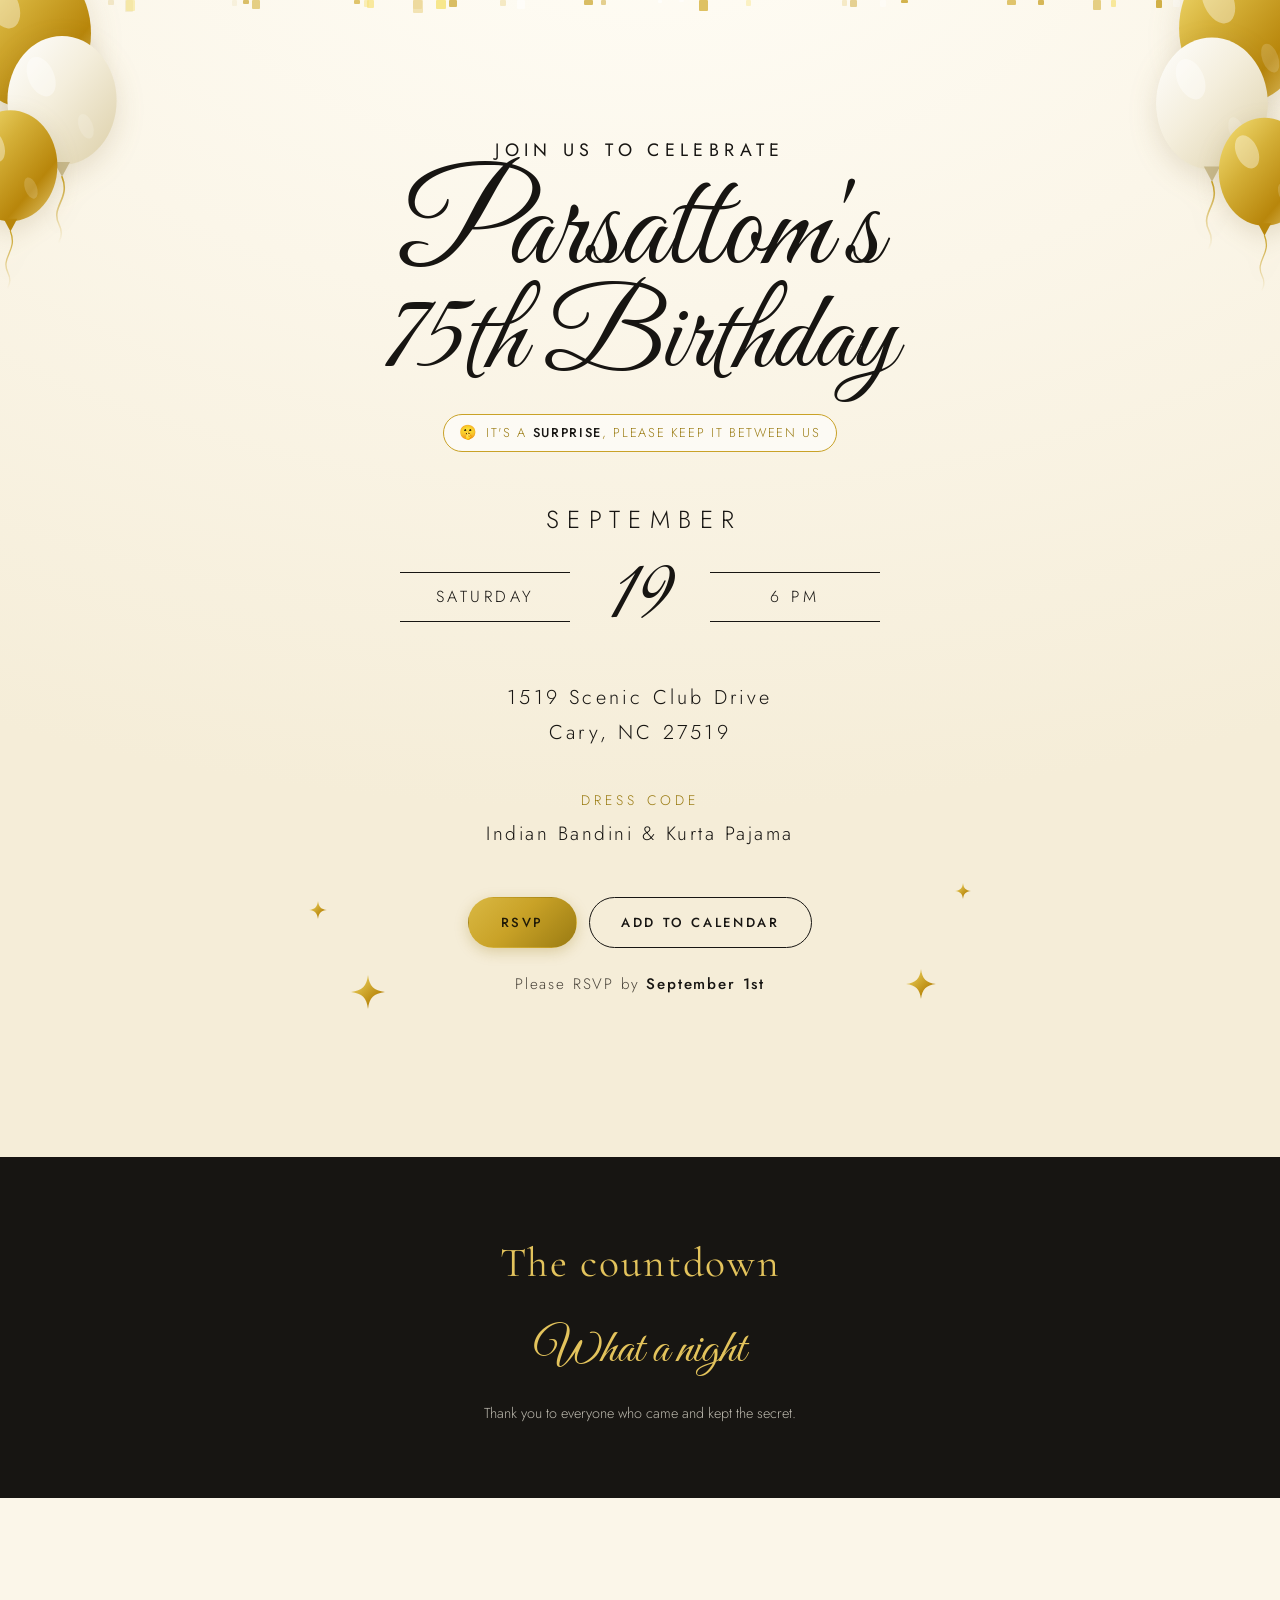
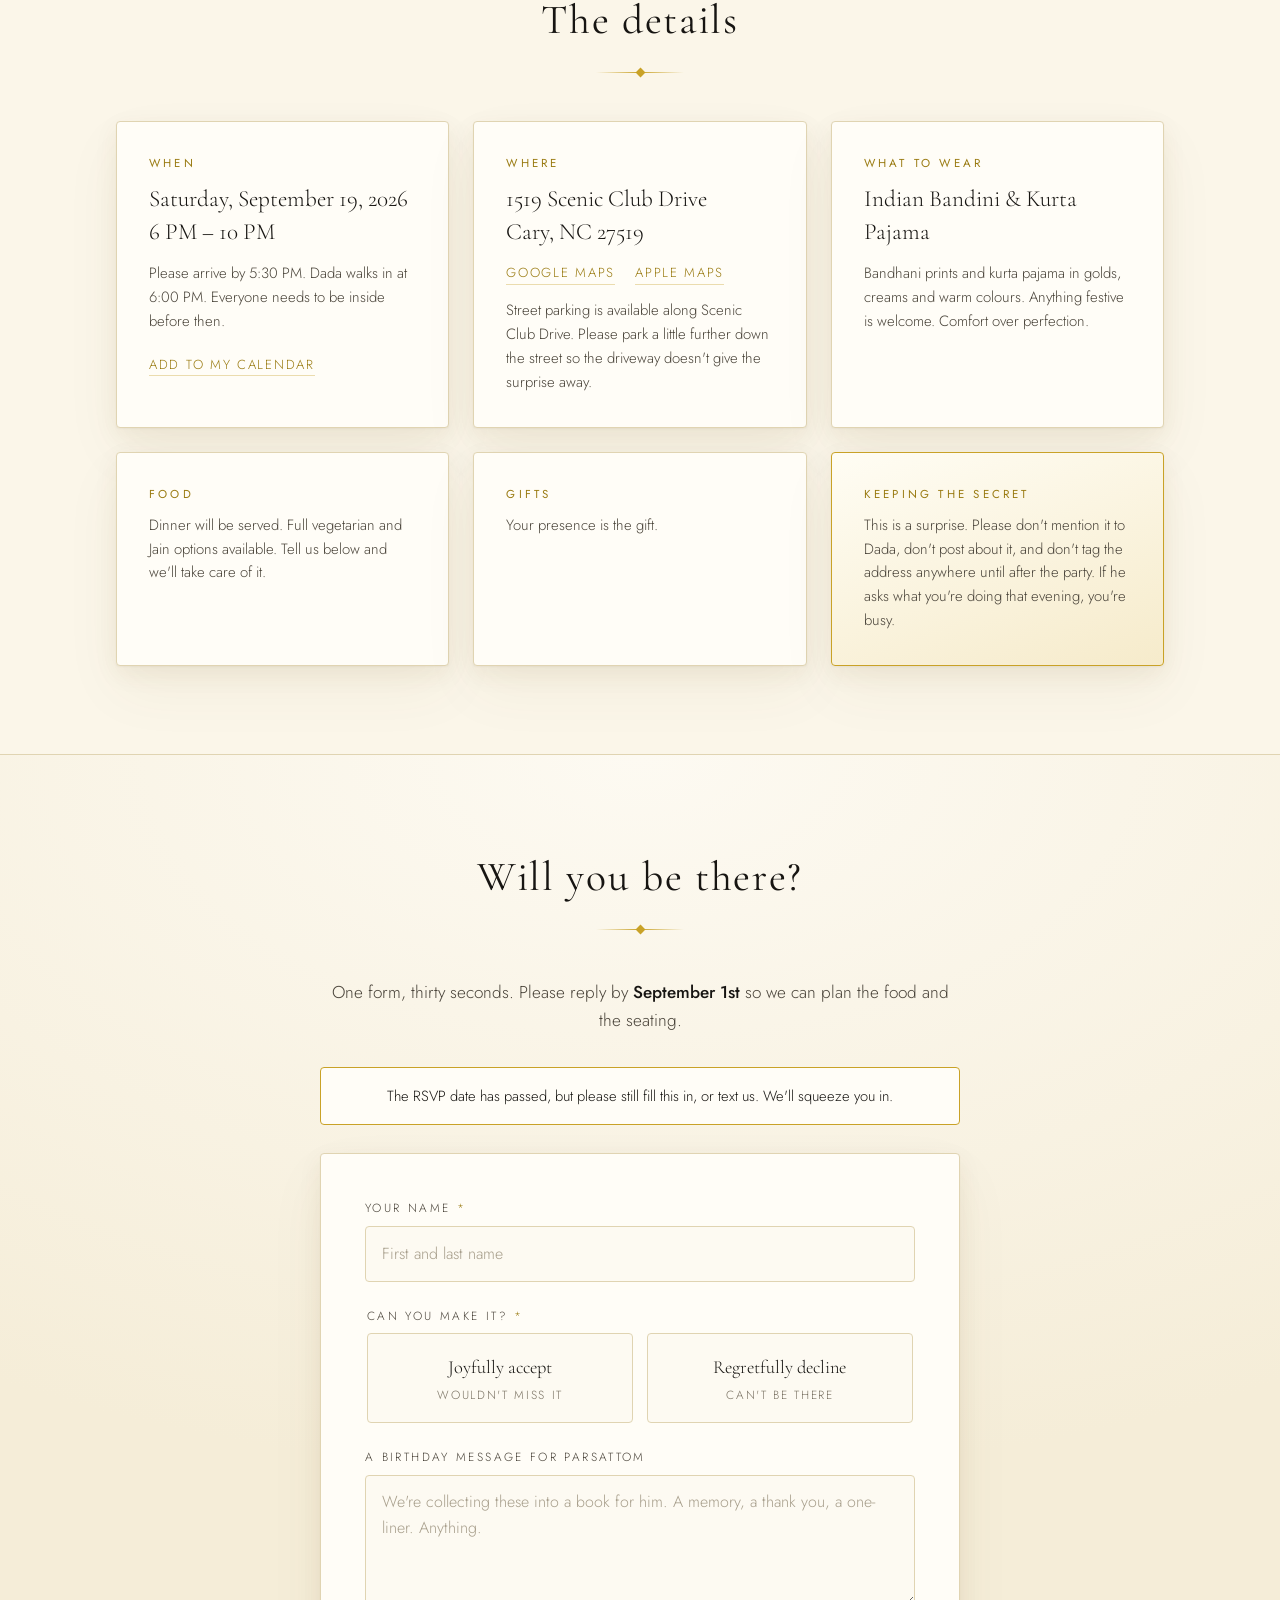
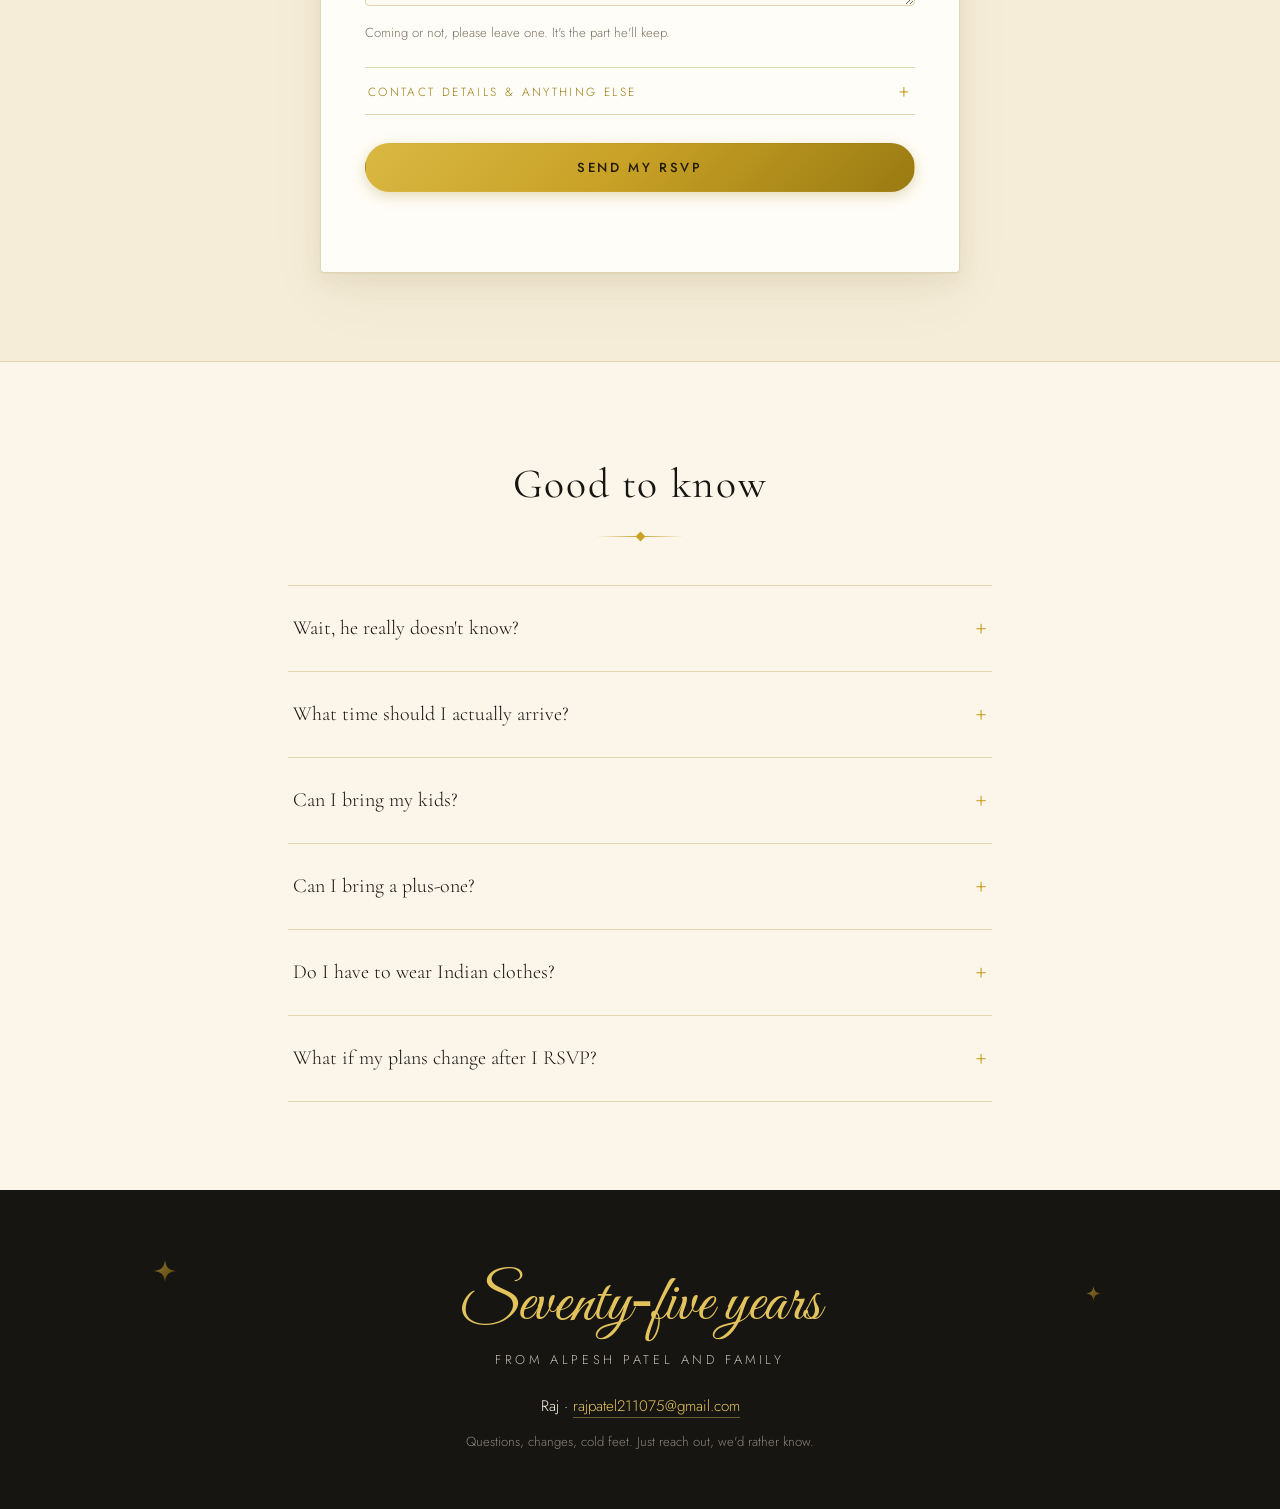
==== index.html @ 20b0d8f2 "Wire up RSVP backend, simplify headcount, tighten copy - Point rsvp mode at the deployed Apps Script" ====
<!DOCTYPE html>
<html lang="en">
<head>
<meta charset="utf-8">
<meta name="viewport" content="width=device-width, initial-scale=1, viewport-fit=cover">
<title>You're Invited</title>

<meta name="description" content="An evening in Cary. Please RSVP by September 1st.">
<meta name="robots" content="noindex, nofollow">
<meta name="theme-color" content="#FBF6E9">
<meta property="og:type" content="website">
<meta property="og:url" content="https://rajp-17.github.io/EVITE/">
<meta property="og:title" id="ogTitle" content="You're Invited: Saturday, September 19">
<meta property="og:description" id="ogDesc" content="An evening in Cary. Please RSVP by September 1st.">
<meta name="twitter:card" content="summary">

<link rel="icon" href="data:image/svg+xml,%3Csvg xmlns='http://www.w3.org/2000/svg' viewBox='0 0 100 100'%3E%3Ctext y='.9em' font-size='90'%3E%F0%9F%8E%89%3C/text%3E%3C/svg%3E">

<link rel="stylesheet" href="assets/css/fonts.css">

<link rel="stylesheet" href="assets/css/styles.css">
</head>

<body>

<!-- ===== shared SVG defs: balloons, stars, confetti ===================== -->
<svg class="svg-defs" aria-hidden="true" focusable="false">
  <defs>
    <linearGradient id="gGold" x1="0" y1="0" x2="1" y2="1">
      <stop offset="0%"  stop-color="#F6E27A"/>
      <stop offset="38%" stop-color="#D4AF37"/>
      <stop offset="72%" stop-color="#B8860B"/>
      <stop offset="100%" stop-color="#E8CE7B"/>
    </linearGradient>
    <linearGradient id="gPearl" x1="0" y1="0" x2="1" y2="1">
      <stop offset="0%"  stop-color="#FFFFFF"/>
      <stop offset="45%" stop-color="#F4EEDC"/>
      <stop offset="100%" stop-color="#DCCFA8"/>
    </linearGradient>
    <linearGradient id="gString" x1="0" y1="0" x2="0" y2="1">
      <stop offset="0%" stop-color="#C9A227"/>
      <stop offset="100%" stop-color="#C9A227" stop-opacity="0"/>
    </linearGradient>

    <symbol id="balloon" viewBox="0 0 130 210">
      <ellipse cx="62" cy="66" rx="55" ry="65" fill="var(--balloon-fill, url(#gGold))"/>
      <ellipse cx="41" cy="42" rx="13" ry="21" fill="#fff" opacity=".38"
               transform="rotate(-24 41 42)"/>
      <ellipse cx="86" cy="92" rx="7" ry="13" fill="#fff" opacity=".16"
               transform="rotate(-20 86 92)"/>
      <path d="M54 128 h16 l-8 15 z" fill="var(--balloon-knot, #B8860B)"/>
      <path d="M62 143 c9 22 -12 30 -3 48 c7 14 -4 19 1 19"
            fill="none" stroke="url(#gString)" stroke-width="1.6" stroke-linecap="round"/>
    </symbol>

    <symbol id="star4" viewBox="0 0 100 100">
      <path d="M50 0 C54 33 67 46 100 50 C67 54 54 67 50 100 C46 67 33 54 0 50 C33 46 46 33 50 0 Z"
            fill="url(#gGold)"/>
    </symbol>
  </defs>
</svg>

<a class="skip-link" href="#rsvp">Skip to the RSVP form</a>

<!-- ===== setup warning (only while rsvp.mode is "demo") ================= -->
<div class="setup-banner" id="setupBanner" hidden role="status">
  <strong>Not live yet.</strong>
  <span>RSVPs are only being saved to this browser. Open
  <code>assets/js/config.js</code> and set up a backend before you send this
  link out. See <code>README.md</code>.</span>
</div>


<!-- ================================================================== -->
<!-- HERO / THE INVITATION                                              -->
<!-- ================================================================== -->
<header class="hero">
  <div class="confetti" aria-hidden="true"></div>

  <div class="balloons balloons--left" aria-hidden="true">
    <svg class="b b1"><use href="#balloon"/></svg>
    <svg class="b b2 pearl"><use href="#balloon"/></svg>
    <svg class="b b3"><use href="#balloon"/></svg>
  </div>
  <div class="balloons balloons--right" aria-hidden="true">
    <svg class="b b4"><use href="#balloon"/></svg>
    <svg class="b b5 pearl"><use href="#balloon"/></svg>
    <svg class="b b6"><use href="#balloon"/></svg>
  </div>

  <div class="invite">

    <p class="eyebrow" id="heroEyebrow">Join us to celebrate</p>

    <h1 class="honoree">
      <span class="script" id="heroName">Parsattom's</span>
      <span class="script" id="heroOccasion">75th Birthday</span>
    </h1>

    <p class="surprise-tag" id="surpriseTag" hidden>
      <span class="shh" aria-hidden="true">🤫</span>
      <span>It's a <strong>surprise</strong>, please keep it between us</span>
    </p>

    <div class="datebar">
      <div class="datebar__month" id="heroMonth">September</div>
      <div class="datebar__row">
        <div class="datebar__side"><span id="heroWeekday">Saturday</span></div>
        <div class="datebar__day script" id="heroDay">19</div>
        <div class="datebar__side"><span id="heroTime">6 PM</span></div>
      </div>
    </div>

    <address class="venue">
      <span id="heroVenue" hidden></span>
      <span id="heroAddr1">1519 Scenic Club Drive</span>
      <span id="heroAddr2">Cary, NC 27519</span>
    </address>

    <p class="dresscode">
      <span class="dresscode__label">Dress Code</span>
      <span id="heroDress">Indian Bandini &amp; Kurta Pajama</span>
    </p>

    <div class="hero-cta">
      <a class="btn btn--primary" href="#rsvp">RSVP</a>
      <button class="btn btn--ghost" type="button" id="btnCalendarTop">Add to calendar</button>
    </div>

    <p class="rsvp-by">Please RSVP by <strong id="heroDeadline">September 1st</strong></p>

    <div class="stars" aria-hidden="true">
      <svg class="s s1"><use href="#star4"/></svg>
      <svg class="s s2"><use href="#star4"/></svg>
      <svg class="s s3"><use href="#star4"/></svg>
      <svg class="s s4"><use href="#star4"/></svg>
    </div>
  </div>

  <noscript>
    <div class="noscript">
      <p><strong>Please turn on JavaScript</strong> to RSVP here, or just reply
      to the message you got this link in and we'll add you to the list.</p>
    </div>
  </noscript>
</header>


<!-- ================================================================== -->
<!-- COUNTDOWN                                                          -->
<!-- ================================================================== -->
<section class="countdown-wrap" aria-labelledby="cdTitle">
  <h2 class="section-title" id="cdTitle">The countdown</h2>
  <div class="countdown" id="countdown" role="timer" aria-live="off">
    <div class="cd"><span class="cd__n" id="cdD">—</span><span class="cd__l">days</span></div>
    <div class="cd"><span class="cd__n" id="cdH">—</span><span class="cd__l">hours</span></div>
    <div class="cd"><span class="cd__n" id="cdM">—</span><span class="cd__l">minutes</span></div>
    <div class="cd"><span class="cd__n" id="cdS">—</span><span class="cd__l">seconds</span></div>
  </div>
  <p class="countdown__note" id="countdownNote"></p>
</section>


<!-- ================================================================== -->
<!-- DETAILS                                                            -->
<!-- ================================================================== -->
<section class="details" aria-labelledby="detailsTitle">
  <h2 class="section-title" id="detailsTitle">The details</h2>
  <div class="rule" aria-hidden="true"></div>

  <div class="cards">

    <article class="card">
      <h3 class="card__h">When</h3>
      <p class="card__lead" id="detWhen">—</p>
      <p class="card__sub" id="detArrival" hidden></p>
      <button class="linkbtn" type="button" id="btnCalendar">Add to my calendar</button>
    </article>

    <article class="card">
      <h3 class="card__h">Where</h3>
      <p class="card__lead" id="detWhere">—</p>
      <div class="card__actions">
        <a class="linkbtn" id="linkGoogleMaps" href="#" target="_blank" rel="noopener">Google&nbsp;Maps</a>
        <a class="linkbtn" id="linkAppleMaps" href="#" target="_blank" rel="noopener">Apple&nbsp;Maps</a>
      </div>
      <p class="card__sub" id="detParking" hidden></p>
    </article>

    <article class="card">
      <h3 class="card__h">What to wear</h3>
      <p class="card__lead" id="detDress">—</p>
      <p class="card__sub" id="detDressNote" hidden></p>
    </article>

    <article class="card" id="cardFood" hidden>
      <h3 class="card__h">Food</h3>
      <p class="card__sub" id="detFood"></p>
    </article>

    <article class="card" id="cardGifts" hidden>
      <h3 class="card__h">Gifts</h3>
      <p class="card__sub" id="detGifts"></p>
    </article>

    <article class="card card--accent" id="cardSecret" hidden>
      <h3 class="card__h">Keeping the secret</h3>
      <p class="card__sub" id="detSecret"></p>
    </article>

  </div>
</section>


<!-- ================================================================== -->
<!-- RSVP                                                               -->
<!-- ================================================================== -->
<section class="rsvp" id="rsvp" aria-labelledby="rsvpTitle">
  <div class="rsvp__inner">
    <h2 class="section-title" id="rsvpTitle">Will you be there?</h2>
    <div class="rule" aria-hidden="true"></div>
    <p class="rsvp__blurb" id="rsvpBlurb">
      One form, thirty seconds. Please reply by
      <strong id="rsvpDeadlineInline">September 1st</strong> so we can plan the
      food and the seating.
    </p>

    <div class="deadline-passed" id="deadlinePassed" hidden>
      The RSVP date has passed, but please still fill this in, or text us. We'll
      squeeze you in.
    </div>

    <form class="form" id="rsvpForm" novalidate>

      <!-- honeypot: hidden from people, catnip for bots -->
      <div class="hp" aria-hidden="true">
        <label for="website">Leave this empty</label>
        <input type="text" id="website" name="website" tabindex="-1" autocomplete="off">
      </div>

      <div class="field">
        <label for="name">Your name <span class="req">*</span></label>
        <input type="text" id="name" name="name" autocomplete="name" required
               placeholder="First and last name">
        <p class="err" id="err-name" hidden></p>
      </div>

      <fieldset class="field field--choice">
        <legend>Can you make it? <span class="req">*</span></legend>
        <div class="choices">
          <label class="choice choice--yes">
            <input type="radio" name="attending" value="yes" required>
            <span class="choice__box">
              <span class="choice__t">Joyfully accept</span>
              <span class="choice__s">Wouldn't miss it</span>
            </span>
          </label>
          <label class="choice choice--no">
            <input type="radio" name="attending" value="no" required>
            <span class="choice__box">
              <span class="choice__t">Regretfully decline</span>
              <span class="choice__s">Can't be there</span>
            </span>
          </label>
        </div>
        <p class="err" id="err-attending" hidden></p>
      </fieldset>

      <!-- ---- only shown when attending = yes ---- -->
      <div class="ifyes" id="ifYes" hidden>

        <div class="field field--count">
          <label for="guests">How many people are coming from your household?</label>
          <input type="number" id="guests" name="guests" min="1" max="30" step="1" value="1" inputmode="numeric">
          <p class="err" id="err-guests" hidden></p>
        </div>

        <div class="field">
          <label for="guestNames">Who's coming with you?</label>
          <input type="text" id="guestNames" name="guestNames"
                 placeholder="Names of your guests, helps us with place cards">
        </div>

        <fieldset class="field">
          <legend>Anything we should know about food?</legend>
          <div class="checks">
            <label class="check"><input type="checkbox" name="dietary" value="Vegetarian"><span>Vegetarian</span></label>
            <label class="check"><input type="checkbox" name="dietary" value="Jain"><span>Jain</span></label>
            <label class="check"><input type="checkbox" name="dietary" value="Vegan"><span>Vegan</span></label>
            <label class="check"><input type="checkbox" name="dietary" value="No onion / garlic"><span>No onion&nbsp;/&nbsp;garlic</span></label>
            <label class="check"><input type="checkbox" name="dietary" value="Gluten-free"><span>Gluten-free</span></label>
            <label class="check"><input type="checkbox" name="dietary" value="Nut allergy"><span>Nut allergy</span></label>
          </div>
          <input type="text" id="dietaryNotes" name="dietaryNotes"
                 placeholder="Allergies or anything else. We'll take care of it">
        </fieldset>
      </div>

      <div class="field">
        <label for="message" id="messageLabel">A birthday message for Parsattom</label>
        <textarea id="message" name="message" rows="4"
                  placeholder="We're collecting these into a book for him. A memory, a thank you, a one-liner. Anything."></textarea>
        <p class="hint">Coming or not, please leave one. It's the part he'll keep.</p>
      </div>

      <details class="more">
        <summary>Contact details &amp; anything else</summary>
        <div class="more__inner">
          <div class="field-row">
            <div class="field">
              <label for="email">Email</label>
              <input type="email" id="email" name="email" autocomplete="email"
                     placeholder="So we can send reminders">
              <p class="err" id="err-email" hidden></p>
            </div>
            <div class="field">
              <label for="phone">Mobile</label>
              <input type="tel" id="phone" name="phone" autocomplete="tel"
                     placeholder="For day-of updates">
            </div>
          </div>
          <div class="field">
            <label for="notes">Notes for the hosts</label>
            <textarea id="notes" name="notes" rows="3"
                      placeholder="Arriving late, need a ride, bringing something, step-free access…"></textarea>
          </div>
        </div>
      </details>

      <button class="btn btn--primary btn--wide" type="submit" id="submitBtn">
        Send my RSVP
      </button>

      <p class="form__status" id="formStatus" role="status" aria-live="polite"></p>
    </form>

    <!-- ---- thank-you, swapped in after a successful submit ---- -->
    <div class="thanks" id="thanks" hidden tabindex="-1">
      <div class="thanks__mark" aria-hidden="true">
        <svg viewBox="0 0 52 52"><circle cx="26" cy="26" r="24"/><path d="M15 27l8 8 15-16"/></svg>
      </div>
      <h3 class="thanks__h" id="thanksH">Thank you!</h3>
      <p class="thanks__p" id="thanksP"></p>
      <div class="thanks__actions" id="thanksActions">
        <button class="btn btn--primary" type="button" id="btnCalendarThanks">Add to calendar</button>
        <button class="btn btn--ghost" type="button" id="btnShare">Share invite</button>
        <button class="linkbtn" type="button" id="btnEdit">Change my answer</button>
      </div>
      <p class="thanks__secret" id="thanksSecret" hidden></p>
    </div>
  </div>
</section>


<!-- ================================================================== -->
<!-- FAQ                                                                -->
<!-- ================================================================== -->
<section class="faq" aria-labelledby="faqTitle">
  <h2 class="section-title" id="faqTitle">Good to know</h2>
  <div class="rule" aria-hidden="true"></div>
  <div class="faq__list" id="faqList"></div>
</section>


<!-- ================================================================== -->
<!-- FOOTER                                                             -->
<!-- ================================================================== -->
<footer class="footer">
  <div class="stars stars--footer" aria-hidden="true">
    <svg class="s s5"><use href="#star4"/></svg>
    <svg class="s s6"><use href="#star4"/></svg>
  </div>
  <p class="footer__script script">Seventy&#8209;five years</p>
  <p class="footer__host" id="footHost"></p>
  <p class="footer__contact" id="footContact"></p>
  <p class="footer__fine">
    Questions, changes, cold feet. Just reach out, we'd rather know.
  </p>
</footer>

<script src="assets/js/config.js"></script>
<script src="assets/js/app.js"></script>
</body>
</html>
---- assets/css/fonts.css ----
/* Self-hosted fonts: no external requests, no CDN dependency.
   Latin + Latin-Extended subsets only.
   Jost and Cormorant Garamond are variable fonts: one file each covers
   the whole 300–600 weight range, hence the range in font-weight.

   Great Vibes, Jost and Cormorant Garamond are licensed under the SIL
   Open Font License 1.1. See assets/fonts/OFL.txt.

   Generated by tools/build-fonts.js. Regenerate rather than hand-edit. */

@font-face{font-family:'Great Vibes';font-style:normal;font-weight:400;font-display:swap;src:url('../fonts/great-vibes-latin.woff2') format('woff2');unicode-range:U+0000-00FF, U+0131, U+0152-0153, U+02BB-02BC, U+02C6, U+02DA, U+02DC, U+0304, U+0308, U+0329, U+2000-206F, U+20AC, U+2122, U+2191, U+2193, U+2212, U+2215, U+FEFF, U+FFFD;}
@font-face{font-family:'Great Vibes';font-style:normal;font-weight:400;font-display:swap;src:url('../fonts/great-vibes-latin-ext.woff2') format('woff2');unicode-range:U+0100-02BA, U+02BD-02C5, U+02C7-02CC, U+02CE-02D7, U+02DD-02FF, U+0304, U+0308, U+0329, U+1D00-1DBF, U+1E00-1E9F, U+1EF2-1EFF, U+2020, U+20A0-20AB, U+20AD-20C0, U+2113, U+2C60-2C7F, U+A720-A7FF;}

@font-face{font-family:'Jost';font-style:normal;font-weight:300 600;font-display:swap;src:url('../fonts/jost-latin.woff2') format('woff2');unicode-range:U+0000-00FF, U+0131, U+0152-0153, U+02BB-02BC, U+02C6, U+02DA, U+02DC, U+0304, U+0308, U+0329, U+2000-206F, U+20AC, U+2122, U+2191, U+2193, U+2212, U+2215, U+FEFF, U+FFFD;}
@font-face{font-family:'Jost';font-style:normal;font-weight:300 600;font-display:swap;src:url('../fonts/jost-latin-ext.woff2') format('woff2');unicode-range:U+0100-02BA, U+02BD-02C5, U+02C7-02CC, U+02CE-02D7, U+02DD-02FF, U+0304, U+0308, U+0329, U+1D00-1DBF, U+1E00-1E9F, U+1EF2-1EFF, U+2020, U+20A0-20AB, U+20AD-20C0, U+2113, U+2C60-2C7F, U+A720-A7FF;}

@font-face{font-family:'Cormorant Garamond';font-style:normal;font-weight:300 600;font-display:swap;src:url('../fonts/cormorant-garamond-latin.woff2') format('woff2');unicode-range:U+0000-00FF, U+0131, U+0152-0153, U+02BB-02BC, U+02C6, U+02DA, U+02DC, U+0304, U+0308, U+0329, U+2000-206F, U+20AC, U+2122, U+2191, U+2193, U+2212, U+2215, U+FEFF, U+FFFD;}
@font-face{font-family:'Cormorant Garamond';font-style:normal;font-weight:300 600;font-display:swap;src:url('../fonts/cormorant-garamond-latin-ext.woff2') format('woff2');unicode-range:U+0100-02BA, U+02BD-02C5, U+02C7-02CC, U+02CE-02D7, U+02DD-02FF, U+0304, U+0308, U+0329, U+1D00-1DBF, U+1E00-1E9F, U+1EF2-1EFF, U+2020, U+20A0-20AB, U+20AD-20C0, U+2113, U+2C60-2C7F, U+A720-A7FF;}
---- assets/css/styles.css ----
/* =============================================================================
   Parsattom's 75th: invitation + RSVP
   Palette and type deliberately mirror the printed invitation:
   cream ground, gold foil, black ink, script display face.
   ========================================================================== */

/* ----------------------------------------------------------- tokens ----- */
:root {
  color-scheme: light;

  --cream:        #FBF6E9;
  --cream-deep:   #F5EDD8;
  --cream-soft:   #FDFAF2;
  --paper:        #FFFDF7;

  --gold:         #C9A227;
  --gold-bright:  #E3C35C;
  --gold-deep:    #9A7B12;
  --gold-pale:    #EBDCAE;

  --ink:          #171512;
  --ink-soft:     #4A443A;
  --ink-faint:    #7A7263;

  --line:         #E0D4B2;
  --shadow:       0 1px 2px rgba(94,74,20,.05),
                  0 8px 24px rgba(94,74,20,.07),
                  0 24px 60px rgba(94,74,20,.05);
  --shadow-lift:  0 2px 4px rgba(94,74,20,.07),
                  0 14px 34px rgba(94,74,20,.11),
                  0 34px 80px rgba(94,74,20,.07);

  --font-script:  'Great Vibes', 'Snell Roundhand', 'Apple Chancery', cursive;
  --font-sans:    'Jost', -apple-system, BlinkMacSystemFont, 'Segoe UI', Roboto, sans-serif;
  --font-serif:   'Cormorant Garamond', Georgia, 'Times New Roman', serif;

  --measure: 68rem;
  --radius: 4px;
}

/* ------------------------------------------------------------ reset ----- */
*, *::before, *::after { box-sizing: border-box; }

html { -webkit-text-size-adjust: 100%; scroll-behavior: smooth; }

body {
  margin: 0;
  background: var(--cream);
  color: var(--ink);
  font-family: var(--font-sans);
  font-weight: 300;
  font-size: clamp(1rem, .96rem + .2vw, 1.075rem);
  line-height: 1.65;
  -webkit-font-smoothing: antialiased;
  overflow-x: hidden;
}

img, svg { max-width: 100%; }
h1, h2, h3 { margin: 0; font-weight: 400; }
p { margin: 0 0 1em; }
p:last-child { margin-bottom: 0; }

.svg-defs { position: absolute; width: 0; height: 0; overflow: hidden; }

.skip-link {
  position: absolute; left: -9999px; top: 0; z-index: 100;
  background: var(--ink); color: var(--cream);
  padding: .75rem 1.25rem; font-size: .9rem; letter-spacing: .08em;
}
.skip-link:focus { left: 0; }

:where(a, button, input, textarea, summary, [tabindex]):focus-visible {
  outline: 2px solid var(--gold-deep);
  outline-offset: 3px;
  border-radius: 2px;
}

.script { font-family: var(--font-script); font-weight: 400; }

.sr-only {
  position: absolute; width: 1px; height: 1px;
  padding: 0; margin: -1px; overflow: hidden;
  clip: rect(0 0 0 0); clip-path: inset(50%); white-space: nowrap;
}

/* --------------------------------------------------- setup banner ------ */
.setup-banner {
  background: #2C2419;
  color: #F6E9C6;
  padding: .85rem 1.25rem;
  font-size: .875rem;
  line-height: 1.5;
  text-align: center;
  border-bottom: 2px solid var(--gold);
}
.setup-banner strong { color: var(--gold-bright); }
.setup-banner code {
  font-size: .85em;
  background: rgba(255,255,255,.09);
  padding: .1em .4em;
  border-radius: 3px;
}

/* ============================================================== HERO ==== */
.hero {
  position: relative;
  overflow: hidden;
  padding: clamp(2rem, 5vw, 4rem) 1.25rem clamp(3rem, 7vw, 5.5rem);
  background:
    radial-gradient(120% 80% at 50% -10%, #FFFDF6 0%, var(--cream) 46%, var(--cream-deep) 100%);
  isolation: isolate;
}

/* --- balloons ----------------------------------------------------------- */
/* The wrapper needs real dimensions: the balloons inside are absolutely
   positioned, so an auto-sized wrapper would collapse to 0×0, and the
   `svg { max-width: 100% }` in the reset would then squash them to nothing. */
.balloons {
  position: absolute;
  top: -3%;
  width: clamp(160px, 27vw, 360px);
  height: clamp(240px, 34vw, 460px);
  z-index: 0;
  pointer-events: none;
}
.balloons--left  { left: -4%; }
.balloons--right { right: -4%; }

.b {
  position: absolute;
  width: clamp(70px, 12vw, 150px);
  max-width: none;
  aspect-ratio: 130 / 210;
  animation: float 7s ease-in-out infinite;
  filter: drop-shadow(0 10px 16px rgba(120, 96, 30, .16));
}
.b.pearl { --balloon-fill: url(#gPearl); --balloon-knot: #C8B98C; }

.b1 { top: -2%;  left: 2%;   animation-delay: -.4s; }
.b2 { top: 12%;  left: 12%;  animation-delay: -2.1s; transform: scale(.86); }
.b3 { top: 26%;  left: -3%;  animation-delay: -3.6s; transform: scale(.74); }
.b4 { top: -3%;  right: 3%;  animation-delay: -1.2s; }
.b5 { top: 13%;  right: 12%; animation-delay: -2.9s; transform: scale(.88); }
.b6 { top: 27%;  right: -3%; animation-delay: -4.4s; transform: scale(.72); }

@keyframes float {
  0%, 100% { translate: 0 0;      rotate: -1.5deg; }
  50%      { translate: 0 -16px;  rotate: 1.5deg; }
}

/* --- confetti ----------------------------------------------------------- */
.confetti { position: absolute; inset: 0; z-index: 0; pointer-events: none; }
.confetti span {
  position: absolute;
  display: block;
  border-radius: 1px;
  opacity: .85;
  animation: fall linear infinite;
}
@keyframes fall {
  0%   { transform: translateY(-14vh) rotate(0deg);    opacity: 0; }
  12%  { opacity: .9; }
  85%  { opacity: .7; }
  100% { transform: translateY(112vh) rotate(680deg);  opacity: 0; }
}

/* --- stars -------------------------------------------------------------- */
.stars { position: absolute; inset: 0; pointer-events: none; }
.s { position: absolute; width: 26px; height: 26px; animation: twinkle 3.4s ease-in-out infinite; }
.s1 { bottom: 6%;  left: 9%;  width: 34px; height: 34px; animation-delay: -.2s; }
.s2 { bottom: 15%; left: 3%;  width: 18px; height: 18px; animation-delay: -1.4s; }
.s3 { bottom: 7%;  right: 8%; width: 30px; height: 30px; animation-delay: -2.2s; }
.s4 { bottom: 17%; right: 3%; width: 16px; height: 16px; animation-delay: -.9s; }

@keyframes twinkle {
  0%, 100% { opacity: .35; transform: scale(.86); }
  50%      { opacity: 1;   transform: scale(1.06); }
}

/* --- the invitation card ------------------------------------------------ */
.invite {
  position: relative;
  z-index: 2;
  max-width: 44rem;
  margin: 0 auto;
  text-align: center;
  padding: clamp(2.5rem, 6vw, 4.5rem) clamp(1.25rem, 4vw, 3.5rem);
}

.eyebrow {
  font-size: clamp(.8rem, .72rem + .5vw, 1.15rem);
  letter-spacing: .3em;
  text-transform: uppercase;
  font-weight: 400;
  color: var(--ink);
  margin-bottom: .35em;
}

.honoree { display: grid; gap: 0; margin: 0 0 .35em; }
.honoree .script {
  display: block;
  line-height: .96;
  color: var(--ink);
}
#heroName     { font-size: clamp(3.4rem, 1.4rem + 12vw, 8rem); }
#heroOccasion { font-size: clamp(2.9rem, 1.1rem + 10.5vw, 7rem); margin-top: -.06em; }

.surprise-tag {
  display: inline-flex;
  align-items: baseline;
  justify-content: center;
  gap: .55em;
  max-width: 100%;
  text-wrap: balance;
  margin: .5em 0 0;
  padding: .5em 1.15em;
  border: 1px solid var(--gold);
  border-radius: 999px;
  background: rgba(255,255,255,.6);
  font-size: .8rem;
  letter-spacing: .13em;
  text-transform: uppercase;
  color: var(--gold-deep);
}
.surprise-tag strong { color: var(--ink); font-weight: 500; }
.shh { font-size: 1.1em; }

/* --- date bar (mirrors the printed rules) ------------------------------- */
.datebar { margin: clamp(2rem, 4vw, 3rem) auto 0; max-width: 30rem; }
.datebar__month {
  font-size: clamp(1.05rem, .9rem + .8vw, 1.6rem);
  letter-spacing: .34em;
  text-transform: uppercase;
  margin-bottom: .5em;
  padding-left: .34em;
}
.datebar__row {
  display: grid;
  grid-template-columns: 1fr auto 1fr;
  align-items: center;
  gap: clamp(.75rem, 3vw, 1.75rem);
}
.datebar__side {
  border-top: 1px solid var(--ink);
  border-bottom: 1px solid var(--ink);
  padding: .7em .2em;
  font-size: clamp(.72rem, .6rem + .5vw, 1rem);
  letter-spacing: .22em;
  text-transform: uppercase;
  white-space: nowrap;
}
.datebar__day {
  font-size: clamp(3.2rem, 1.5rem + 8vw, 5.5rem);
  line-height: 1;
  padding: 0 .12em;
}

.venue {
  font-style: normal;
  margin: clamp(1.75rem, 4vw, 2.5rem) 0 0;
  display: grid;
  gap: .1em;
  font-size: clamp(.95rem, .85rem + .5vw, 1.3rem);
  letter-spacing: .16em;
}

.dresscode {
  margin: clamp(1.75rem, 4vw, 2.5rem) 0 0;
  font-size: clamp(.95rem, .85rem + .45vw, 1.2rem);
  letter-spacing: .13em;
  line-height: 1.7;
}
.dresscode__label {
  display: block;
  font-size: .72em;
  letter-spacing: .3em;
  text-transform: uppercase;
  color: var(--gold-deep);
  margin-bottom: .3em;
}

.hero-cta {
  margin: clamp(2.25rem, 5vw, 3rem) 0 0;
  display: flex;
  flex-wrap: wrap;
  gap: .75rem;
  justify-content: center;
}

.rsvp-by {
  margin: 1.5rem 0 0;
  font-size: .95rem;
  letter-spacing: .12em;
  color: var(--ink-soft);
}
.rsvp-by strong { font-weight: 500; color: var(--ink); }

.noscript {
  position: relative; z-index: 2;
  max-width: 34rem; margin: 2rem auto 0;
  border: 1px solid var(--gold);
  background: var(--paper);
  padding: 1.25rem 1.5rem;
  text-align: center;
  font-size: .95rem;
}

/* =========================================================== buttons ==== */
.btn {
  display: inline-block;
  font-family: var(--font-sans);
  font-size: .82rem;
  font-weight: 500;
  letter-spacing: .2em;
  text-transform: uppercase;
  text-decoration: none;
  padding: 1.05em 2.4em;
  border-radius: 999px;
  border: 1px solid transparent;
  cursor: pointer;
  transition: transform .18s ease, box-shadow .18s ease,
              background-color .18s ease, color .18s ease;
}
.btn--primary {
  background: linear-gradient(135deg, #D9B843 0%, var(--gold) 45%, var(--gold-deep) 100%);
  color: #211B08;
  box-shadow: 0 4px 14px rgba(154,123,18,.28);
}
.btn--primary:hover { transform: translateY(-2px); box-shadow: 0 8px 22px rgba(154,123,18,.36); }
.btn--ghost {
  background: transparent;
  color: var(--ink);
  border-color: var(--ink);
}
.btn--ghost:hover { background: var(--ink); color: var(--cream); transform: translateY(-2px); }
.btn--wide { width: 100%; padding-inline: 1rem; }
.btn:disabled { opacity: .55; cursor: not-allowed; transform: none; box-shadow: none; }

.linkbtn {
  display: inline-block;
  background: none;
  border: 0;
  padding: 0;
  font: inherit;
  font-size: .82rem;
  letter-spacing: .13em;
  text-transform: uppercase;
  color: var(--gold-deep);
  text-decoration: none;
  border-bottom: 1px solid var(--gold-pale);
  cursor: pointer;
  transition: border-color .18s ease, color .18s ease;
}
.linkbtn:hover { color: var(--ink); border-color: var(--ink); }

/* ========================================================== sections ==== */
.section-title {
  font-family: var(--font-serif);
  font-weight: 400;
  font-size: clamp(1.6rem, 1.1rem + 2.2vw, 2.6rem);
  letter-spacing: .04em;
  text-align: center;
}
.rule {
  width: 88px; height: 1px;
  margin: 1.1rem auto clamp(2rem, 4vw, 3rem);
  background: linear-gradient(90deg, transparent, var(--gold), transparent);
  position: relative;
}
.rule::after {
  content: "";
  position: absolute; top: -3px; left: 50%;
  width: 7px; height: 7px;
  margin-left: -3.5px;
  background: var(--gold);
  transform: rotate(45deg);
}

/* -------------------------------------------------------- countdown ---- */
.countdown-wrap {
  background: var(--ink);
  color: var(--cream);
  padding: clamp(2.75rem, 6vw, 4.5rem) 1.25rem;
  text-align: center;
}
.countdown-wrap .section-title { color: var(--gold-bright); margin-bottom: 1.75rem; }

.countdown {
  display: flex;
  flex-wrap: wrap;
  justify-content: center;
  gap: clamp(.75rem, 3vw, 2.25rem);
  max-width: 42rem;
  margin: 0 auto;
}
.cd {
  min-width: 4.75rem;
  padding: 1rem .5rem;
  border: 1px solid rgba(227,195,92,.28);
  border-radius: var(--radius);
  background: rgba(255,255,255,.03);
  flex: 1 1 4.75rem;
}
.cd__n {
  display: block;
  font-family: var(--font-serif);
  font-size: clamp(1.9rem, 1.2rem + 3vw, 3rem);
  line-height: 1;
  color: var(--gold-bright);
  font-variant-numeric: lining-nums tabular-nums;
  font-feature-settings: "lnum" 1, "tnum" 1;
}
.cd__l {
  display: block;
  margin-top: .5em;
  font-size: .66rem;
  letter-spacing: .26em;
  text-transform: uppercase;
  color: rgba(251,246,233,.6);
}
.countdown__note {
  margin: 1.75rem auto 0;
  max-width: 34rem;
  font-size: .9rem;
  color: rgba(251,246,233,.72);
}

/* ---------------------------------------------------------- details ---- */
.details, .faq {
  padding: clamp(3rem, 7vw, 5.5rem) 1.25rem;
  max-width: var(--measure);
  margin: 0 auto;
}
.details { background: var(--cream); }

.cards {
  display: grid;
  grid-template-columns: repeat(auto-fit, minmax(min(100%, 17rem), 1fr));
  gap: clamp(1rem, 2.5vw, 1.5rem);
}
.card {
  background: var(--paper);
  border: 1px solid var(--line);
  border-radius: var(--radius);
  padding: clamp(1.5rem, 3vw, 2rem);
  box-shadow: var(--shadow);
  transition: transform .2s ease, box-shadow .2s ease;
}
.card:hover { transform: translateY(-3px); box-shadow: var(--shadow-lift); }
.card--accent {
  background: linear-gradient(160deg, #FFFDF4, #F6EBCB);
  border-color: var(--gold);
}
.card__h {
  font-size: .72rem;
  letter-spacing: .28em;
  text-transform: uppercase;
  color: var(--gold-deep);
  margin-bottom: .9em;
}
.card__lead {
  font-family: var(--font-serif);
  font-size: clamp(1.15rem, 1rem + .6vw, 1.45rem);
  line-height: 1.4;
  margin-bottom: .6em;
  white-space: pre-line;
}
.card__sub { font-size: .93rem; color: var(--ink-soft); line-height: 1.6; }
.card__actions { display: flex; flex-wrap: wrap; gap: 1.25rem; margin-top: .35rem; }
.card__sub + .card__actions, .card__actions + .card__sub { margin-top: .9rem; }

/* ============================================================== RSVP ==== */
.rsvp {
  background:
    radial-gradient(100% 60% at 50% 0%, var(--cream-soft), var(--cream-deep));
  padding: clamp(3rem, 7vw, 5.5rem) 1.25rem;
  border-top: 1px solid var(--line);
  border-bottom: 1px solid var(--line);
}
.rsvp__inner { max-width: 40rem; margin: 0 auto; }
.rsvp__blurb { text-align: center; color: var(--ink-soft); margin-bottom: 2rem; }
.rsvp__blurb strong { color: var(--ink); font-weight: 500; }

.deadline-passed {
  border: 1px solid var(--gold);
  background: var(--paper);
  border-radius: var(--radius);
  padding: 1rem 1.25rem;
  margin-bottom: 1.75rem;
  font-size: .92rem;
  text-align: center;
}

/* ------------------------------------------------------------ form ----- */
.form {
  background: var(--paper);
  border: 1px solid var(--line);
  border-radius: var(--radius);
  padding: clamp(1.5rem, 4vw, 2.75rem);
  box-shadow: var(--shadow);
}

.hp { position: absolute; left: -9999px; width: 1px; height: 1px; overflow: hidden; }

.field { margin-bottom: 1.5rem; border: 0; padding: 0; min-width: 0; }
.field > label, .field > legend {
  display: block;
  font-size: .74rem;
  letter-spacing: .2em;
  text-transform: uppercase;
  color: var(--ink-soft);
  margin-bottom: .7em;
  padding: 0;
}
.req { color: var(--gold-deep); }

/* Headcount: a short box, not a full-width one. */
.field--count input { max-width: 8rem; }

input[type="text"], input[type="email"], input[type="tel"],
input[type="number"], textarea {
  width: 100%;
  font: inherit;
  font-size: 1rem;
  color: var(--ink);
  background: var(--cream-soft);
  border: 1px solid var(--line);
  border-radius: var(--radius);
  padding: .85em 1em;
  transition: border-color .16s ease, box-shadow .16s ease, background-color .16s ease;
}
input::placeholder, textarea::placeholder { color: #A79E8B; }
input:focus, textarea:focus {
  border-color: var(--gold);
  background: #fff;
  box-shadow: 0 0 0 3px rgba(201,162,39,.14);
  outline: none;
}
textarea { resize: vertical; min-height: 5.5em; line-height: 1.6; }

.field-row {
  display: grid;
  grid-template-columns: repeat(auto-fit, minmax(min(100%, 8rem), 1fr));
  gap: 1rem;
}
.field-row .field { margin-bottom: 1.5rem; }


.hint { font-size: .82rem; color: var(--ink-faint); margin: .55em 0 0; }
.err  { font-size: .82rem; color: #A3341F; margin: .5em 0 0; }
input[aria-invalid="true"] { border-color: #C2593F; }

/* --- yes / no choice ---------------------------------------------------- */
.choices { display: grid; grid-template-columns: repeat(auto-fit, minmax(min(100%, 11rem), 1fr)); gap: .85rem; }
.choice { position: relative; display: block; cursor: pointer; }
.choice input { position: absolute; opacity: 0; width: 0; height: 0; }
.choice__box {
  display: block;
  border: 1px solid var(--line);
  border-radius: var(--radius);
  background: var(--cream-soft);
  padding: 1.1rem 1.15rem;
  text-align: center;
  transition: border-color .16s ease, background-color .16s ease,
              box-shadow .16s ease, transform .16s ease;
}
.choice:hover .choice__box { border-color: var(--gold); transform: translateY(-2px); }
.choice__t {
  display: block;
  font-family: var(--font-serif);
  font-size: 1.15rem;
  color: var(--ink);
}
.choice__s {
  display: block; margin-top: .2em;
  font-size: .74rem; letter-spacing: .14em; text-transform: uppercase;
  color: var(--ink-faint);
}
.choice input:checked + .choice__box {
  border-color: var(--gold);
  background: linear-gradient(160deg, #FFFBEC, #F4E6BD);
  box-shadow: 0 0 0 2px rgba(201,162,39,.3), var(--shadow);
}
.choice input:focus-visible + .choice__box { outline: 2px solid var(--gold-deep); outline-offset: 3px; }

/* --- checkboxes --------------------------------------------------------- */
.checks {
  display: flex; flex-wrap: wrap; gap: .55rem;
  margin-bottom: .9rem;
}
.check { position: relative; cursor: pointer; }
.check input { position: absolute; opacity: 0; width: 0; height: 0; }
.check span {
  display: inline-block;
  border: 1px solid var(--line);
  border-radius: 999px;
  background: var(--cream-soft);
  padding: .5em 1.05em;
  font-size: .86rem;
  transition: all .16s ease;
}
.check:hover span { border-color: var(--gold); }
.check input:checked + span {
  background: var(--ink);
  border-color: var(--ink);
  color: var(--cream);
}
.check input:focus-visible + span { outline: 2px solid var(--gold-deep); outline-offset: 2px; }

/* --- collapsible extra section ------------------------------------------ */
.more {
  border-top: 1px solid var(--line);
  border-bottom: 1px solid var(--line);
  margin: 0 0 1.75rem;
}
.more > summary {
  cursor: pointer;
  list-style: none;
  padding: 1.1em .25em;
  font-size: .74rem;
  letter-spacing: .2em;
  text-transform: uppercase;
  color: var(--gold-deep);
  display: flex;
  align-items: center;
  justify-content: space-between;
  gap: 1rem;
}
.more > summary::-webkit-details-marker { display: none; }
.more > summary::after {
  content: "+";
  font-size: 1.25rem;
  line-height: 1;
  color: var(--gold);
}
.more[open] > summary::after { content: "–"; }
.more__inner { padding: .35rem .25rem 1.25rem; }
.more__inner .field:last-child { margin-bottom: 0; }

.form__status { margin: 1rem 0 0; font-size: .9rem; text-align: center; min-height: 1.4em; }
.form__status[data-tone="error"]   { color: #A3341F; }
.form__status[data-tone="working"] { color: var(--ink-faint); }

/* --- thank you ---------------------------------------------------------- */
.thanks {
  background: var(--paper);
  border: 1px solid var(--gold);
  border-radius: var(--radius);
  padding: clamp(2rem, 5vw, 3rem) clamp(1.5rem, 4vw, 2.75rem);
  text-align: center;
  box-shadow: var(--shadow-lift);
}
.thanks__mark { width: 62px; height: 62px; margin: 0 auto 1.25rem; }
.thanks__mark svg { width: 100%; height: 100%; }
.thanks__mark circle {
  fill: none; stroke: var(--gold); stroke-width: 2;
  stroke-dasharray: 152; stroke-dashoffset: 152;
  animation: draw .55s ease forwards;
}
.thanks__mark path {
  fill: none; stroke: var(--gold-deep); stroke-width: 3.2;
  stroke-linecap: round; stroke-linejoin: round;
  stroke-dasharray: 36; stroke-dashoffset: 36;
  animation: draw .35s .45s ease forwards;
}
@keyframes draw { to { stroke-dashoffset: 0; } }

.thanks__h {
  font-family: var(--font-script);
  font-size: clamp(2.5rem, 1.6rem + 4vw, 3.75rem);
  line-height: 1.1;
  margin-bottom: .3em;
}
.thanks__p { color: var(--ink-soft); max-width: 32rem; margin: 0 auto 1.75rem; }
.thanks__actions {
  display: flex; flex-wrap: wrap; gap: .75rem;
  align-items: center; justify-content: center;
}
.thanks__secret {
  margin: 1.75rem 0 0;
  padding-top: 1.5rem;
  border-top: 1px solid var(--line);
  font-size: .9rem;
  color: var(--gold-deep);
}

/* =============================================================== FAQ ==== */
.faq { background: var(--cream); }
.faq__list { max-width: 44rem; margin: 0 auto; }
.faq__item { border-bottom: 1px solid var(--line); }
.faq__item:first-child { border-top: 1px solid var(--line); }
.faq__item > summary {
  cursor: pointer;
  list-style: none;
  padding: 1.3em .25em;
  font-family: var(--font-serif);
  font-size: clamp(1.05rem, .95rem + .4vw, 1.25rem);
  display: flex; align-items: baseline; justify-content: space-between; gap: 1.25rem;
  transition: color .16s ease;
}
.faq__item > summary::-webkit-details-marker { display: none; }
.faq__item > summary:hover { color: var(--gold-deep); }
.faq__item > summary::after {
  content: "+"; flex: none;
  font-family: var(--font-sans); font-size: 1.3rem; line-height: 1; color: var(--gold);
}
.faq__item[open] > summary::after { content: "–"; }
.faq__a { padding: 0 .25em 1.5em; color: var(--ink-soft); font-size: .95rem; max-width: 40rem; }

/* ============================================================ FOOTER ==== */
.footer {
  position: relative;
  overflow: hidden;
  background: var(--ink);
  color: var(--cream);
  text-align: center;
  padding: clamp(3rem, 7vw, 5rem) 1.25rem clamp(2.5rem, 5vw, 3.5rem);
}
.stars--footer { opacity: .5; }
.s5 { top: 22%; left: 12%; width: 22px; height: 22px; }
.s6 { top: 30%; right: 14%; width: 15px; height: 15px; }

.footer__script {
  position: relative; z-index: 1;
  font-size: clamp(2.25rem, 1.4rem + 4.5vw, 4rem);
  line-height: 1.1;
  color: var(--gold-bright);
  margin-bottom: .5rem;
}
.footer__host {
  font-size: .8rem; letter-spacing: .28em; text-transform: uppercase;
  color: rgba(251,246,233,.75); margin-bottom: 1.5rem;
}
.footer__contact { font-size: .95rem; margin-bottom: .75rem; }
.footer__contact a { color: var(--gold-bright); text-decoration: none; border-bottom: 1px solid rgba(227,195,92,.4); }
.footer__contact a:hover { border-color: var(--gold-bright); }
.footer__fine { font-size: .82rem; color: rgba(251,246,233,.5); max-width: 30rem; margin: 0 auto; }

/* ==================================================== HOST DASHBOARD ==== */
.dash { max-width: 72rem; margin: 0 auto; padding: clamp(2rem, 5vw, 3.5rem) 1.25rem 4rem; }
.dash__head { text-align: center; margin-bottom: 2.5rem; }
.dash__title { font-family: var(--font-script); font-size: clamp(2.5rem, 1.6rem + 4vw, 3.75rem); line-height: 1.1; }
.dash__sub { font-size: .8rem; letter-spacing: .24em; text-transform: uppercase; color: var(--ink-faint); }

.gate { max-width: 24rem; margin: 3rem auto; text-align: center; }
.gate .field { text-align: left; }

.stats {
  display: grid;
  grid-template-columns: repeat(auto-fit, minmax(min(100%, 9.5rem), 1fr));
  gap: 1rem;
  margin-bottom: 2rem;
}
.stat {
  background: var(--paper);
  border: 1px solid var(--line);
  border-radius: var(--radius);
  padding: 1.35rem 1rem;
  text-align: center;
  box-shadow: var(--shadow);
}
.stat--hero { border-color: var(--gold); background: linear-gradient(160deg, #FFFDF4, #F6EBCB); }
.stat__n {
  display: block;
  font-family: var(--font-serif);
  font-size: clamp(2rem, 1.4rem + 2.4vw, 2.9rem);
  line-height: 1;
  color: var(--gold-deep);
  font-variant-numeric: lining-nums tabular-nums;
  font-feature-settings: "lnum" 1, "tnum" 1;
}
.stat__l {
  display: block; margin-top: .55em;
  font-size: .66rem; letter-spacing: .22em; text-transform: uppercase;
  color: var(--ink-faint);
}

.dash__bar {
  display: flex; flex-wrap: wrap; gap: .75rem; align-items: center;
  justify-content: space-between; margin-bottom: 1.25rem;
}
.dash__bar .field { margin: 0; flex: 1 1 14rem; }

.tablewrap {
  overflow-x: auto;
  border: 1px solid var(--line);
  border-radius: var(--radius);
  background: var(--paper);
  box-shadow: var(--shadow);
  -webkit-overflow-scrolling: touch;
}
table { border-collapse: collapse; width: 100%; min-width: 46rem; font-size: .9rem; }
th, td { text-align: left; padding: .85rem 1rem; border-bottom: 1px solid var(--line); vertical-align: top; }
th {
  font-size: .66rem; letter-spacing: .18em; text-transform: uppercase;
  color: var(--ink-faint); background: var(--cream-deep);
  position: sticky; top: 0; z-index: 1; white-space: nowrap;
}
tbody tr:last-child td { border-bottom: 0; }
tbody tr:hover { background: var(--cream-soft); }
.pill {
  display: inline-block; padding: .18em .7em; border-radius: 999px;
  font-size: .72rem; letter-spacing: .1em; text-transform: uppercase; white-space: nowrap;
}
.pill--yes { background: #E7F0DF; color: #3D5A22; }
.pill--no  { background: #F3E3DE; color: #7A3220; }
.cell-msg { max-width: 24rem; color: var(--ink-soft); font-size: .86rem; }
.empty { text-align: center; padding: 3rem 1rem; color: var(--ink-faint); }

.messages { margin-top: 3rem; }
.msg {
  background: var(--paper); border: 1px solid var(--line); border-radius: var(--radius);
  padding: 1.35rem 1.5rem; margin-bottom: 1rem; box-shadow: var(--shadow);
}
.msg__q { font-family: var(--font-serif); font-size: 1.1rem; line-height: 1.55; margin-bottom: .6em; }
.msg__a { font-size: .74rem; letter-spacing: .18em; text-transform: uppercase; color: var(--gold-deep); }

/* ========================================================= responsive === */
@media (max-width: 720px) {
  .b3, .b6 { display: none; }
  .balloons--left  { left: -12%; }
  .balloons--right { right: -12%; }
  .invite { padding-inline: .5rem; }
  .datebar__side { letter-spacing: .14em; }
  .hero-cta .btn { width: 100%; }
  .thanks__actions { flex-direction: column; }
  .thanks__actions .btn { width: 100%; }
}

@media (max-width: 420px) {
  .datebar__row { gap: .5rem; }
  .venue, .dresscode { letter-spacing: .1em; }
}

/* ================================================== reduced motion ====== */
@media (prefers-reduced-motion: reduce) {
  html { scroll-behavior: auto; }
  *, *::before, *::after {
    animation-duration: .001ms !important;
    animation-iteration-count: 1 !important;
    transition-duration: .001ms !important;
  }
  .confetti { display: none; }
  .thanks__mark circle, .thanks__mark path { stroke-dashoffset: 0; }
}

/* ============================================================== print === */
@media print {
  body { background: #fff; }
  .setup-banner, .hero-cta, .rsvp, .countdown-wrap, .faq,
  .confetti, .skip-link, .card__actions, .linkbtn { display: none !important; }
  .hero { padding: 0; }
  .footer { background: #fff; color: #000; }
  .footer__script { color: #8A6D12; }
  .card { break-inside: avoid; box-shadow: none; }
}
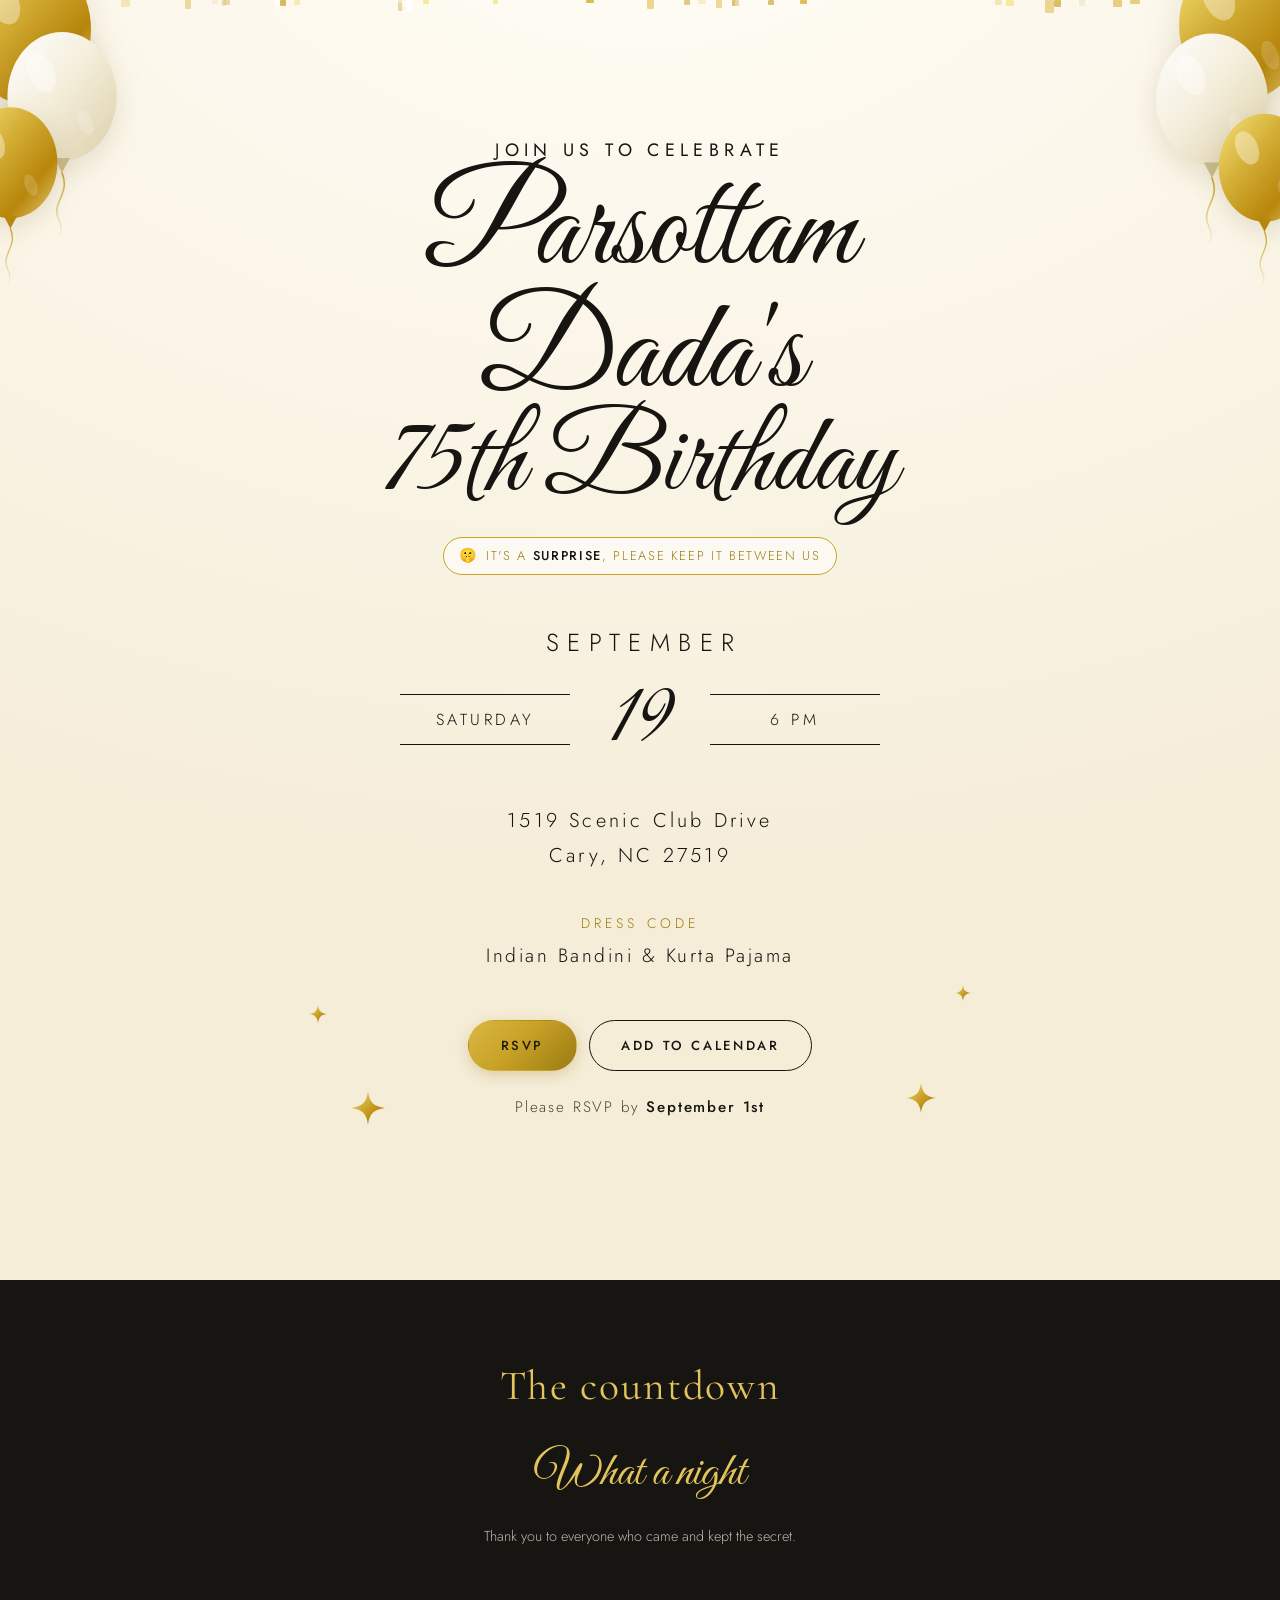
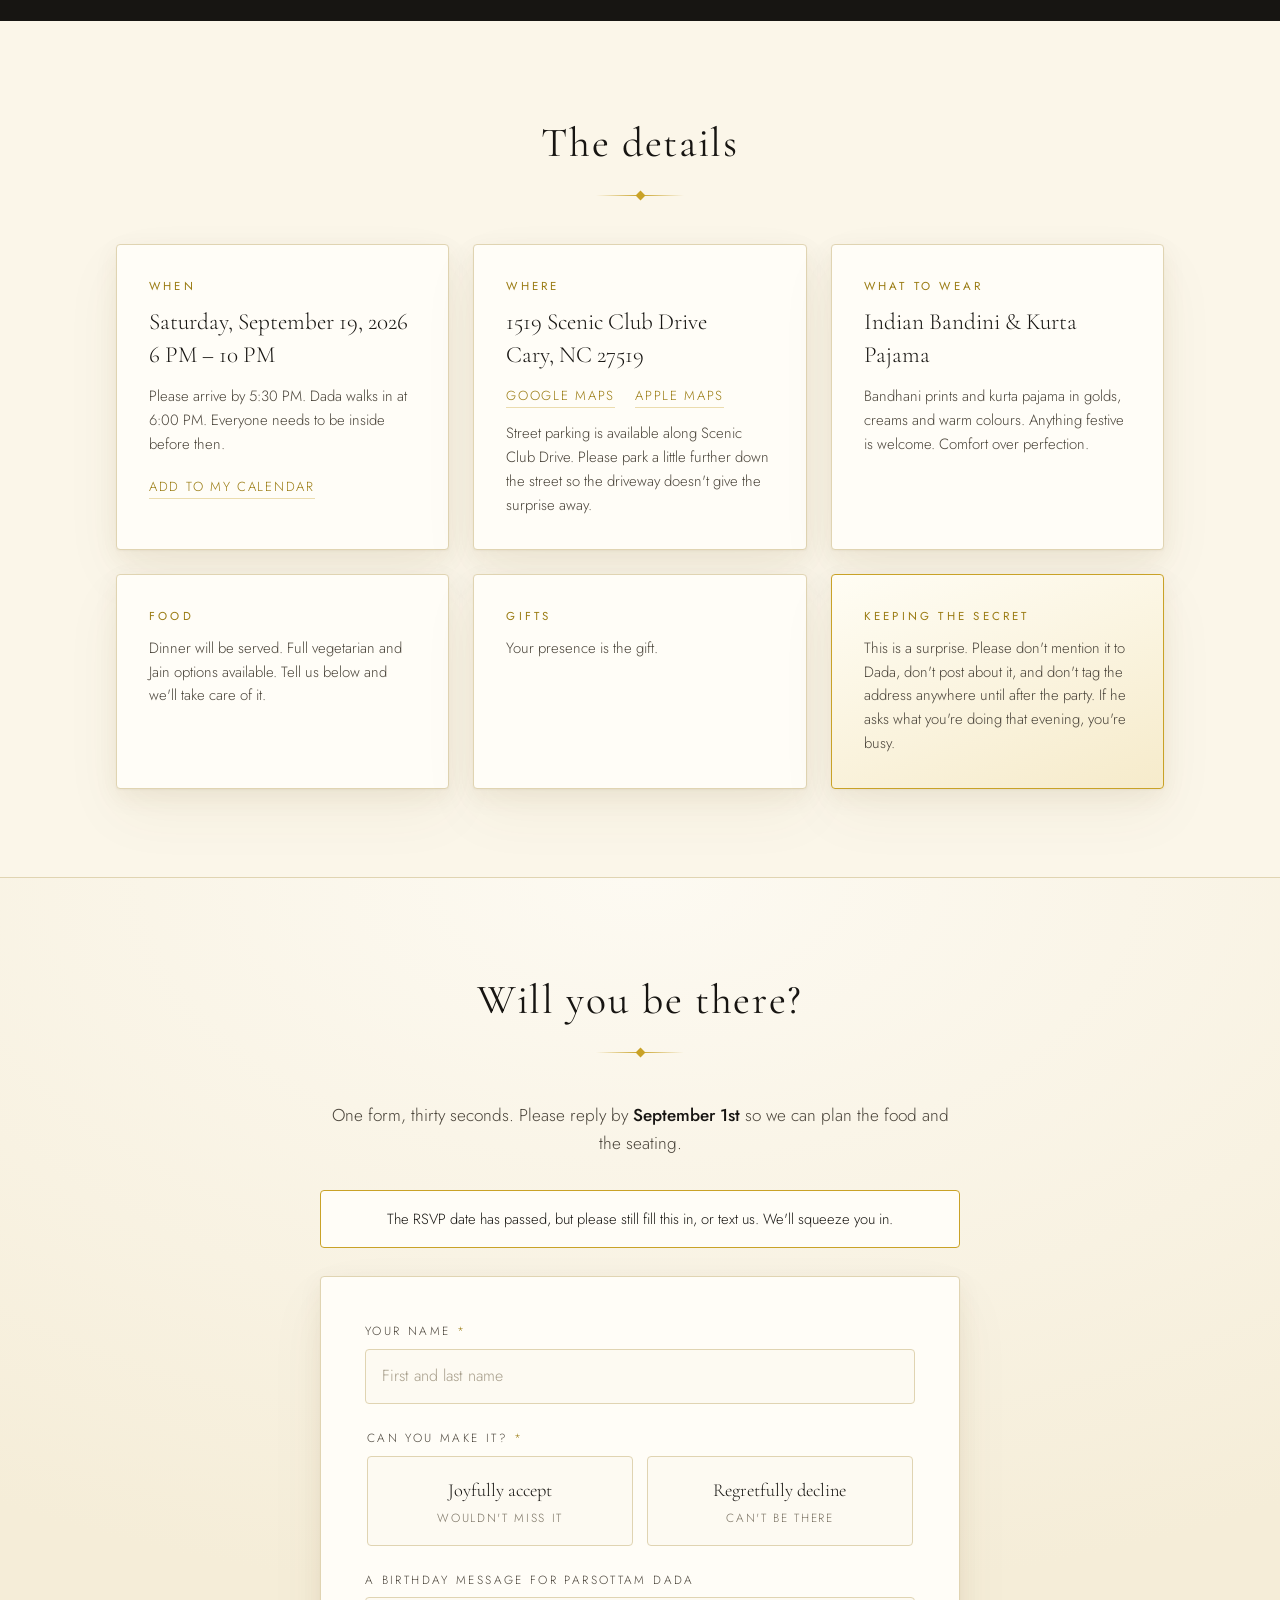
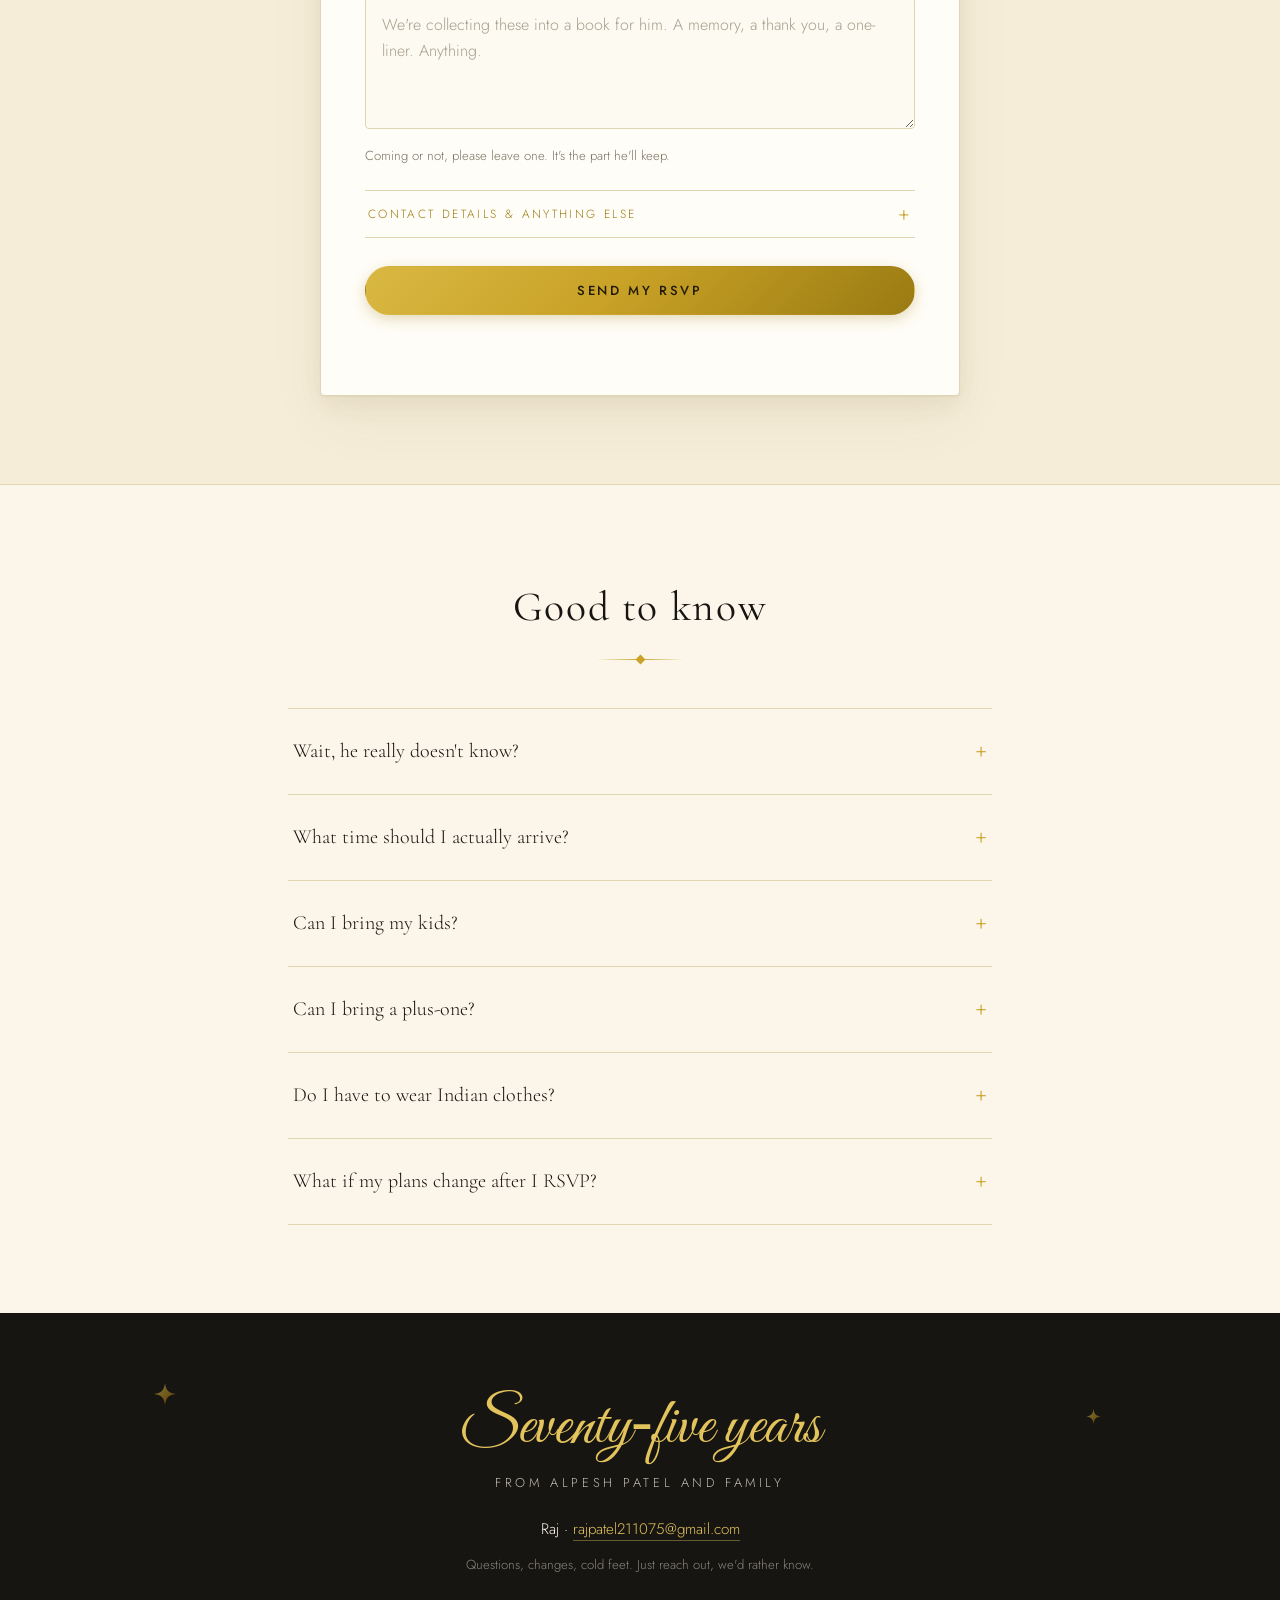
==== commit 0af32c73: "Rename the honoree to Parsottam Dada Corrects the spelling and adds "Dada" to the name as it appears" ====
--- a/index.html
+++ b/index.html
@@ -93,7 +93,7 @@
     <p class="eyebrow" id="heroEyebrow">Join us to celebrate</p>
 
     <h1 class="honoree">
-      <span class="script" id="heroName">Parsattom's</span>
+      <span class="script" id="heroName">Parsottam Dada's</span>
       <span class="script" id="heroOccasion">75th Birthday</span>
     </h1>
 
@@ -297,7 +297,7 @@
       </div>
 
       <div class="field">
-        <label for="message" id="messageLabel">A birthday message for Parsattom</label>
+        <label for="message" id="messageLabel">A birthday message for Parsottam Dada</label>
         <textarea id="message" name="message" rows="4"
                   placeholder="We're collecting these into a book for him. A memory, a thank you, a one-liner. Anything."></textarea>
         <p class="hint">Coming or not, please leave one. It's the part he'll keep.</p>
--- a/assets/css/styles.css
+++ b/assets/css/styles.css
@@ -1,5 +1,5 @@
 /* =============================================================================
-   Parsattom's 75th: invitation + RSVP
+   Parsottam Dada's 75th: invitation + RSVP
    Palette and type deliberately mirror the printed invitation:
    cream ground, gold foil, black ink, script display face.
    ========================================================================== */
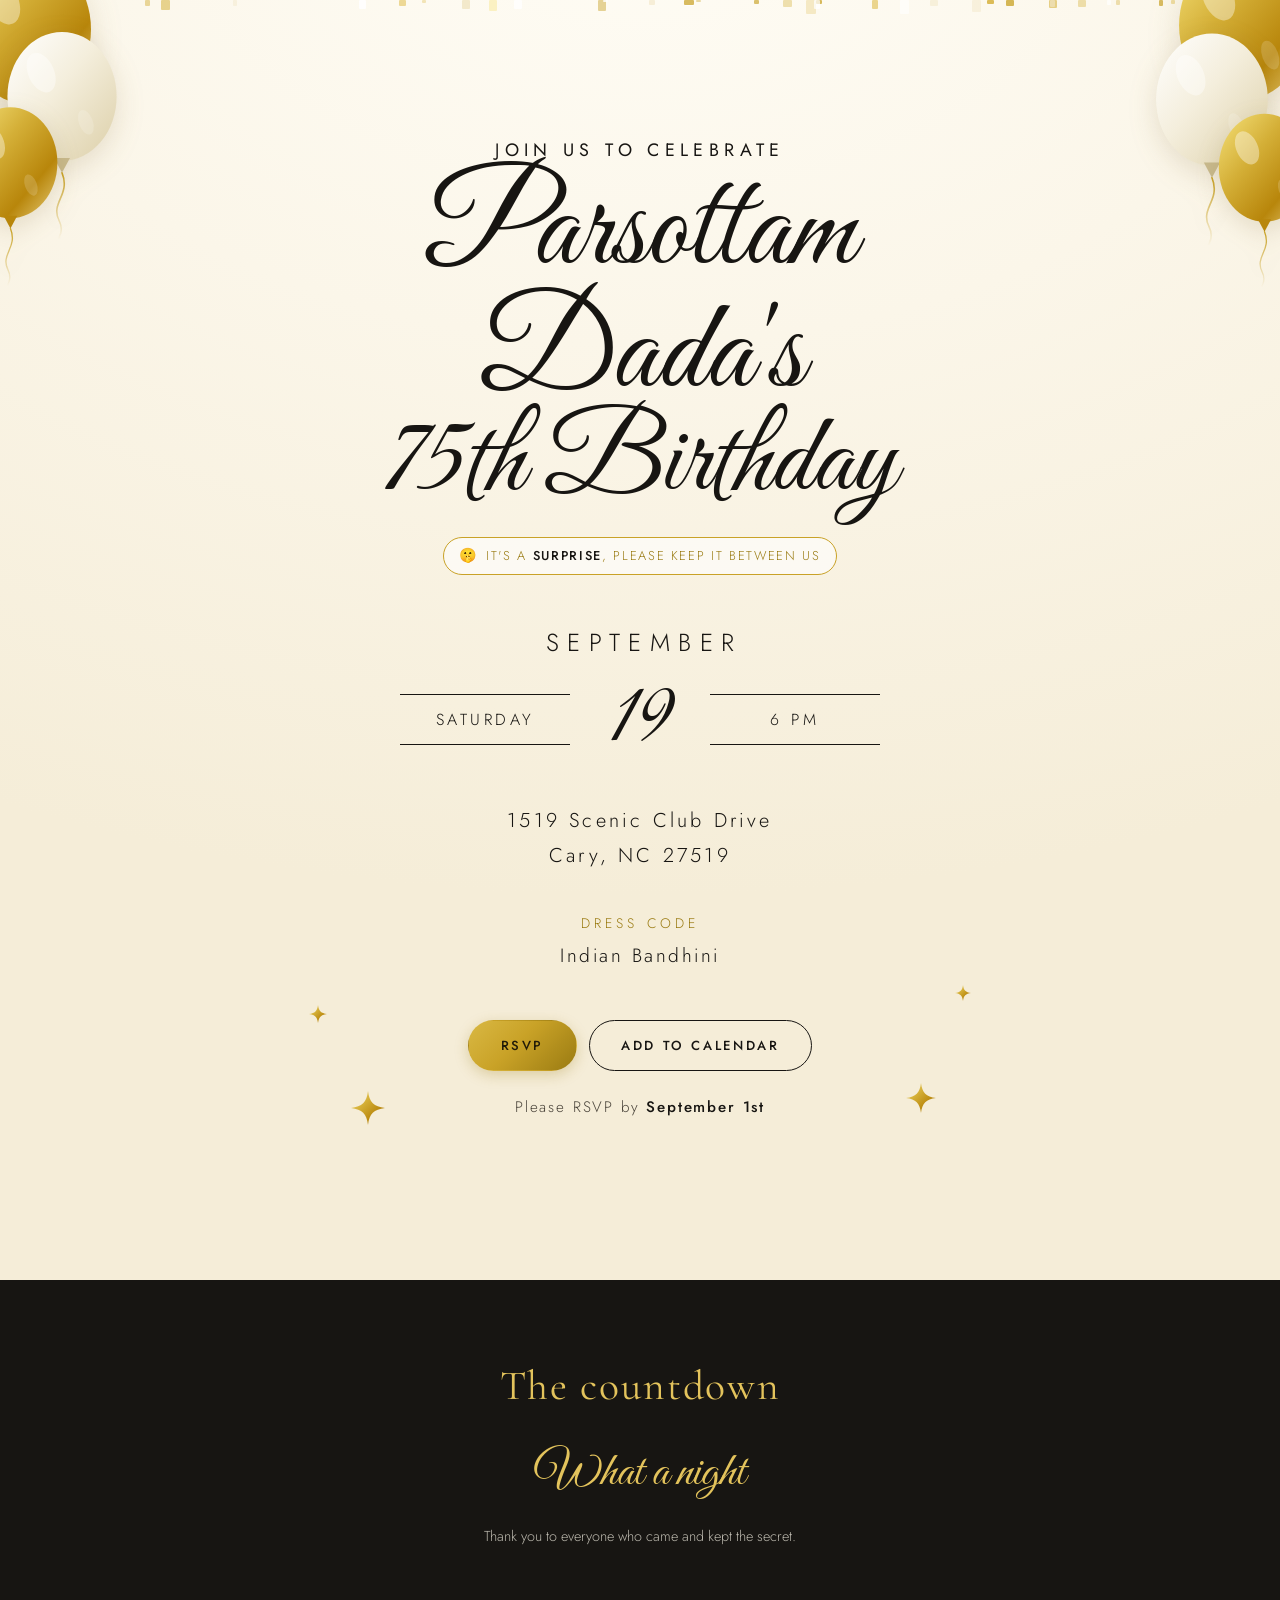
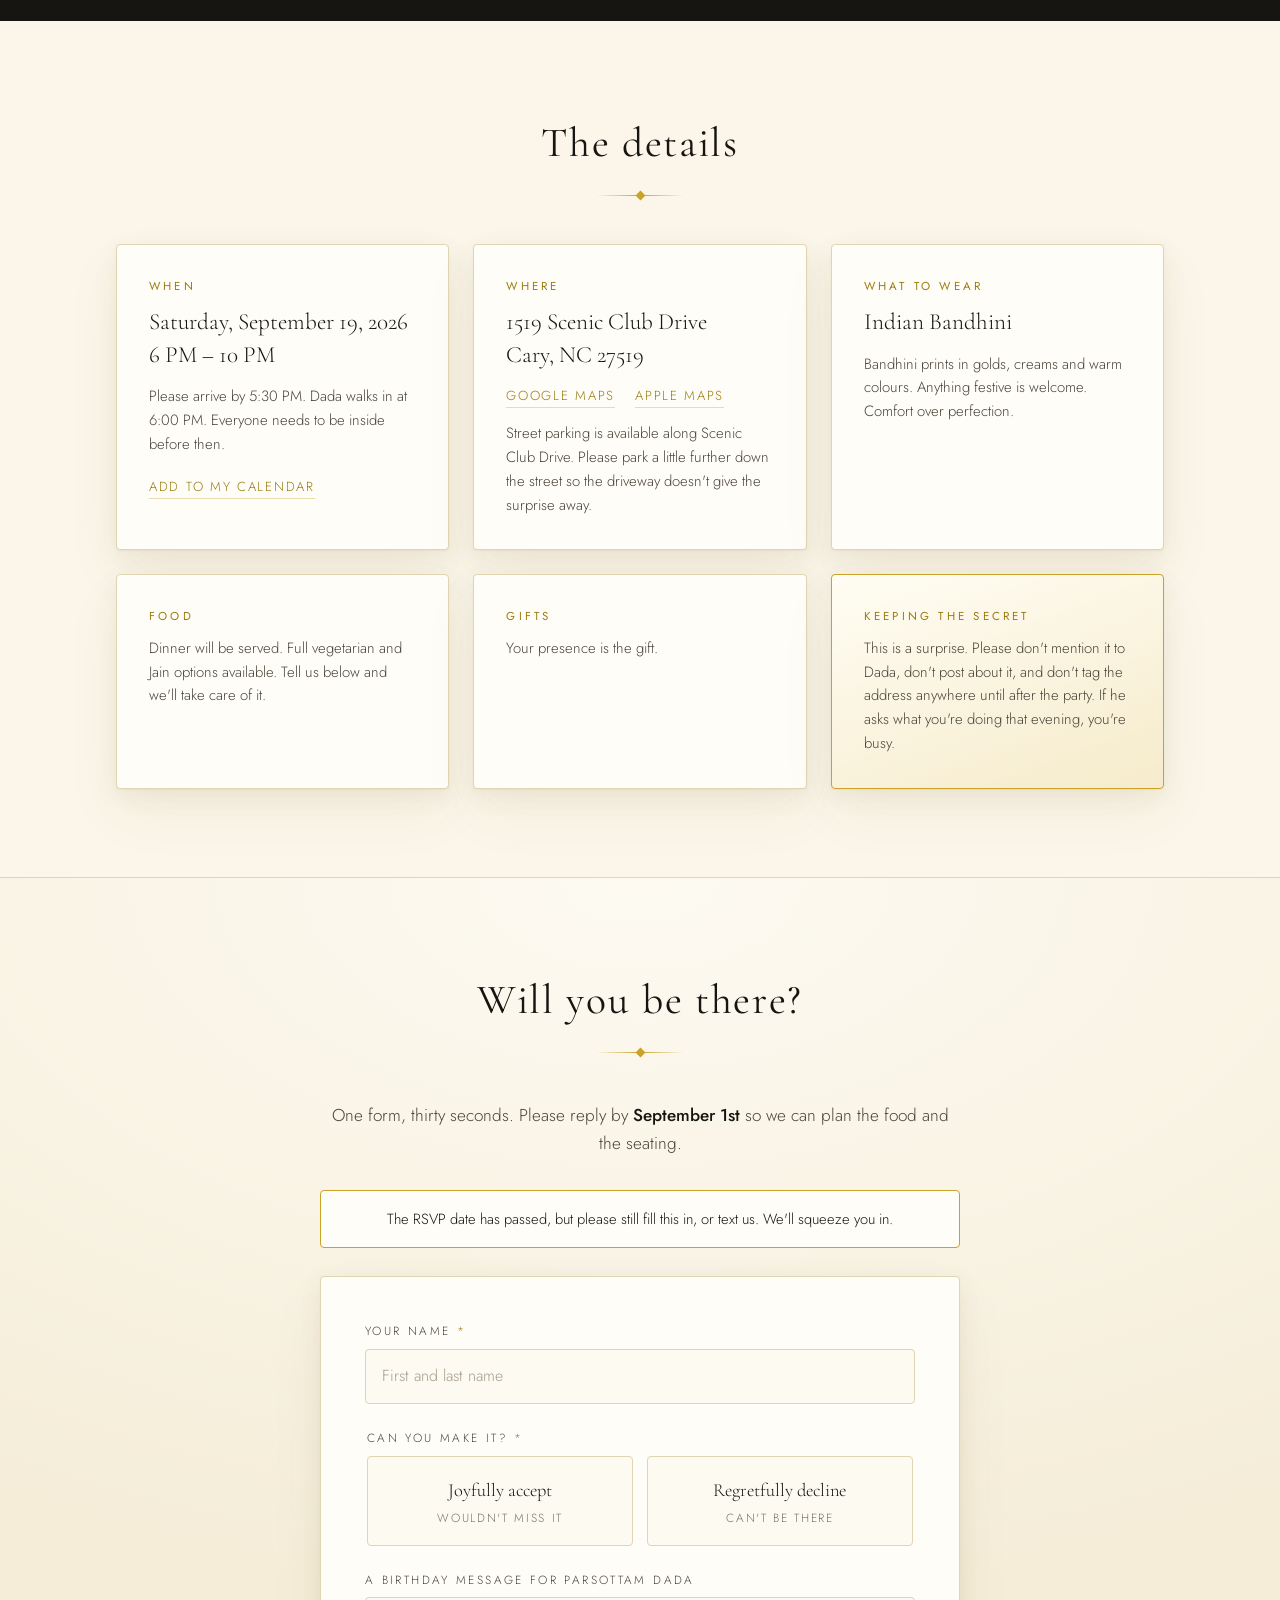
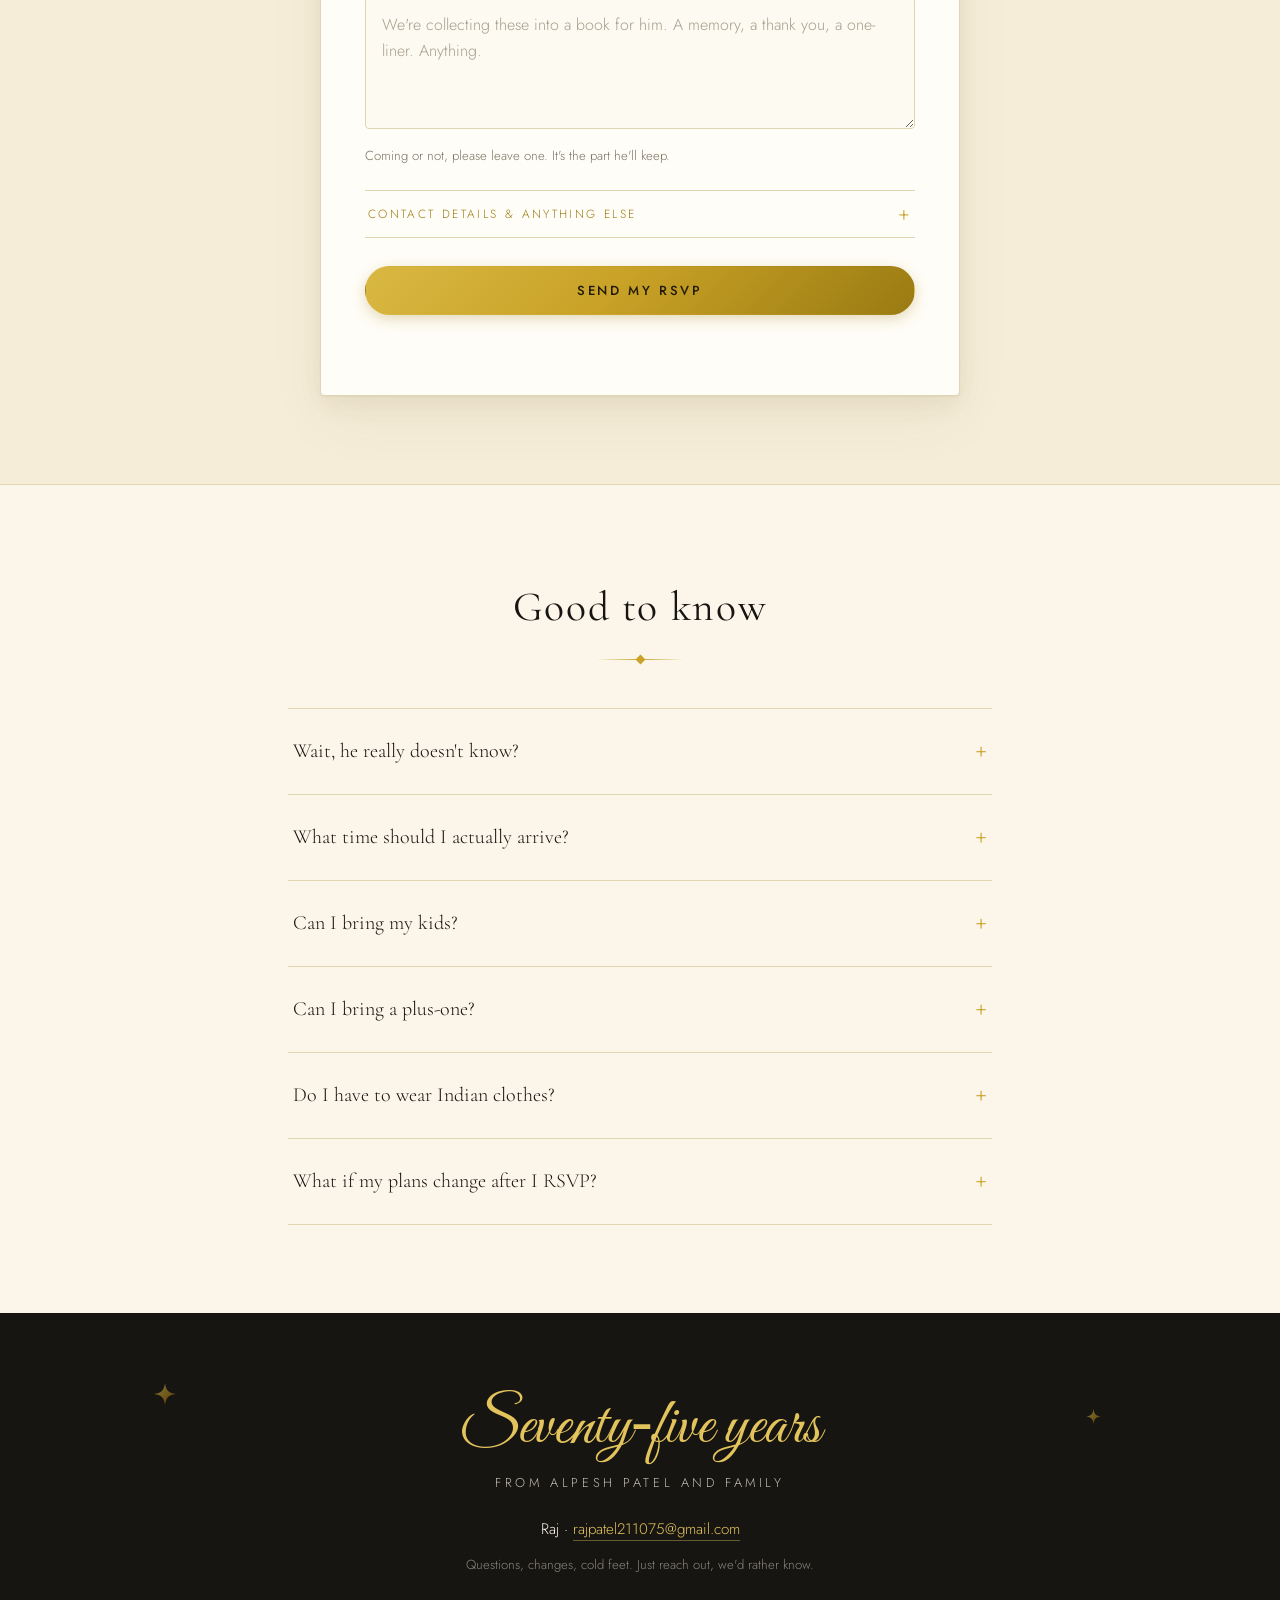
==== commit 40b439a2: "Change the dress code to Indian Bandhini Drops kurta pajama from the dress line and the note, and se" ====
--- a/index.html
+++ b/index.html
@@ -119,7 +119,7 @@
 
     <p class="dresscode">
       <span class="dresscode__label">Dress Code</span>
-      <span id="heroDress">Indian Bandini &amp; Kurta Pajama</span>
+      <span id="heroDress">Indian Bandhini</span>
     </p>
 
     <div class="hero-cta">
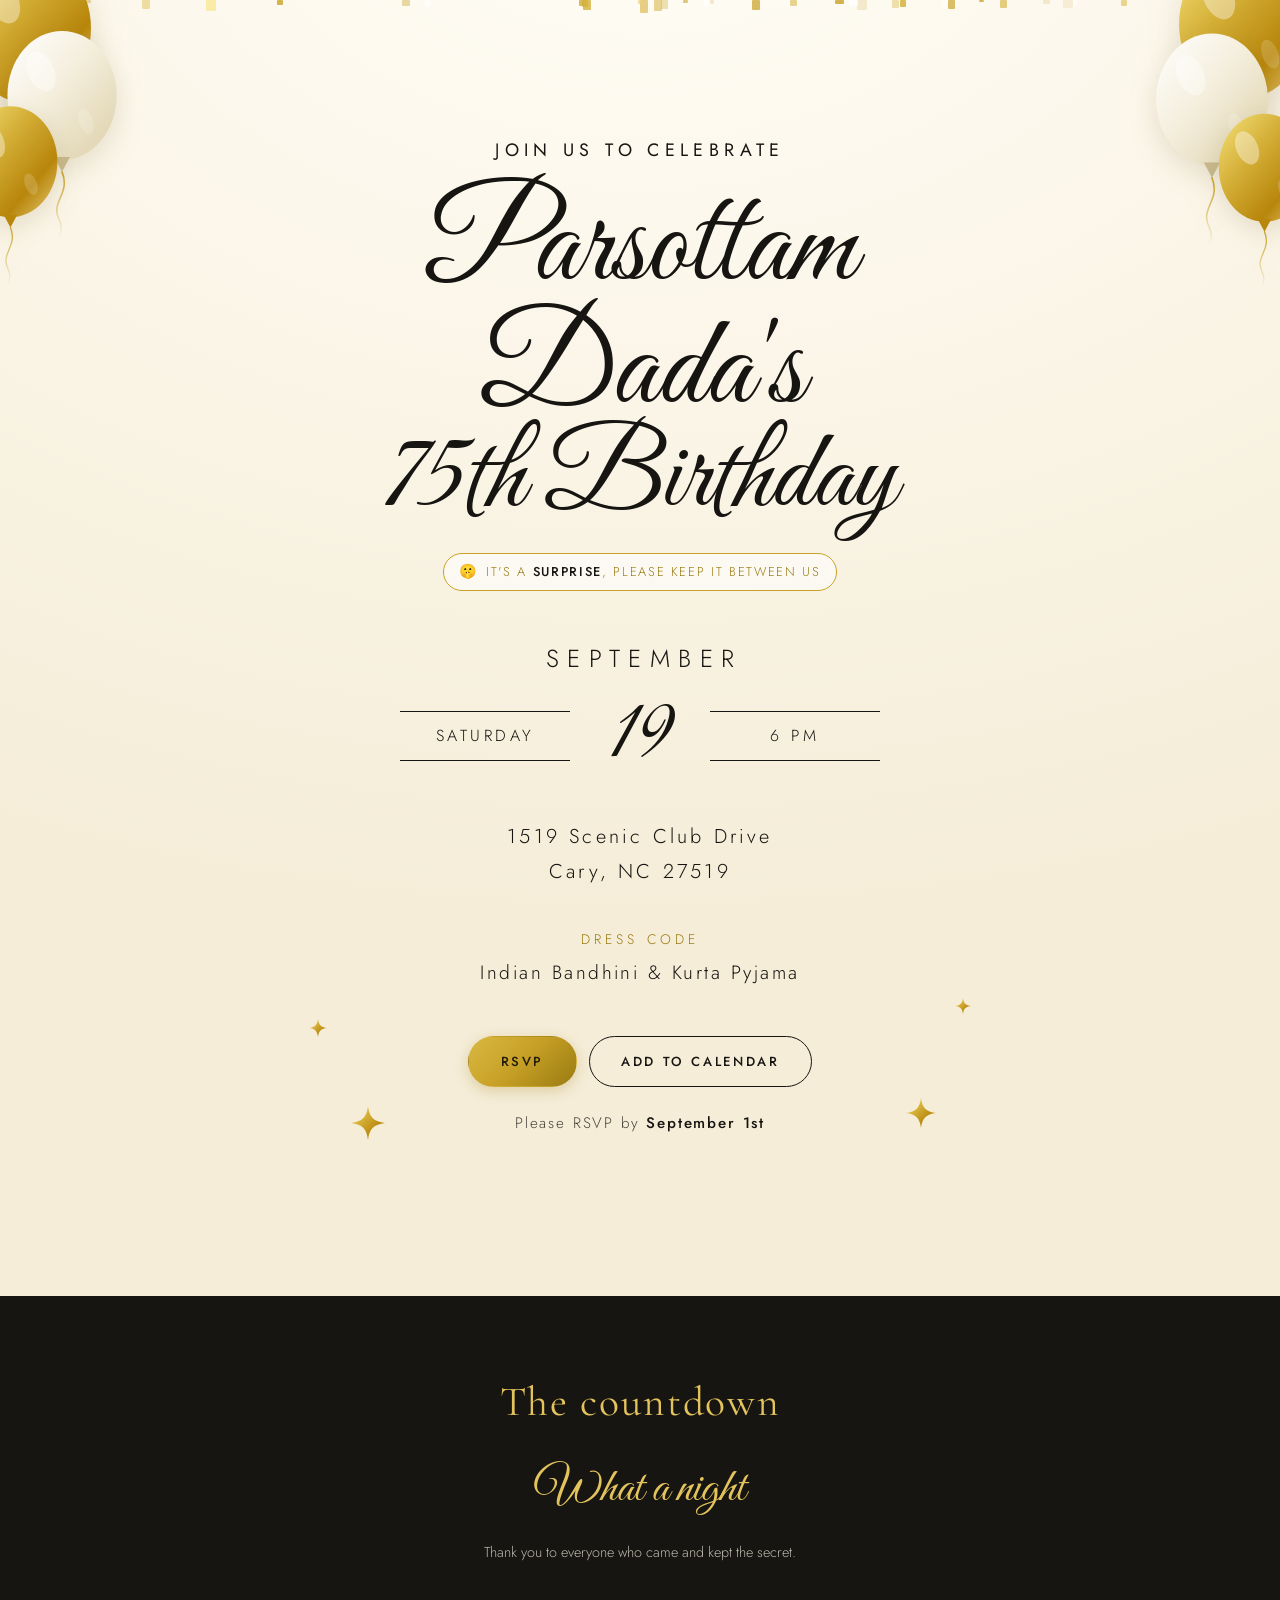
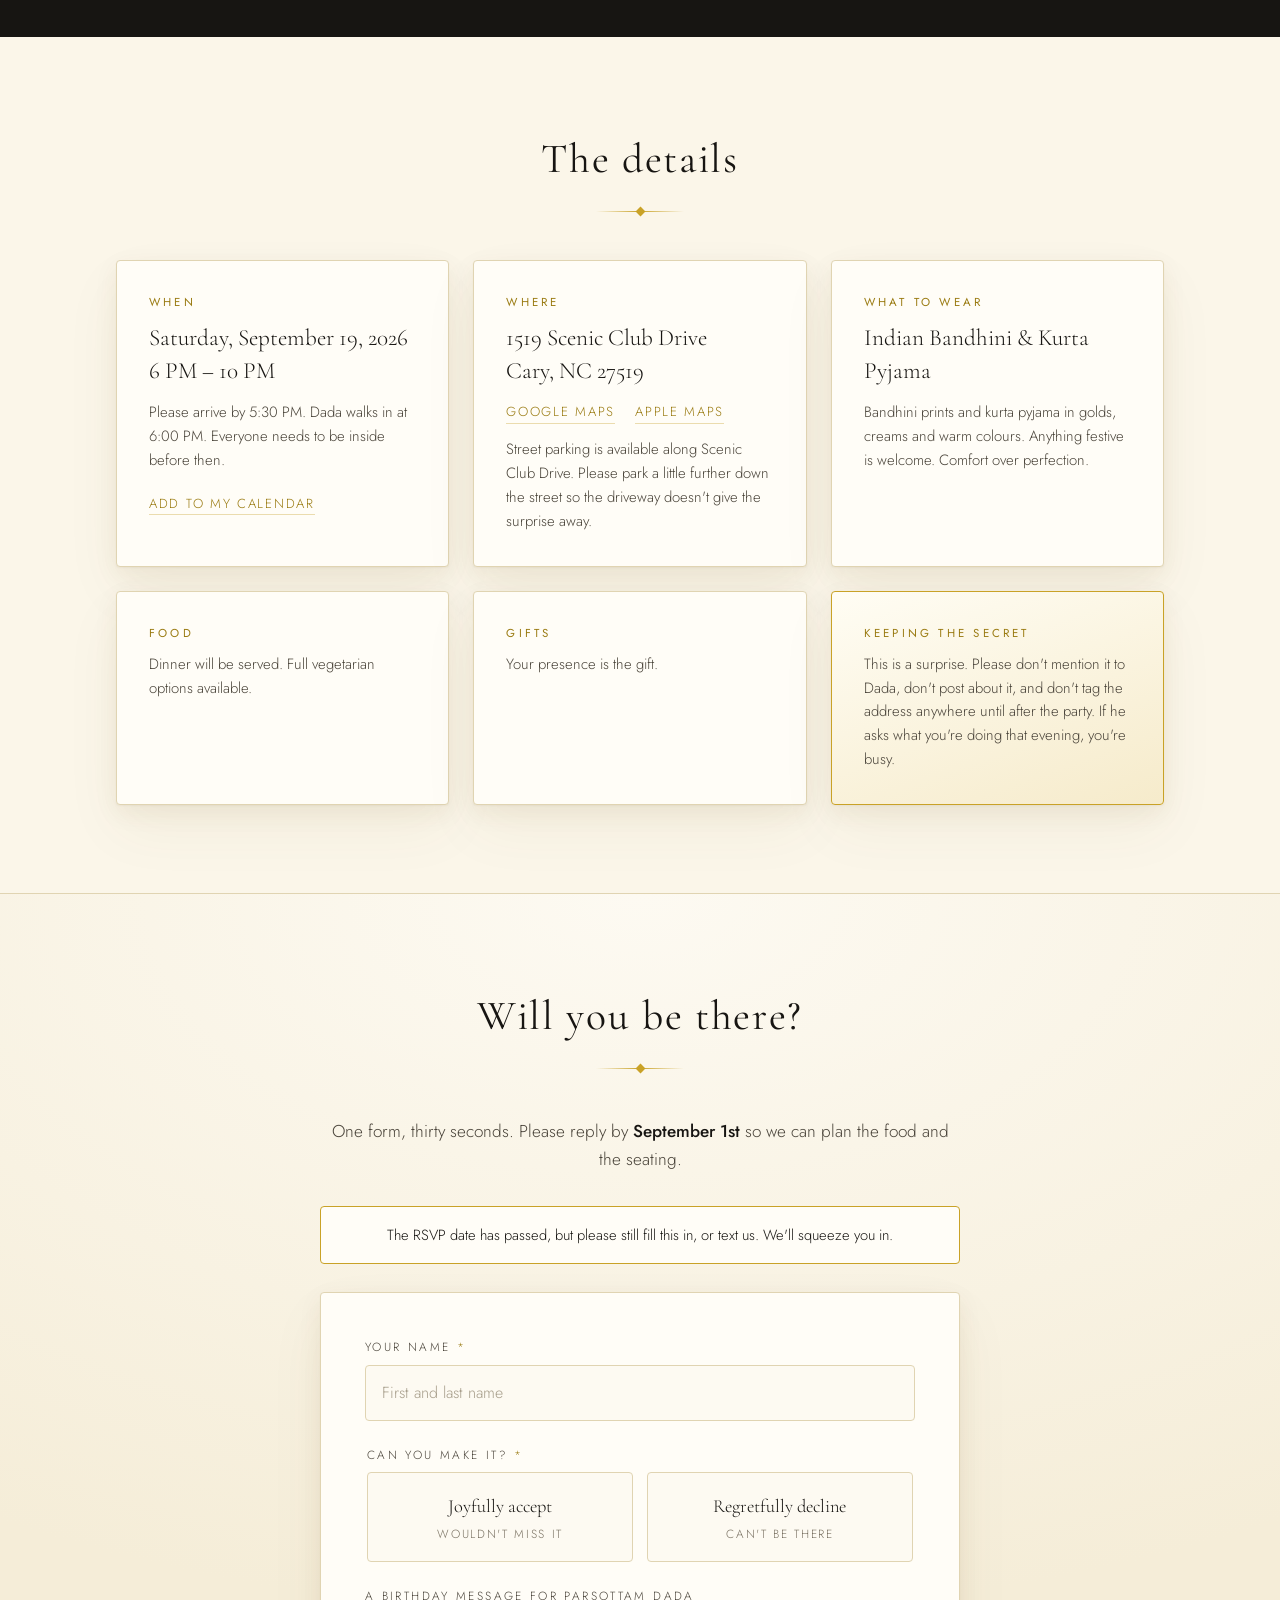
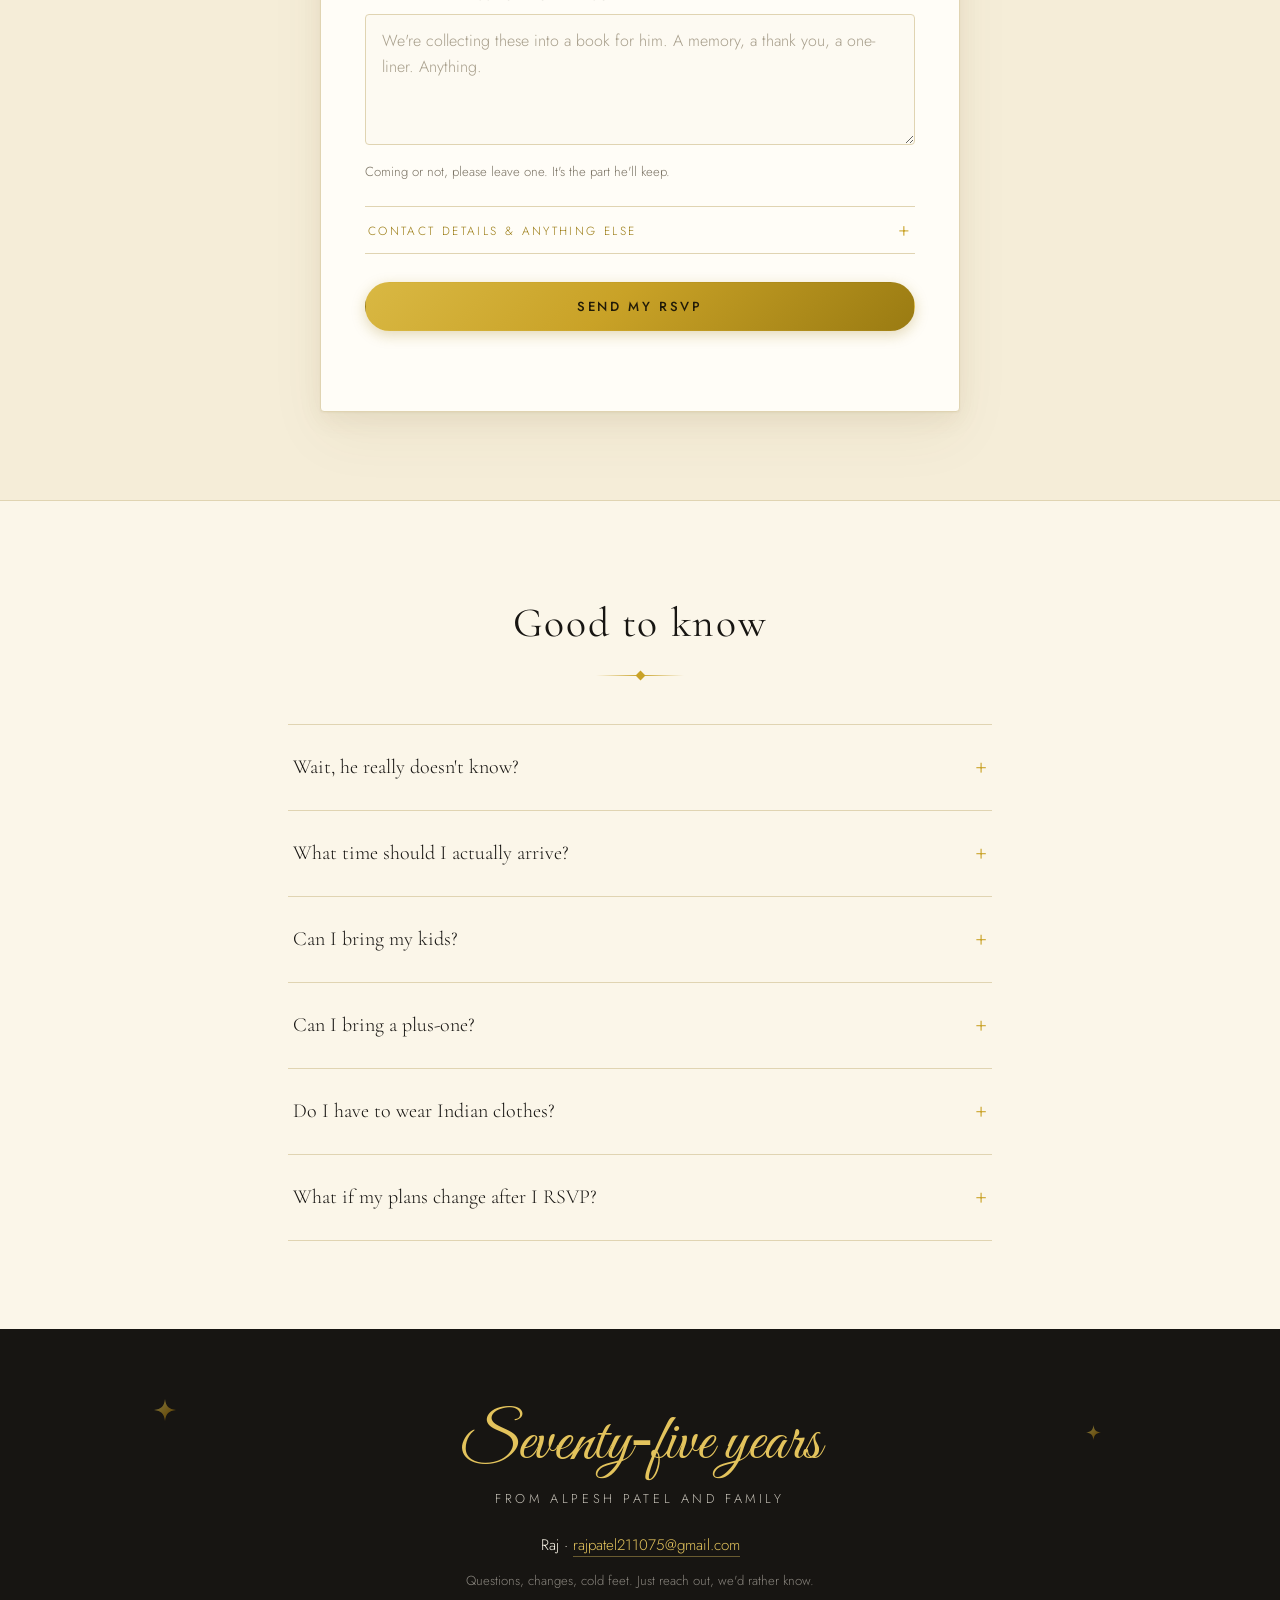
==== commit 9f380f4b: "Drop the dietary section, restore kurta pyjama to the dress code The food question and its checkboxe" ====
--- a/index.html
+++ b/index.html
@@ -119,7 +119,7 @@
 
     <p class="dresscode">
       <span class="dresscode__label">Dress Code</span>
-      <span id="heroDress">Indian Bandhini</span>
+      <span id="heroDress">Indian Bandhini &amp; Kurta Pyjama</span>
     </p>
 
     <div class="hero-cta">
@@ -280,20 +280,6 @@
           <input type="text" id="guestNames" name="guestNames"
                  placeholder="Names of your guests, helps us with place cards">
         </div>
-
-        <fieldset class="field">
-          <legend>Anything we should know about food?</legend>
-          <div class="checks">
-            <label class="check"><input type="checkbox" name="dietary" value="Vegetarian"><span>Vegetarian</span></label>
-            <label class="check"><input type="checkbox" name="dietary" value="Jain"><span>Jain</span></label>
-            <label class="check"><input type="checkbox" name="dietary" value="Vegan"><span>Vegan</span></label>
-            <label class="check"><input type="checkbox" name="dietary" value="No onion / garlic"><span>No onion&nbsp;/&nbsp;garlic</span></label>
-            <label class="check"><input type="checkbox" name="dietary" value="Gluten-free"><span>Gluten-free</span></label>
-            <label class="check"><input type="checkbox" name="dietary" value="Nut allergy"><span>Nut allergy</span></label>
-          </div>
-          <input type="text" id="dietaryNotes" name="dietaryNotes"
-                 placeholder="Allergies or anything else. We'll take care of it">
-        </fieldset>
       </div>
 
       <div class="field">
--- a/assets/css/styles.css
+++ b/assets/css/styles.css
@@ -193,7 +193,9 @@
   text-transform: uppercase;
   font-weight: 400;
   color: var(--ink);
-  margin-bottom: .35em;
+  /* The script face below has tall ascenders that eat into this gap, so it
+     needs more room than it looks like it should. */
+  margin-bottom: 1.25em;
 }
 
 .honoree { display: grid; gap: 0; margin: 0 0 .35em; }
@@ -583,30 +585,6 @@
 }
 .choice input:focus-visible + .choice__box { outline: 2px solid var(--gold-deep); outline-offset: 3px; }
 
-/* --- checkboxes --------------------------------------------------------- */
-.checks {
-  display: flex; flex-wrap: wrap; gap: .55rem;
-  margin-bottom: .9rem;
-}
-.check { position: relative; cursor: pointer; }
-.check input { position: absolute; opacity: 0; width: 0; height: 0; }
-.check span {
-  display: inline-block;
-  border: 1px solid var(--line);
-  border-radius: 999px;
-  background: var(--cream-soft);
-  padding: .5em 1.05em;
-  font-size: .86rem;
-  transition: all .16s ease;
-}
-.check:hover span { border-color: var(--gold); }
-.check input:checked + span {
-  background: var(--ink);
-  border-color: var(--ink);
-  color: var(--cream);
-}
-.check input:focus-visible + span { outline: 2px solid var(--gold-deep); outline-offset: 2px; }
-
 /* --- collapsible extra section ------------------------------------------ */
 .more {
   border-top: 1px solid var(--line);
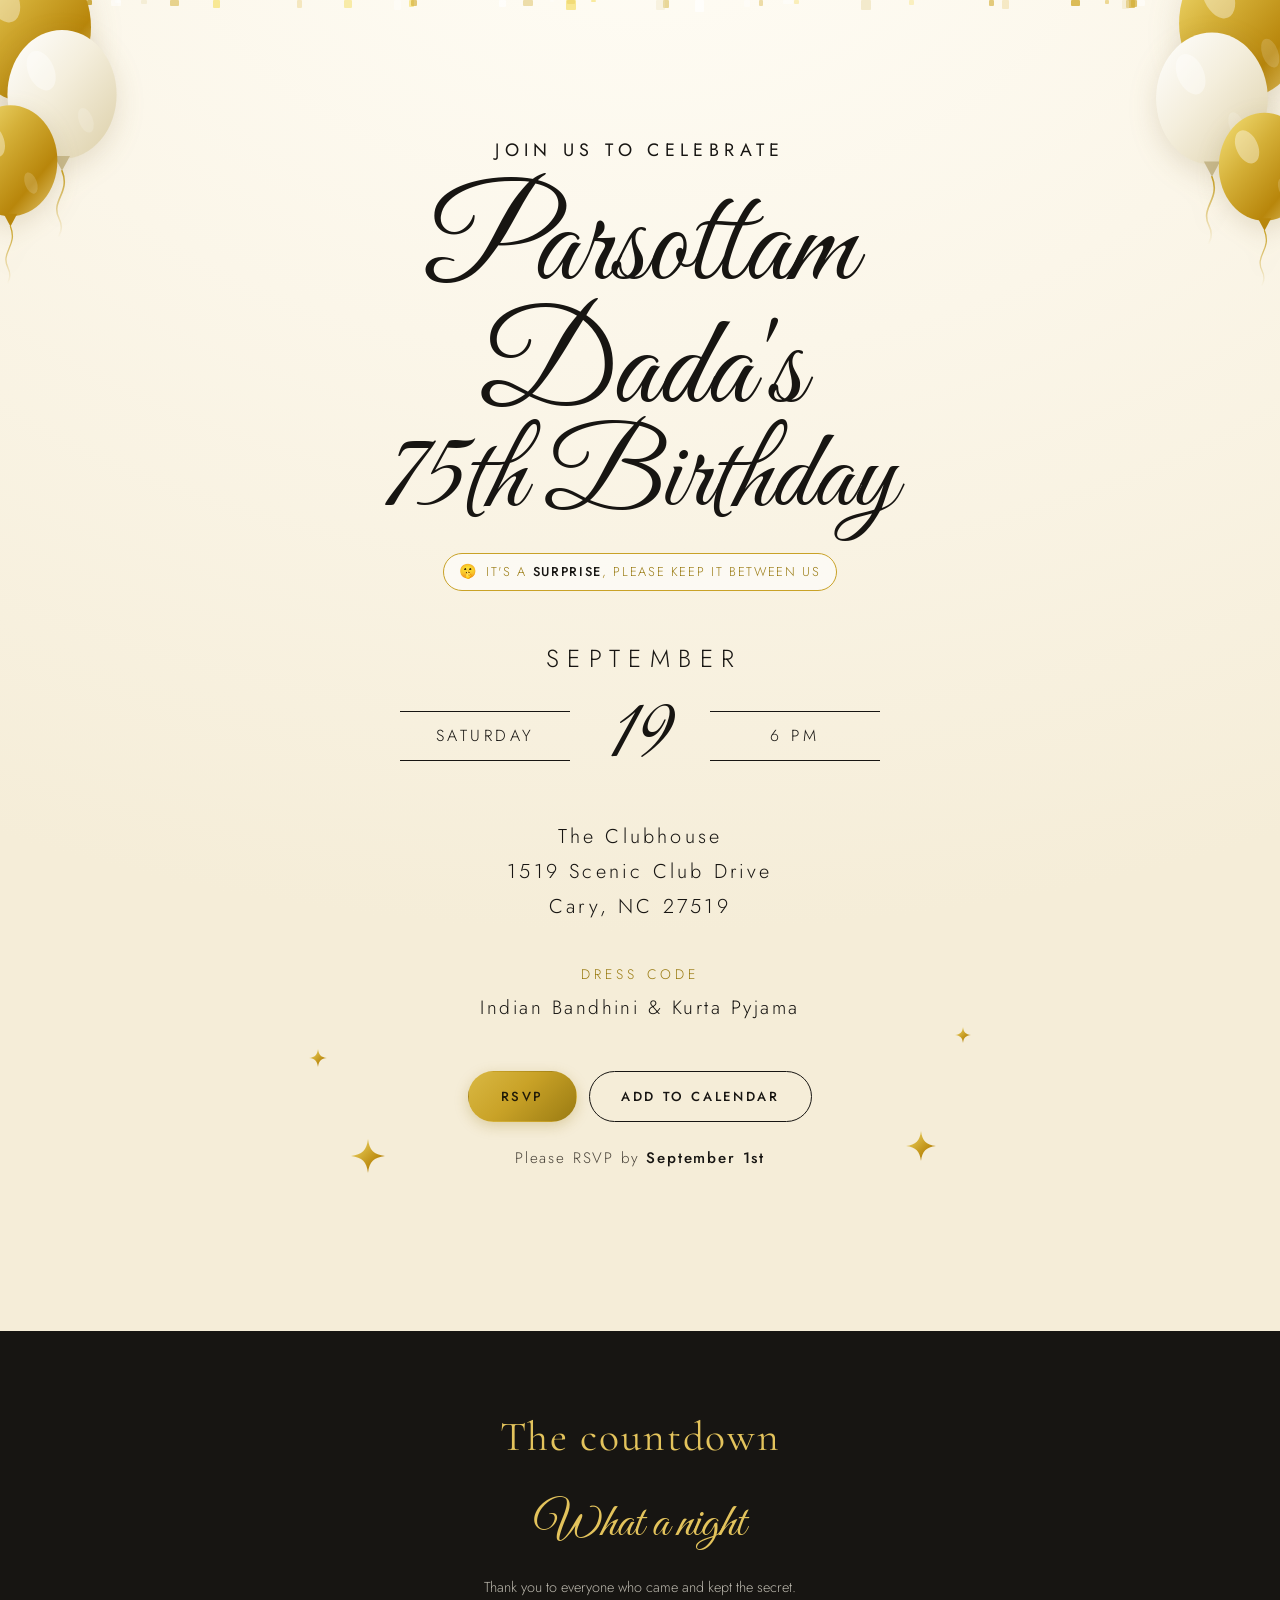
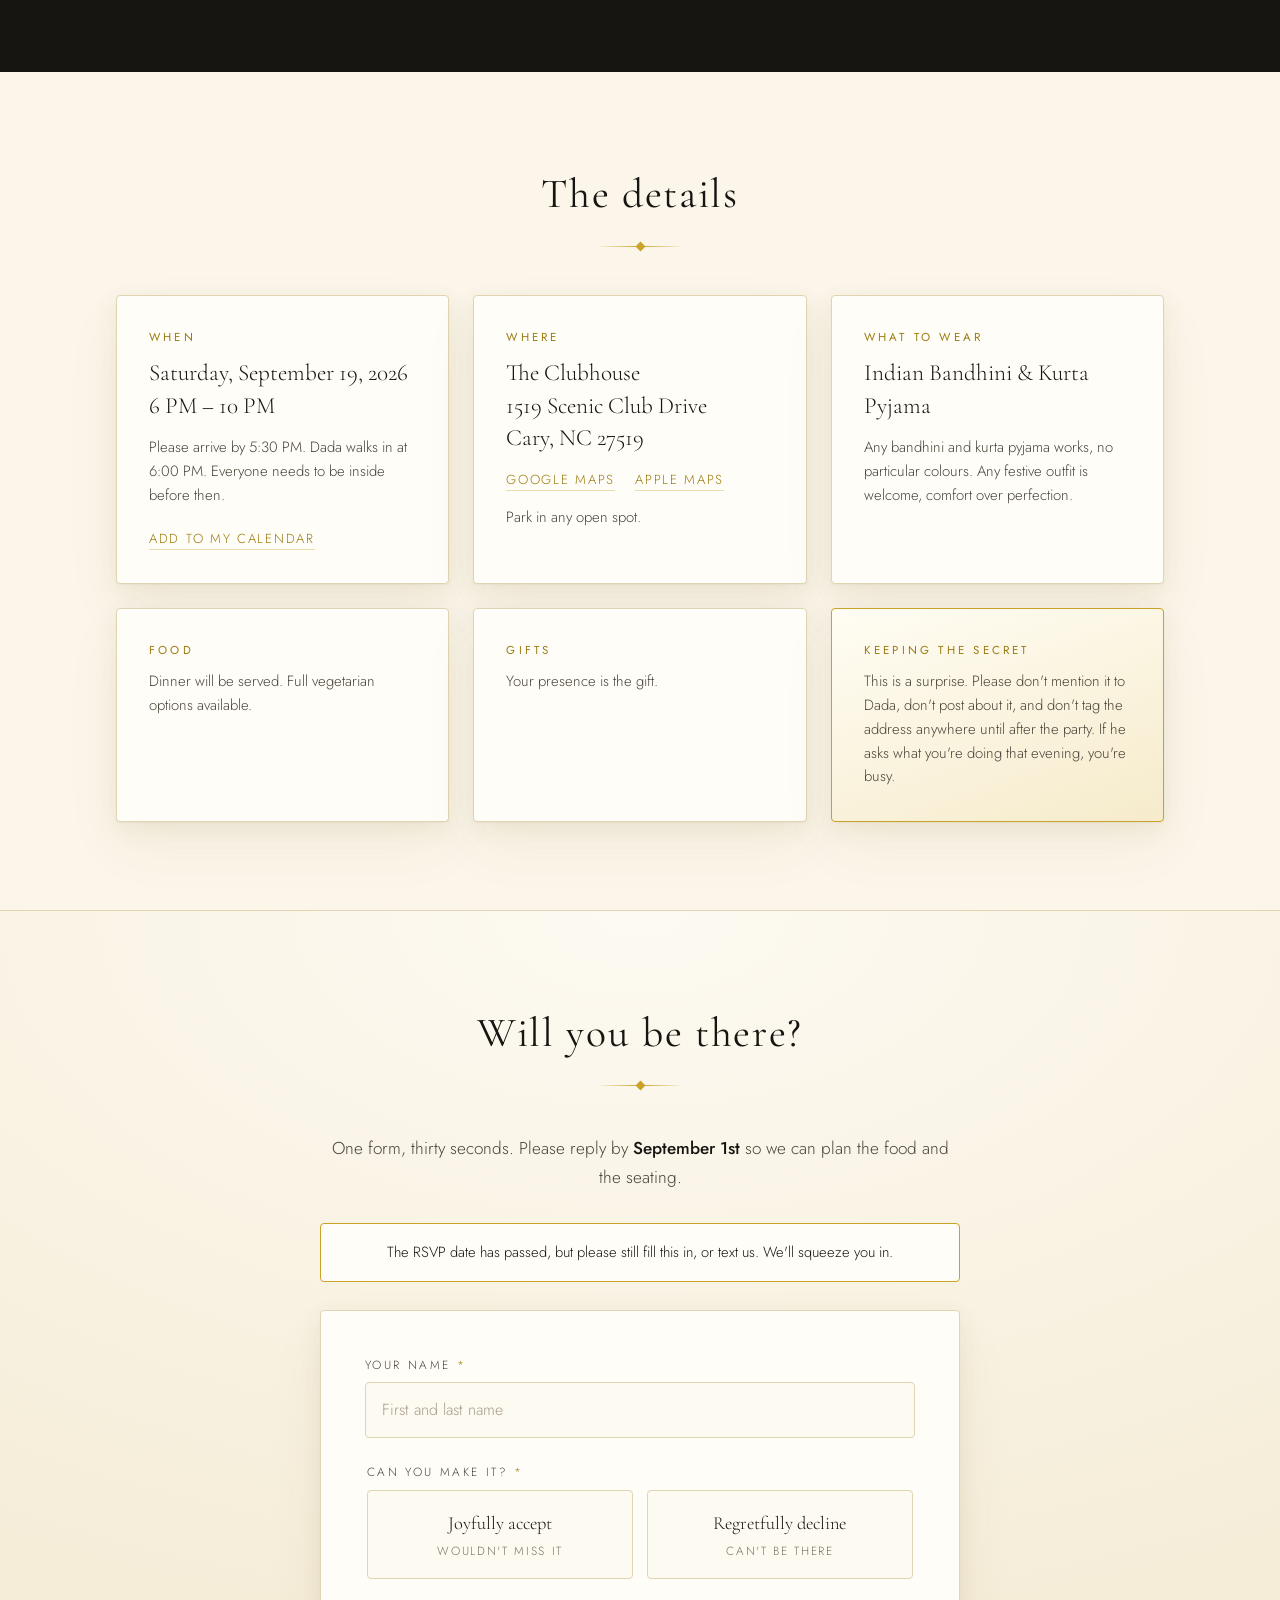
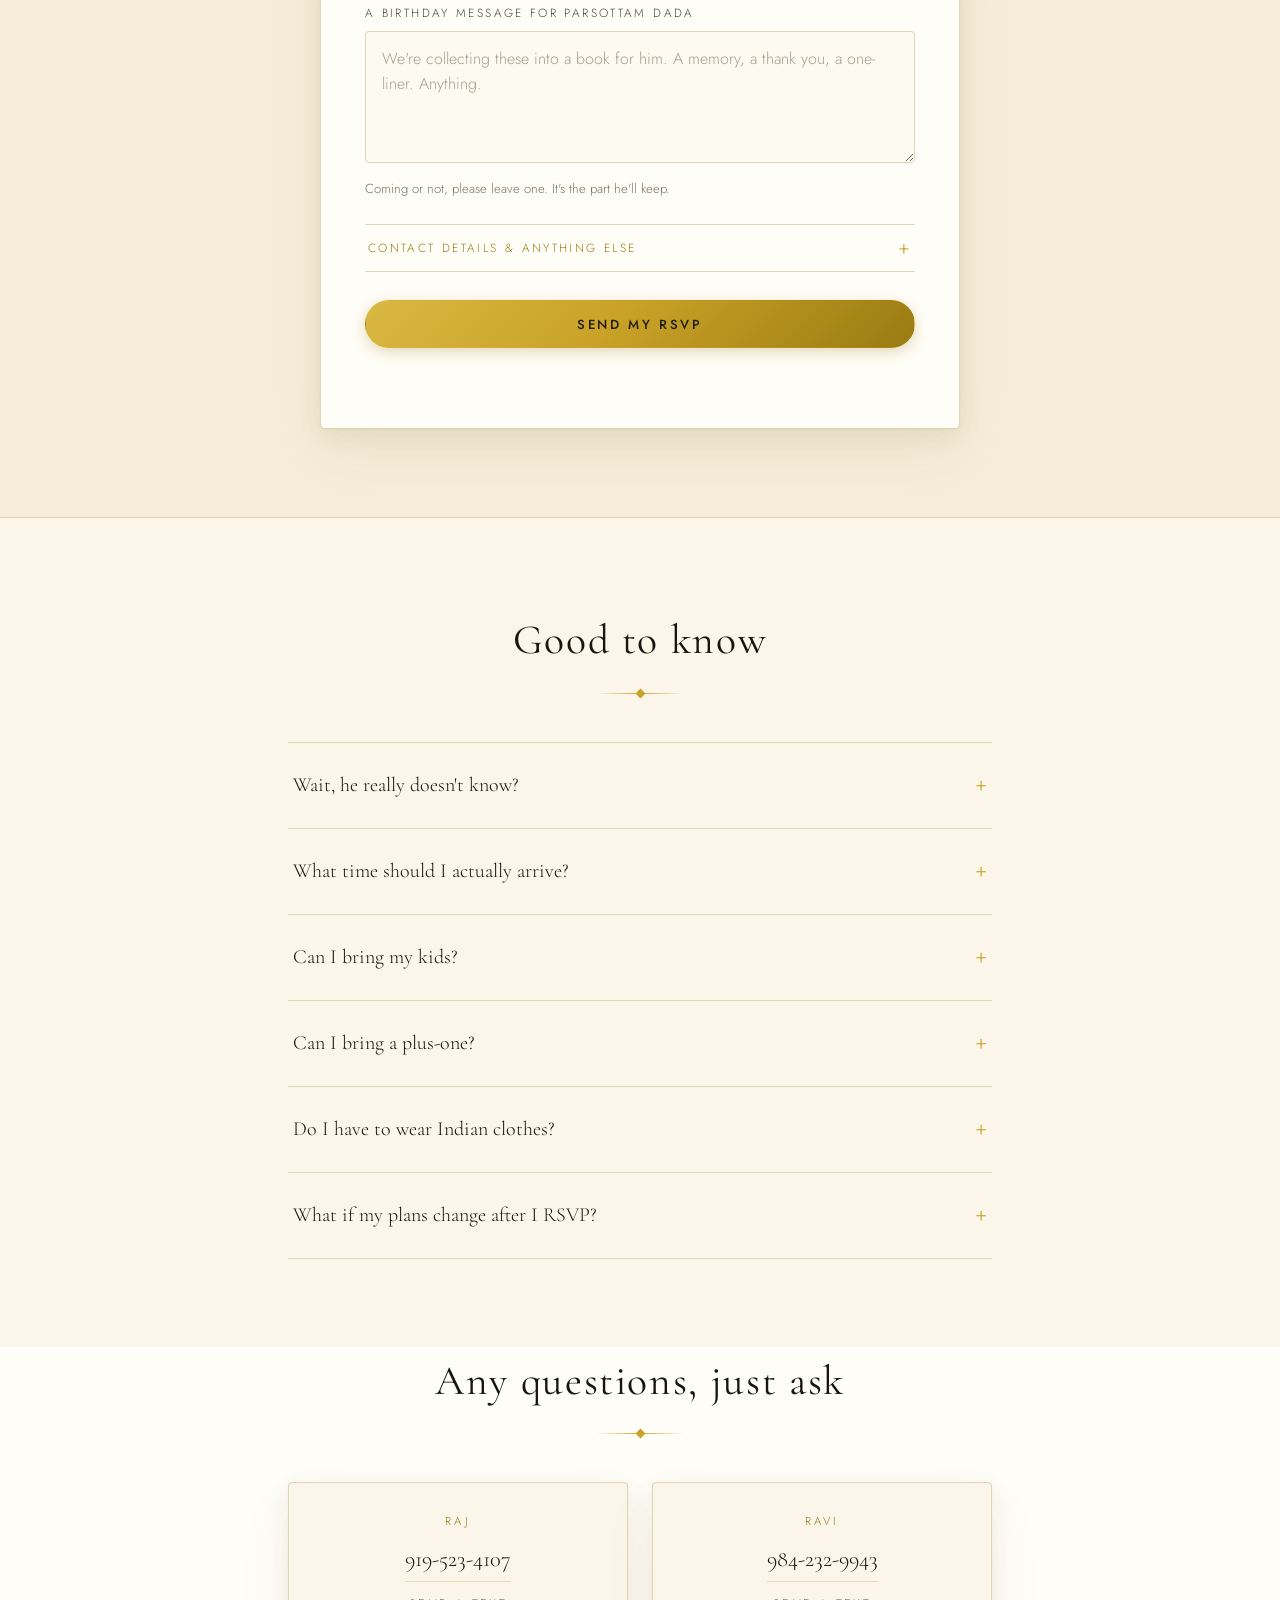
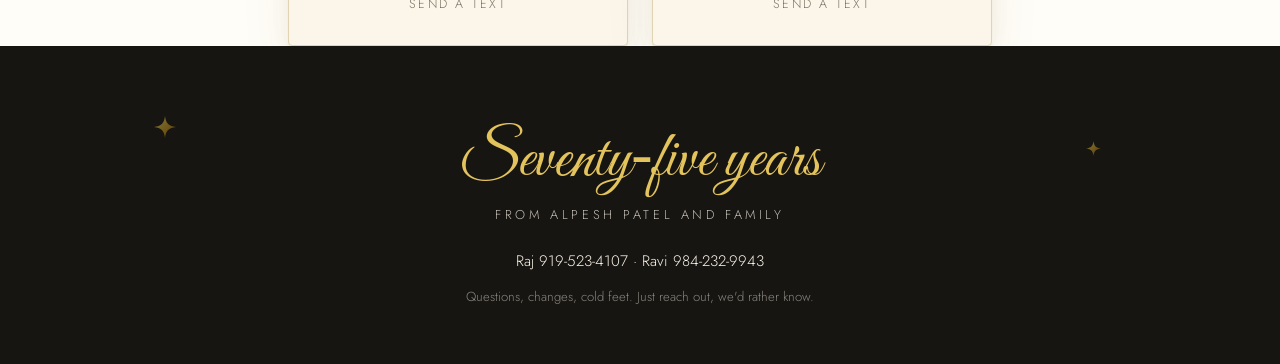
==== commit c206b344: "Add contact cards for Raj and Ravi, drop the email config.event.contacts is now a list of people, ea" ====
--- a/index.html
+++ b/index.html
@@ -349,6 +349,16 @@
 
 
 <!-- ================================================================== -->
+<!-- WHO TO CONTACT                                                     -->
+<!-- ================================================================== -->
+<section class="contacts" aria-labelledby="contactsTitle" id="contactsSection" hidden>
+  <h2 class="section-title" id="contactsTitle">Any questions, just ask</h2>
+  <div class="rule" aria-hidden="true"></div>
+  <div class="contacts__grid" id="contactsGrid"></div>
+</section>
+
+
+<!-- ================================================================== -->
 <!-- FOOTER                                                             -->
 <!-- ================================================================== -->
 <footer class="footer">
--- a/assets/css/styles.css
+++ b/assets/css/styles.css
@@ -685,6 +685,55 @@
 .faq__item[open] > summary::after { content: "–"; }
 .faq__a { padding: 0 .25em 1.5em; color: var(--ink-soft); font-size: .95rem; max-width: 40rem; }
 
+/* ========================================================== CONTACTS ==== */
+.contacts { background: var(--paper); }
+.contacts__grid {
+  display: grid;
+  grid-template-columns: repeat(auto-fit, minmax(min(100%, 15rem), 1fr));
+  gap: clamp(1rem, 2.5vw, 1.5rem);
+  max-width: 44rem;
+  margin: 0 auto;
+}
+.ccard {
+  background: var(--cream);
+  border: 1px solid var(--line);
+  border-radius: var(--radius);
+  padding: clamp(1.4rem, 3vw, 1.8rem);
+  text-align: center;
+  box-shadow: var(--shadow);
+  transition: transform .2s ease, box-shadow .2s ease;
+}
+.ccard:hover { transform: translateY(-3px); box-shadow: var(--shadow-lift); }
+.ccard__name {
+  font-size: .72rem;
+  letter-spacing: .28em;
+  text-transform: uppercase;
+  color: var(--gold-deep);
+  margin-bottom: .9em;
+}
+.ccard__link {
+  display: block;
+  font-family: var(--font-serif);
+  font-size: clamp(1.15rem, 1rem + .6vw, 1.4rem);
+  color: var(--ink);
+  text-decoration: none;
+  border-bottom: 1px solid var(--gold-pale);
+  padding-bottom: .15em;
+  width: fit-content;
+  margin: 0 auto;
+}
+.ccard__link:hover { color: var(--gold-deep); border-bottom-color: var(--gold); }
+.ccard__alt {
+  display: inline-block;
+  margin-top: .9em;
+  font-size: .78rem;
+  letter-spacing: .18em;
+  text-transform: uppercase;
+  color: var(--ink-faint);
+  text-decoration: none;
+}
+.ccard__alt:hover { color: var(--gold-deep); }
+
 /* ============================================================ FOOTER ==== */
 .footer {
   position: relative;
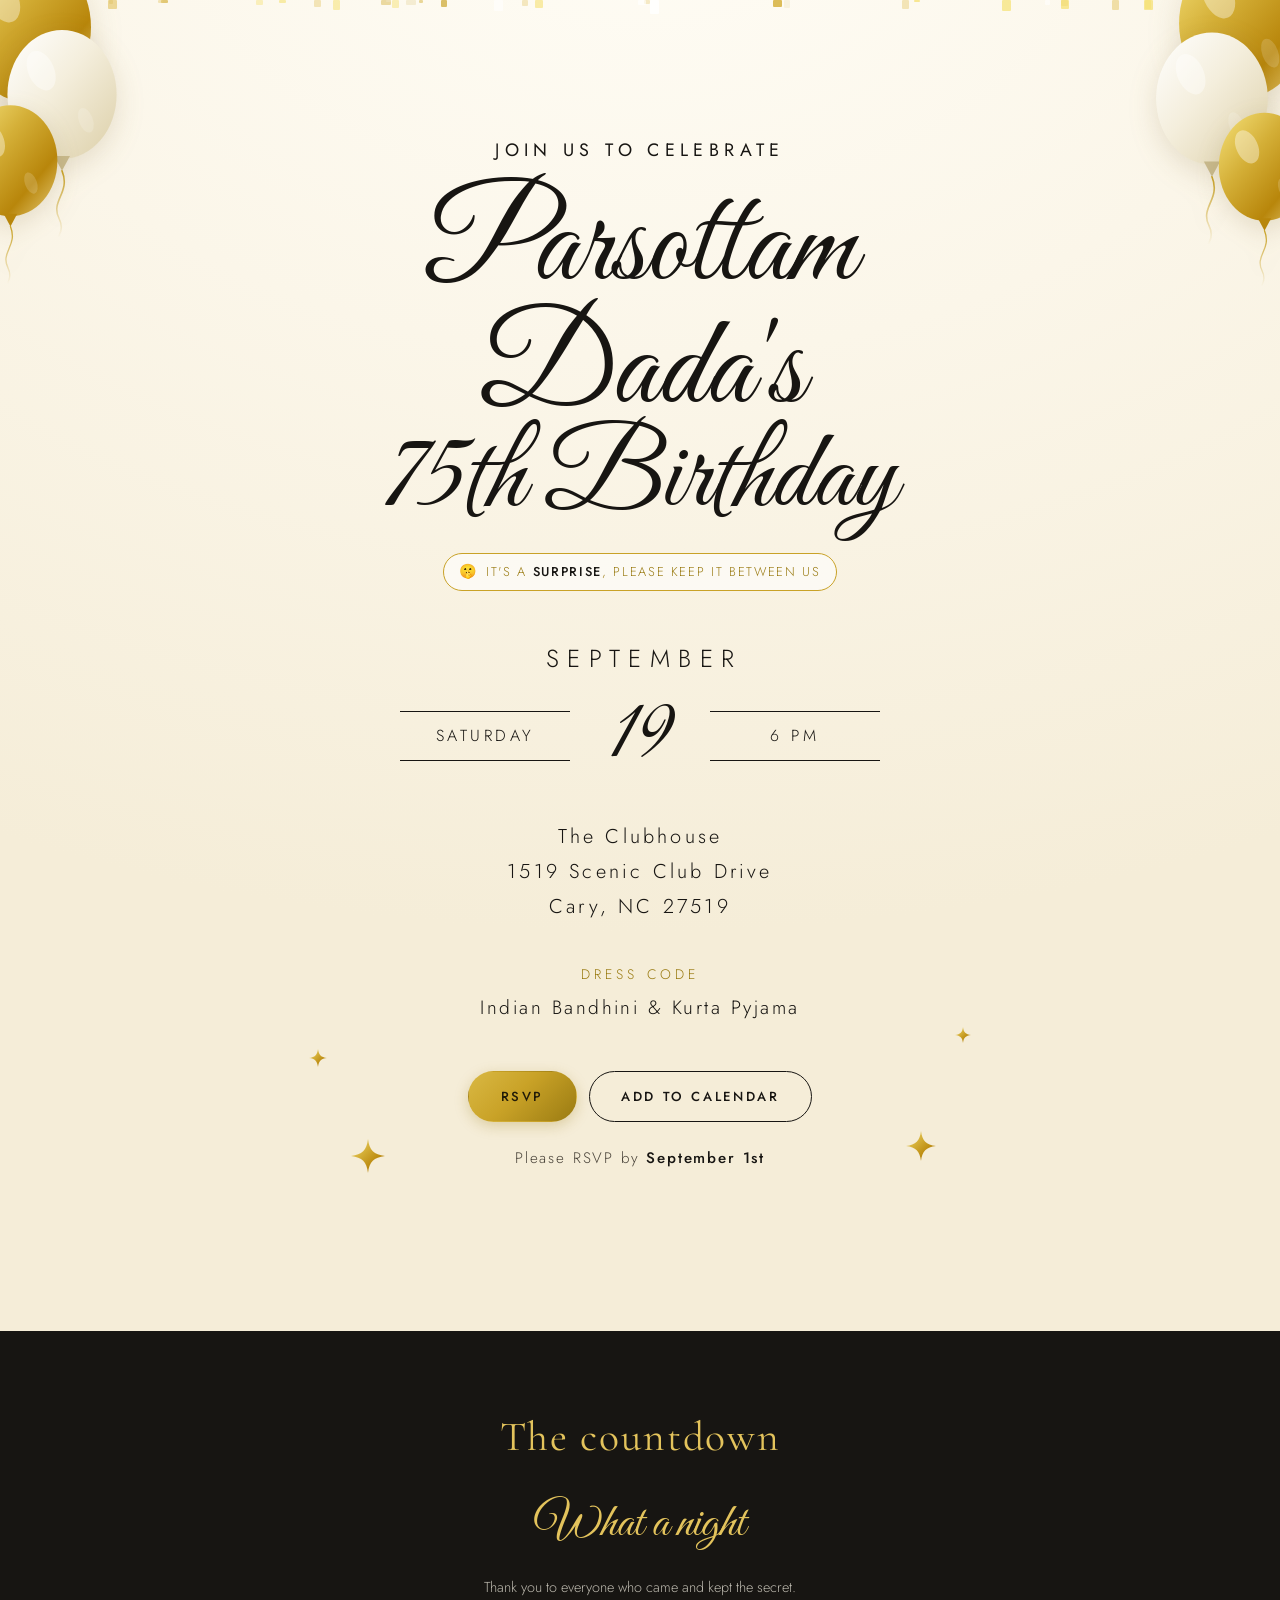
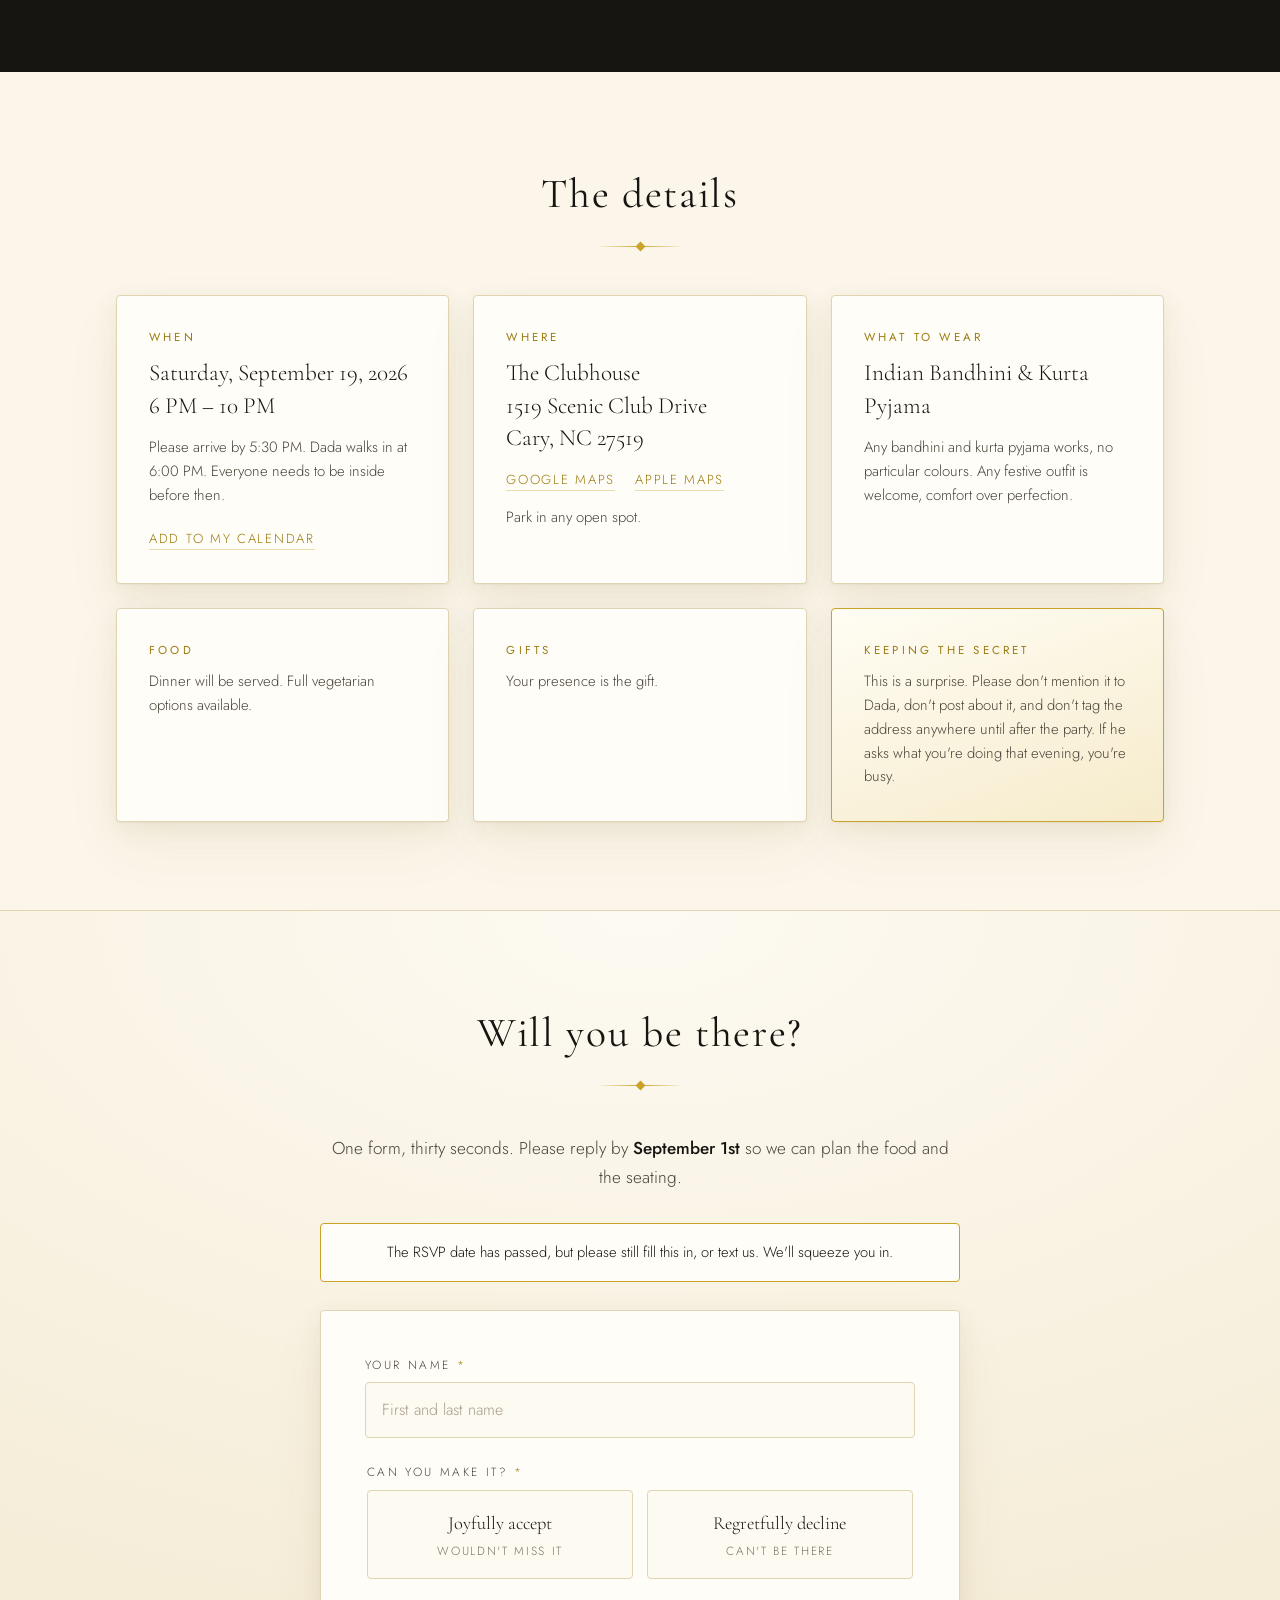
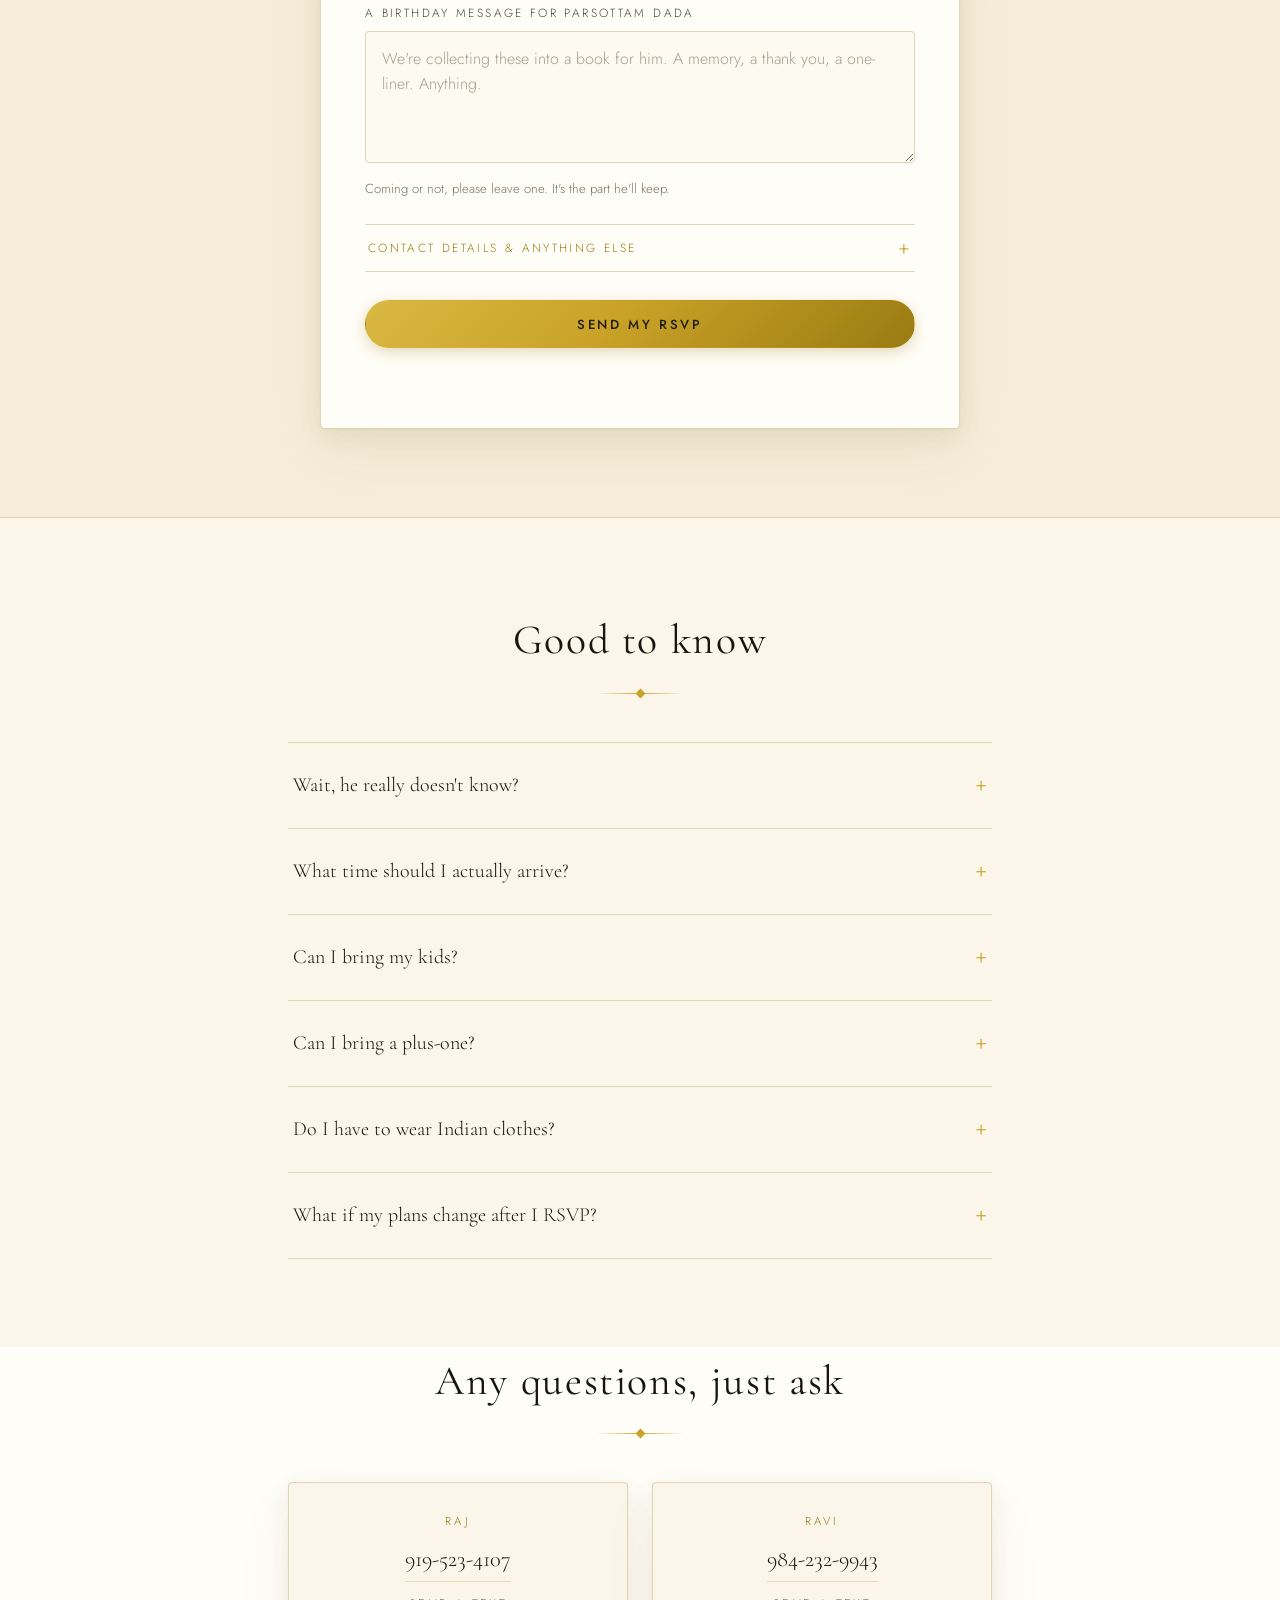
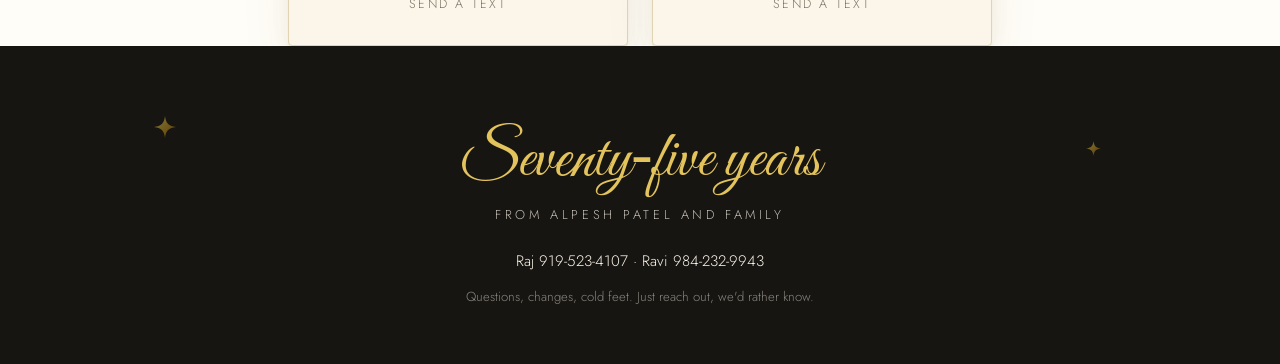
==== commit 14d6372a: "Drop the "who's coming with you" field Removed from the form, the sheet's Guest names column, the da" ====
--- a/index.html
+++ b/index.html
@@ -273,12 +273,6 @@
           <label for="guests">How many people are coming from your household?</label>
           <input type="number" id="guests" name="guests" min="1" max="30" step="1" value="1" inputmode="numeric">
           <p class="err" id="err-guests" hidden></p>
-        </div>
-
-        <div class="field">
-          <label for="guestNames">Who's coming with you?</label>
-          <input type="text" id="guestNames" name="guestNames"
-                 placeholder="Names of your guests, helps us with place cards">
         </div>
       </div>
 
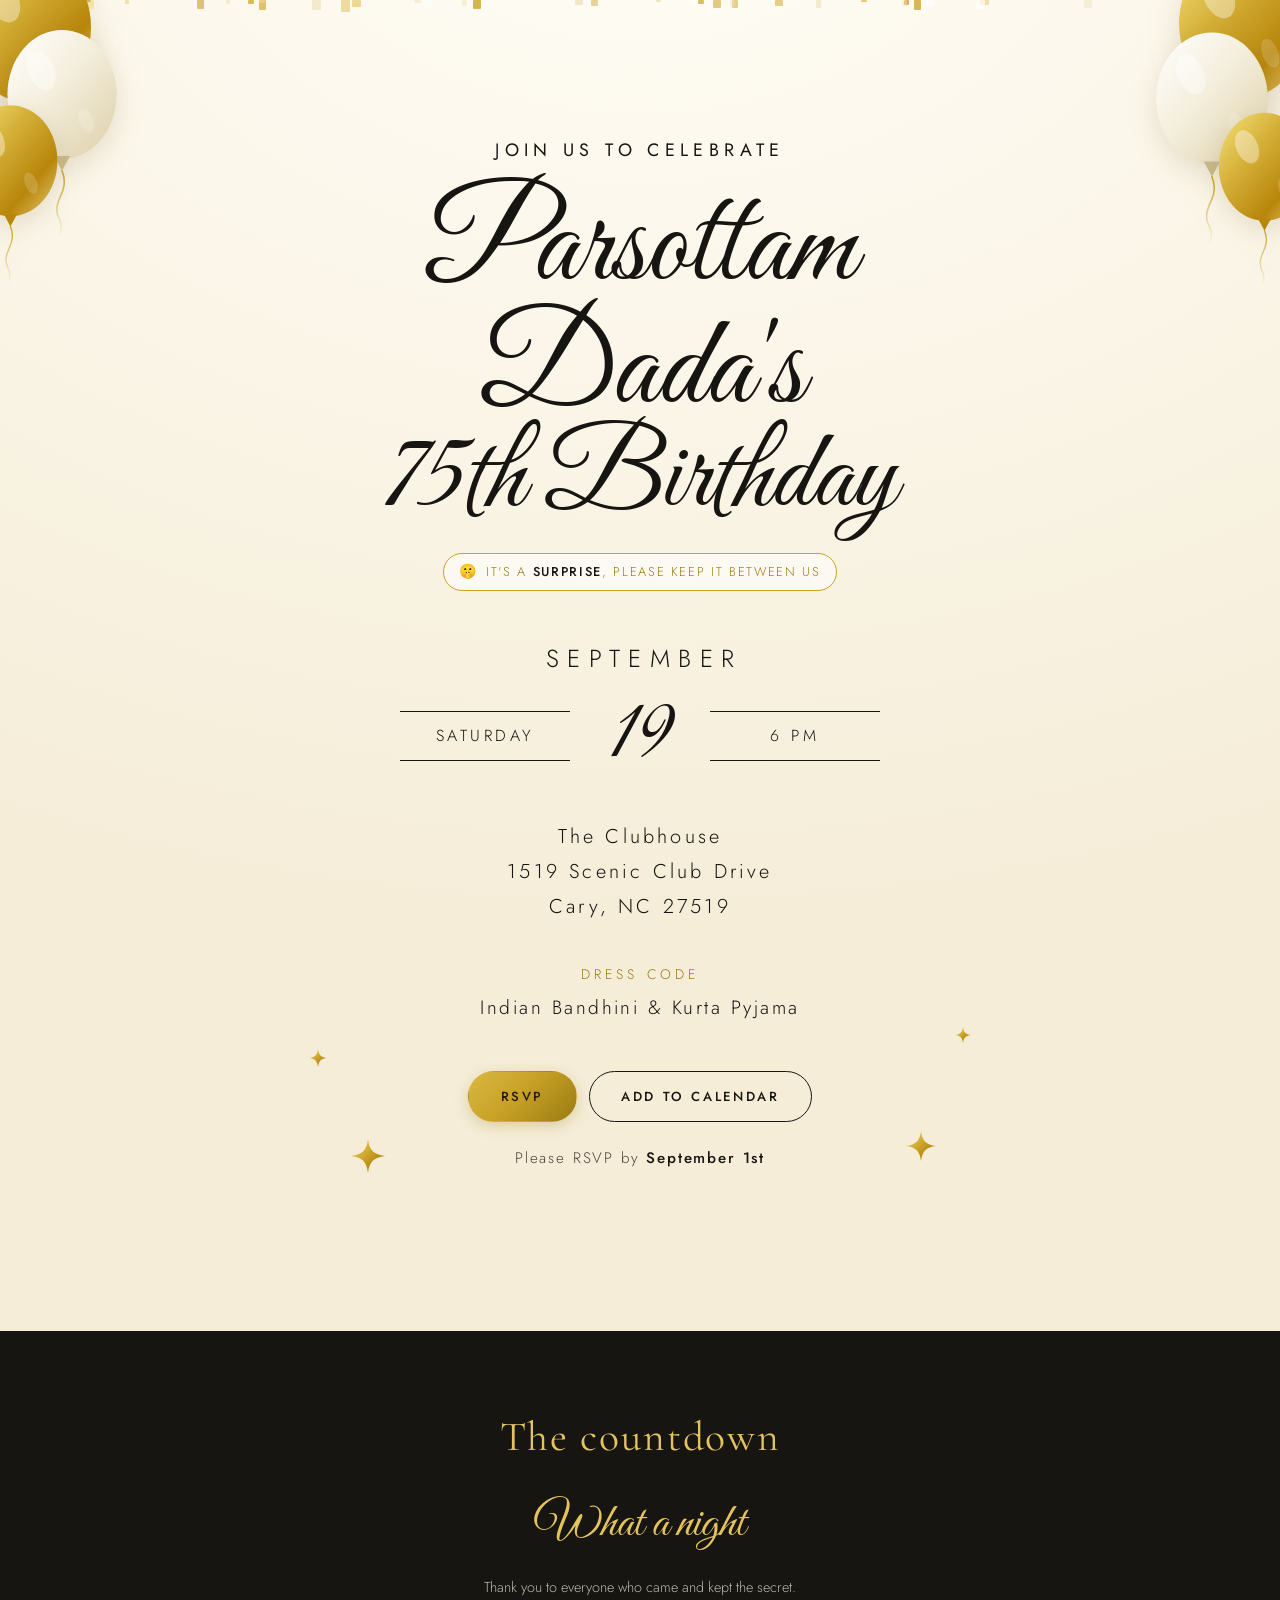
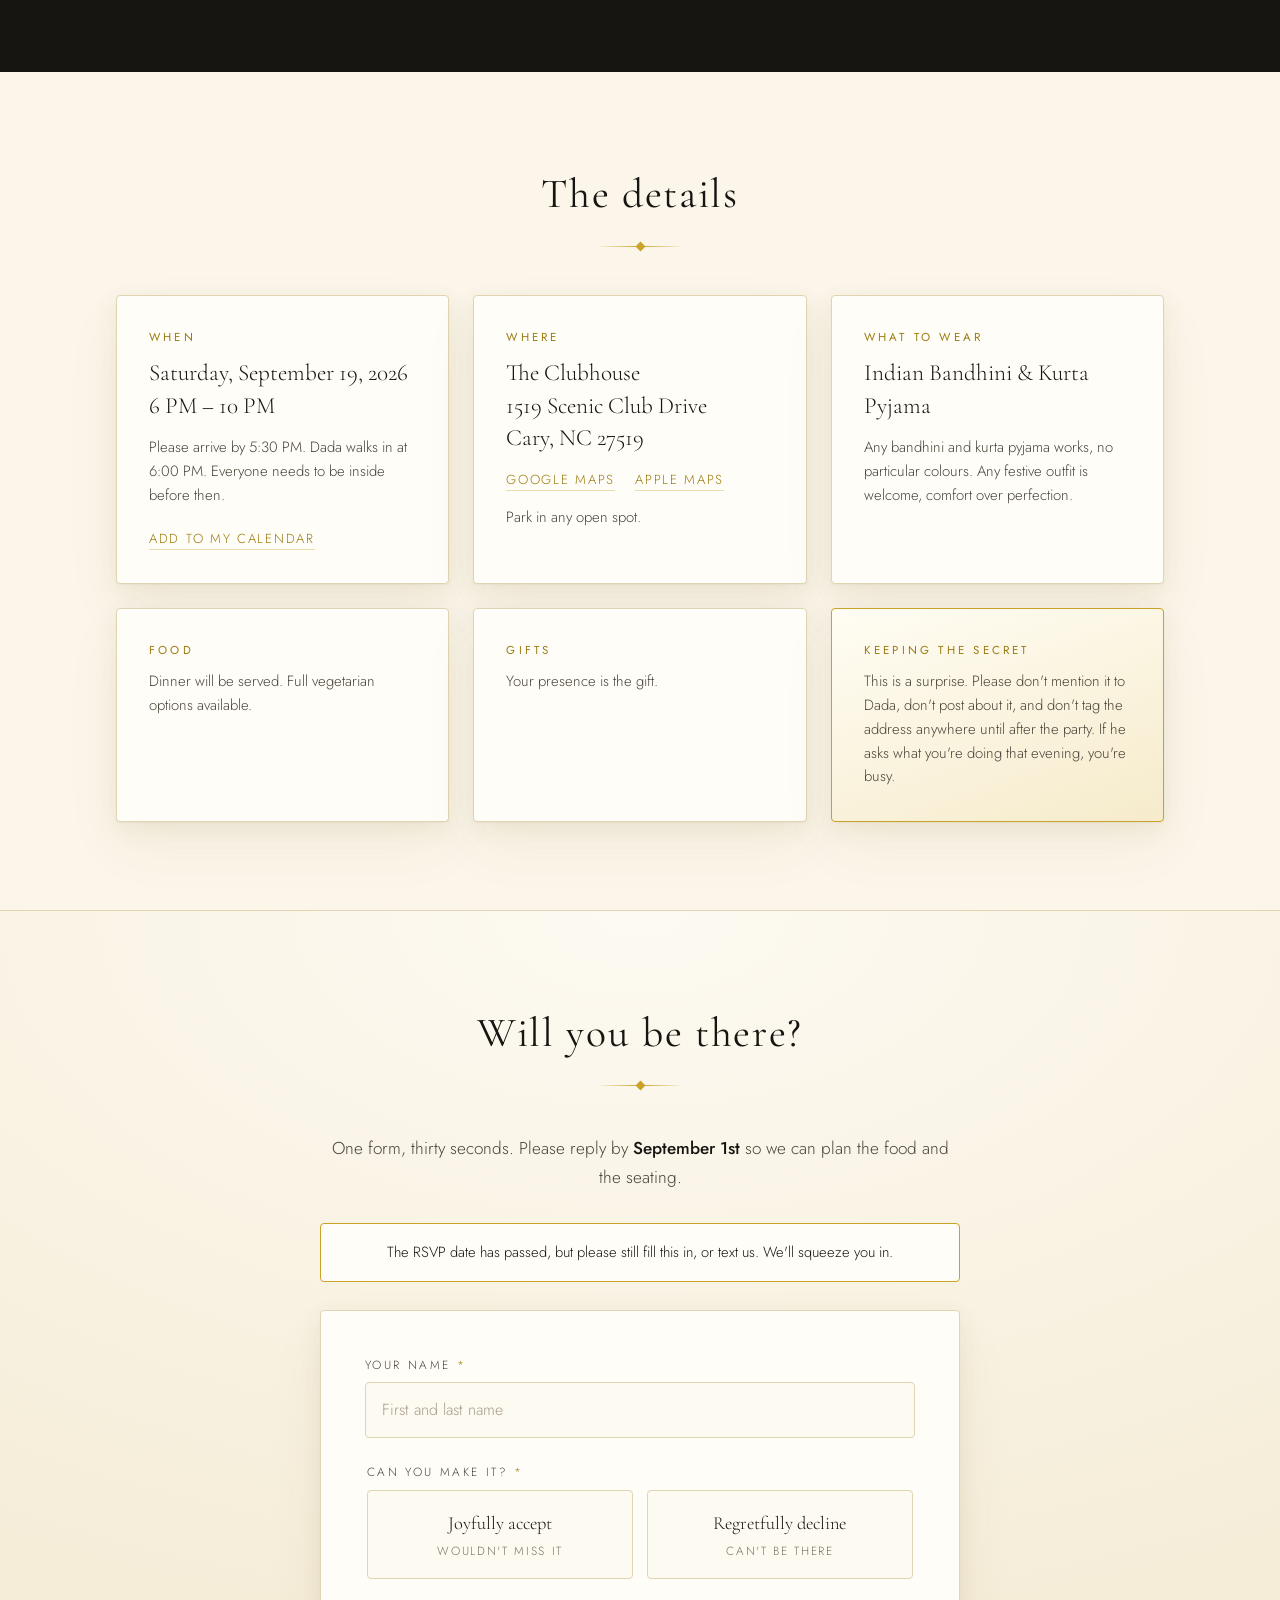
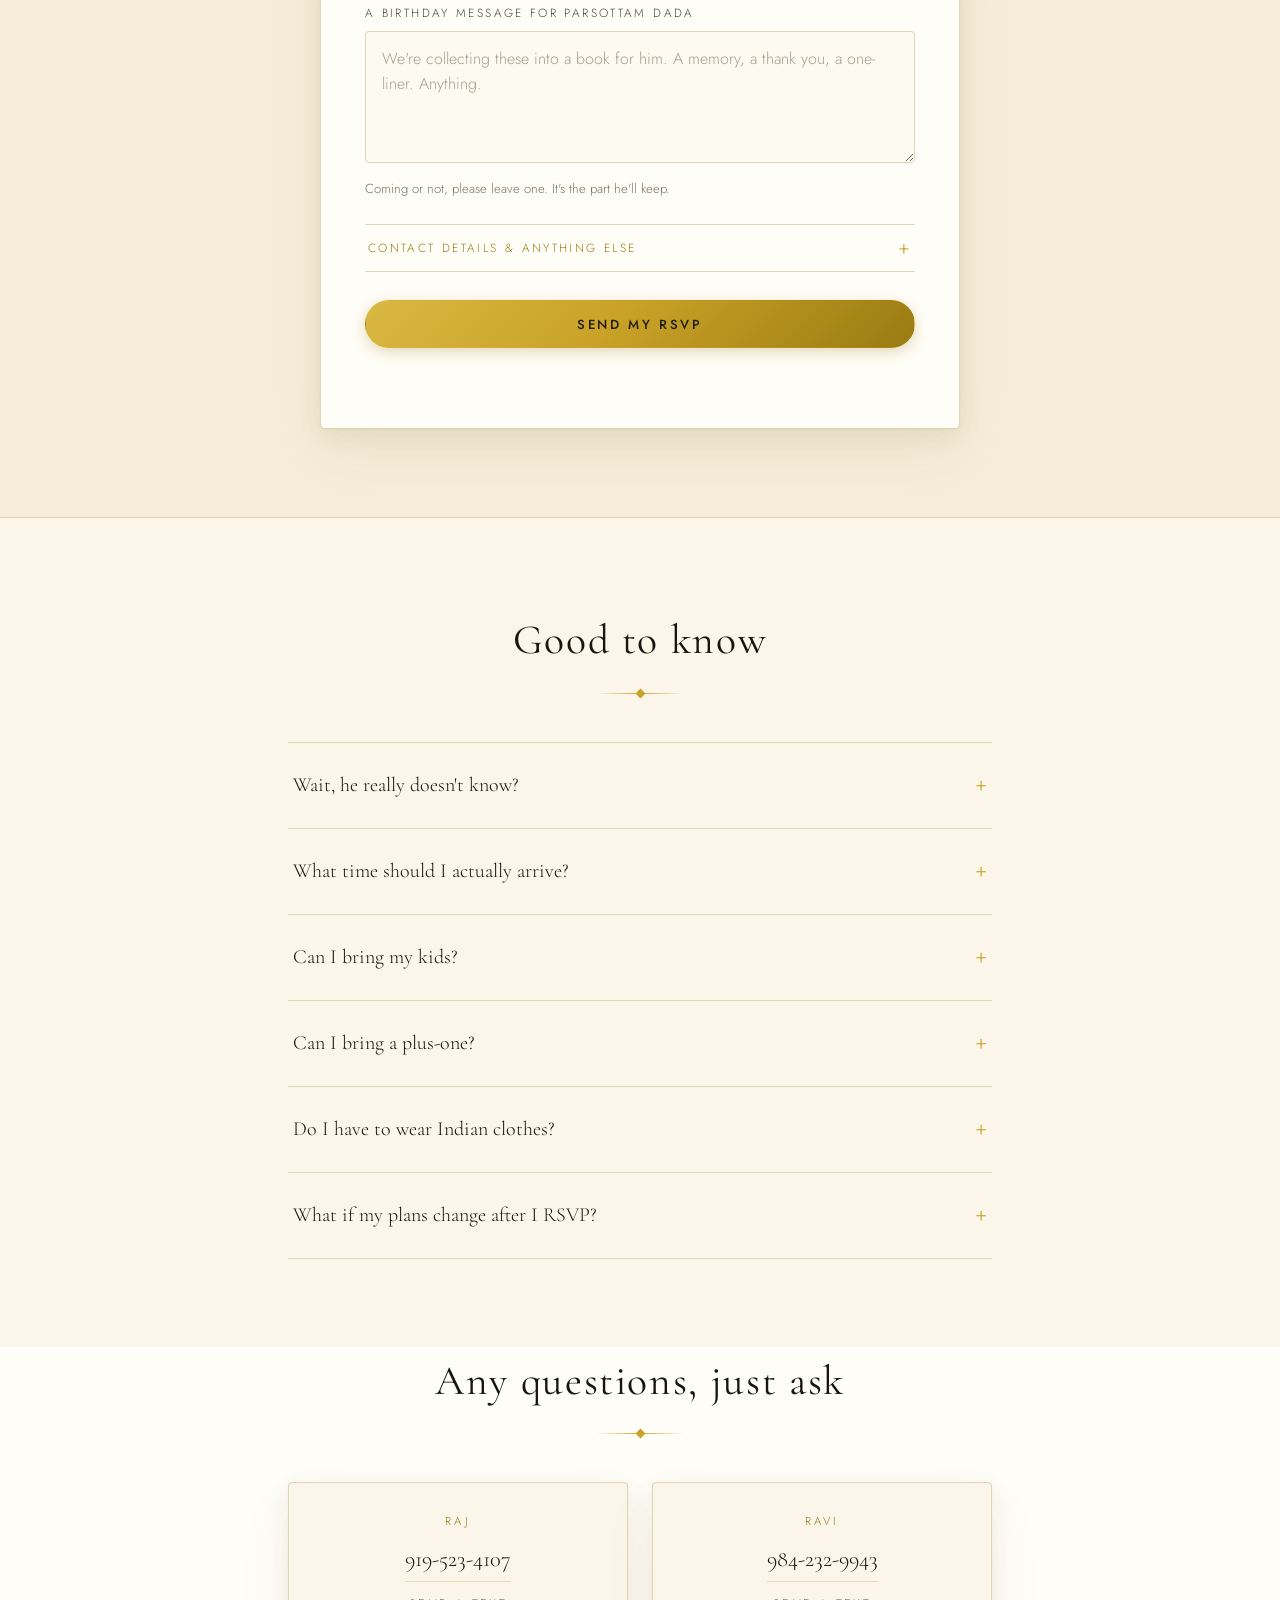
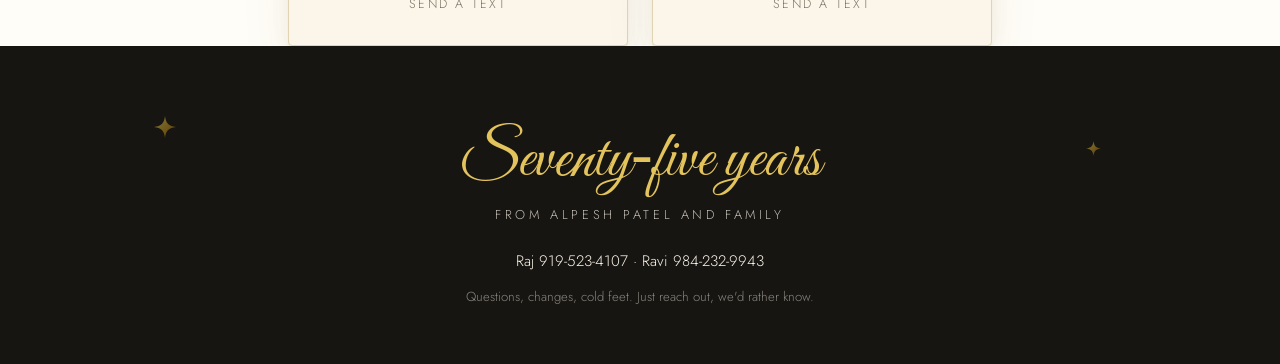
==== commit 25a35897: "Add reminder emails for confirmed guests sendReminders() mails everyone who said yes and left an add" ====
--- a/index.html
+++ b/index.html
@@ -290,7 +290,7 @@
             <div class="field">
               <label for="email">Email</label>
               <input type="email" id="email" name="email" autocomplete="email"
-                     placeholder="So we can send reminders">
+                     placeholder="So we can email you a reminder">
               <p class="err" id="err-email" hidden></p>
             </div>
             <div class="field">
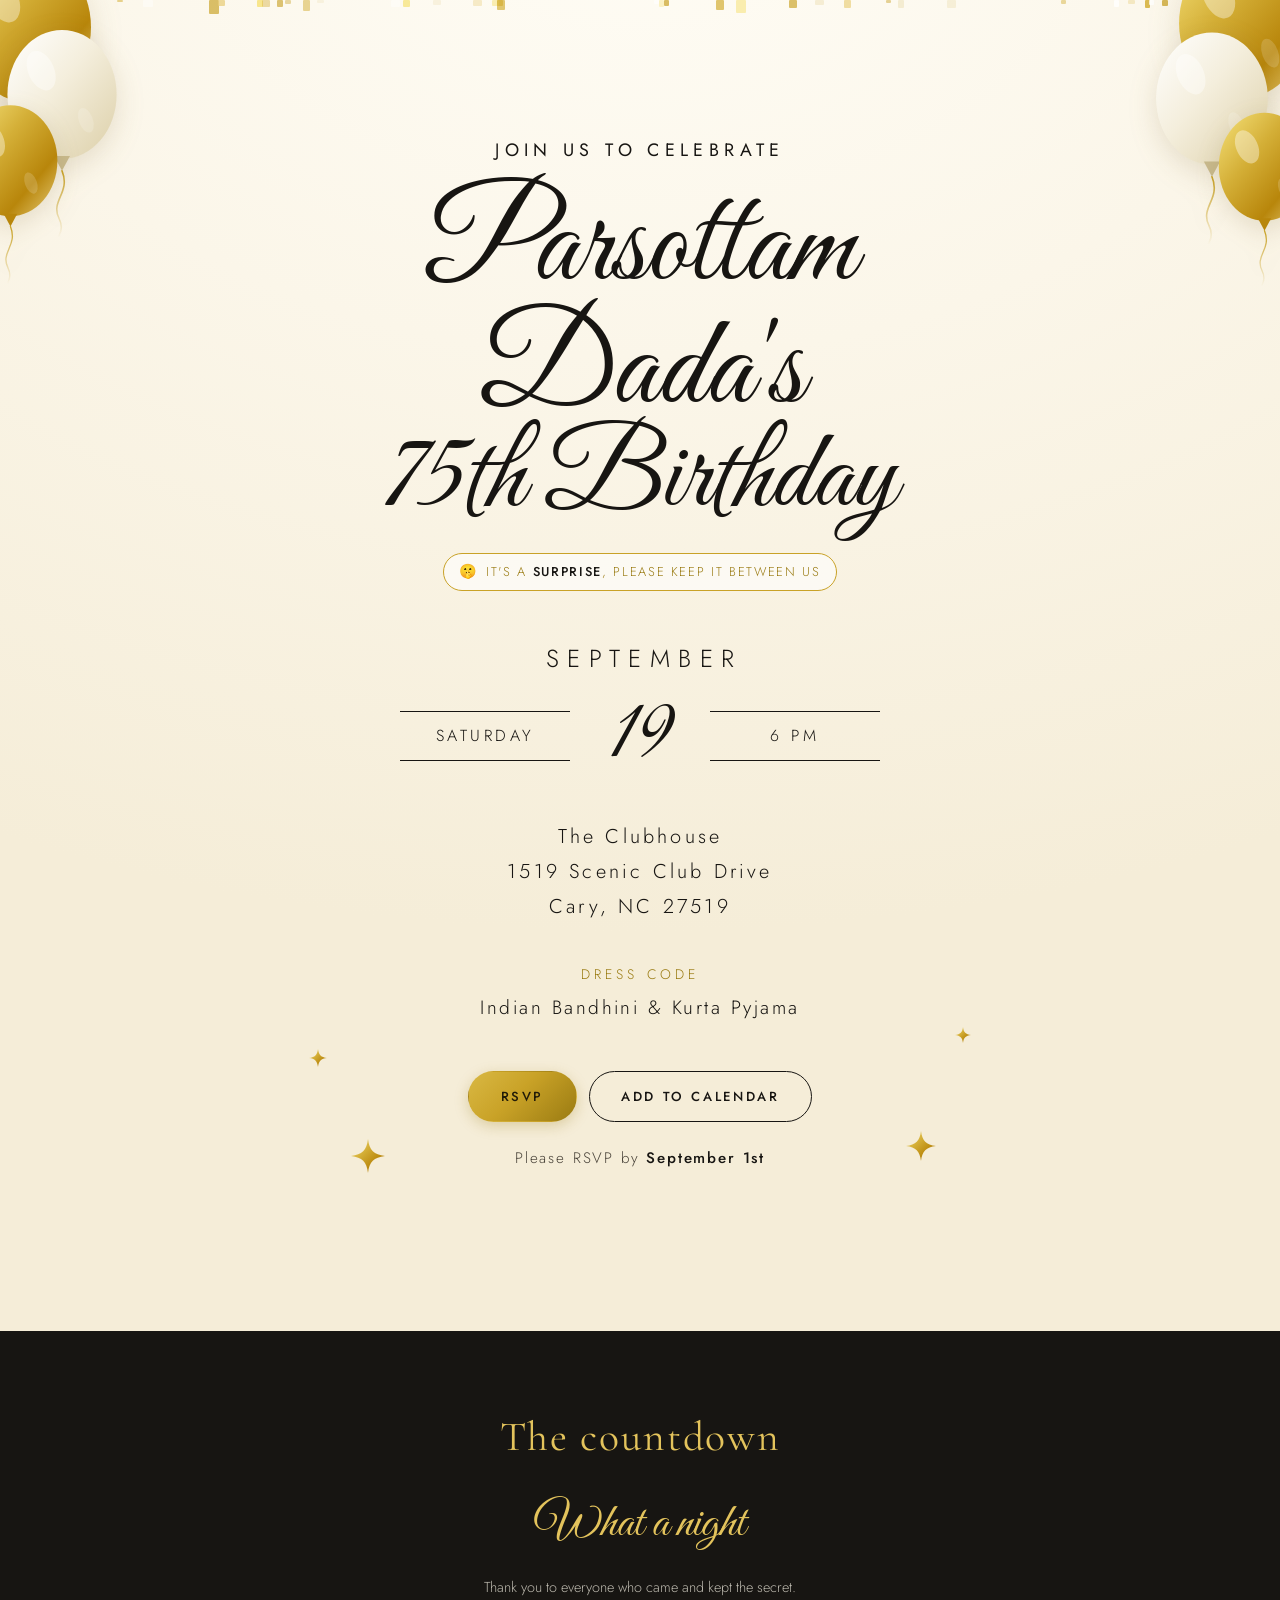
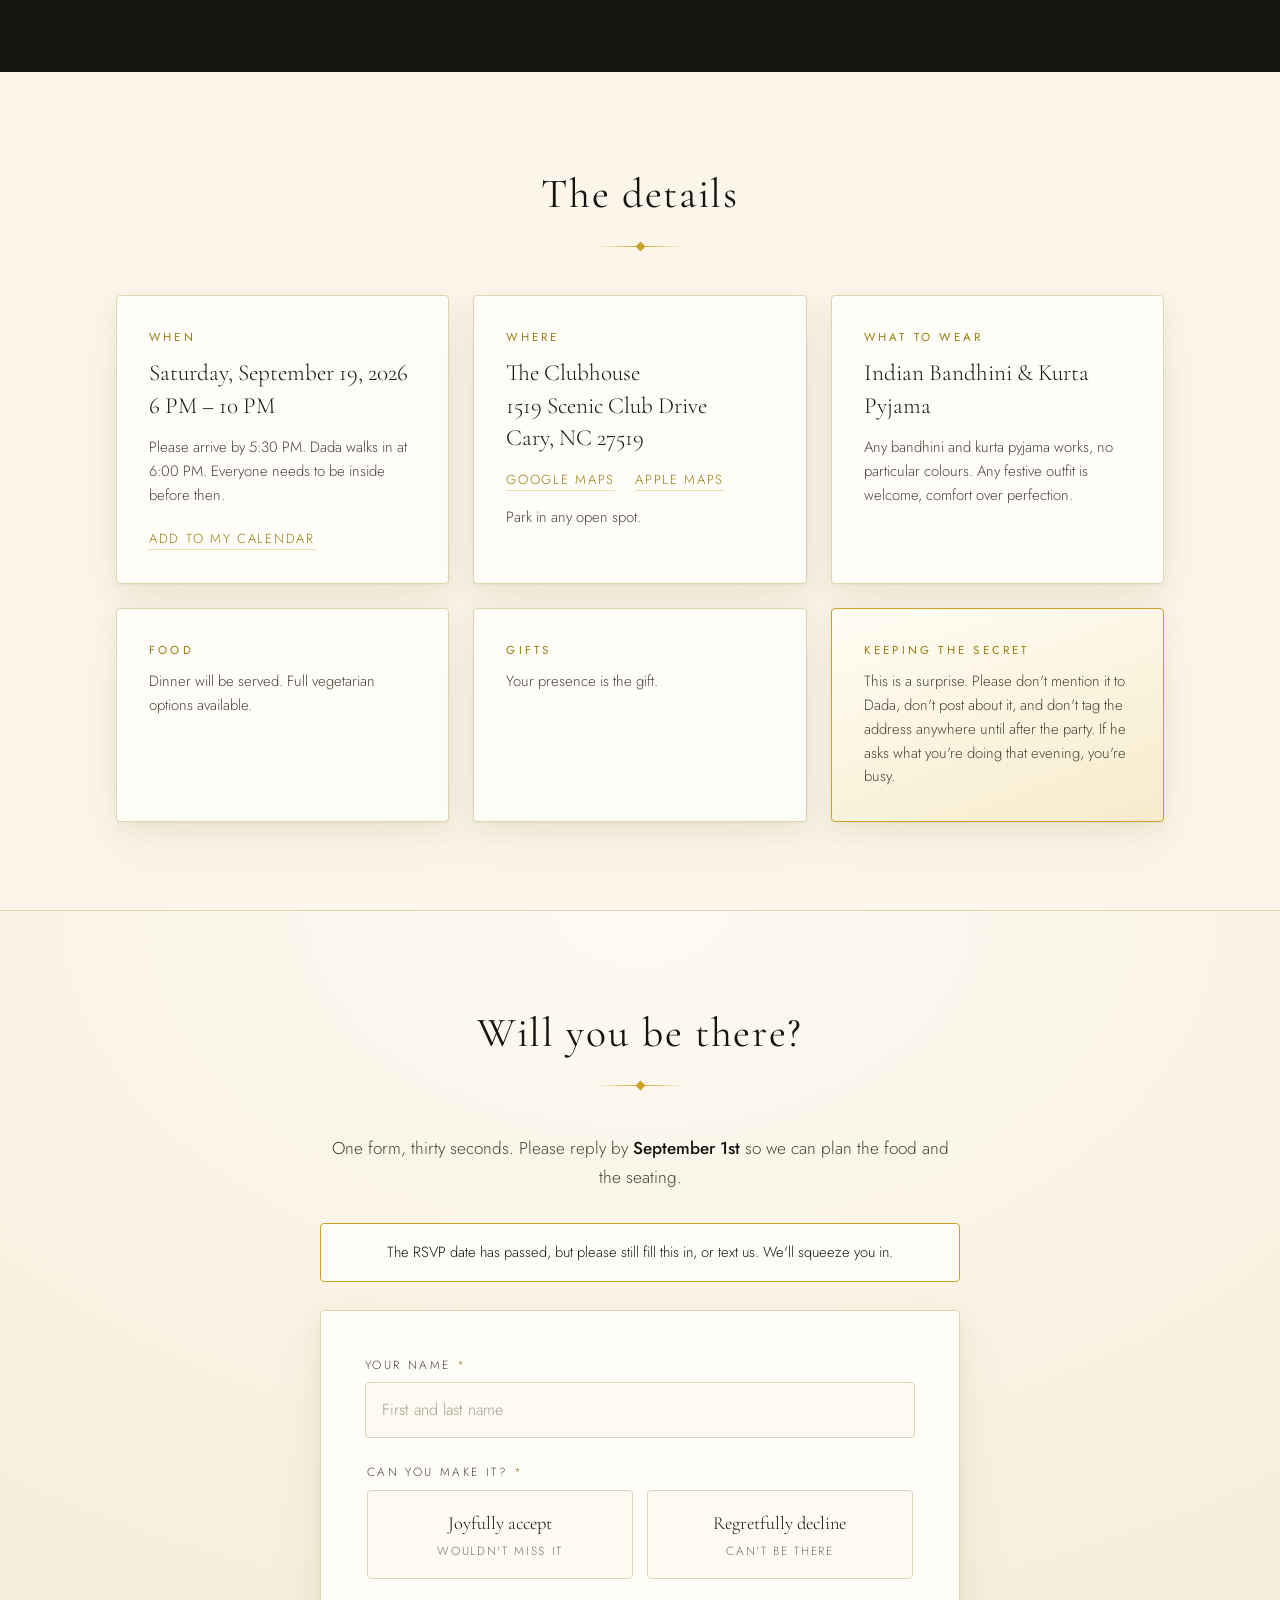
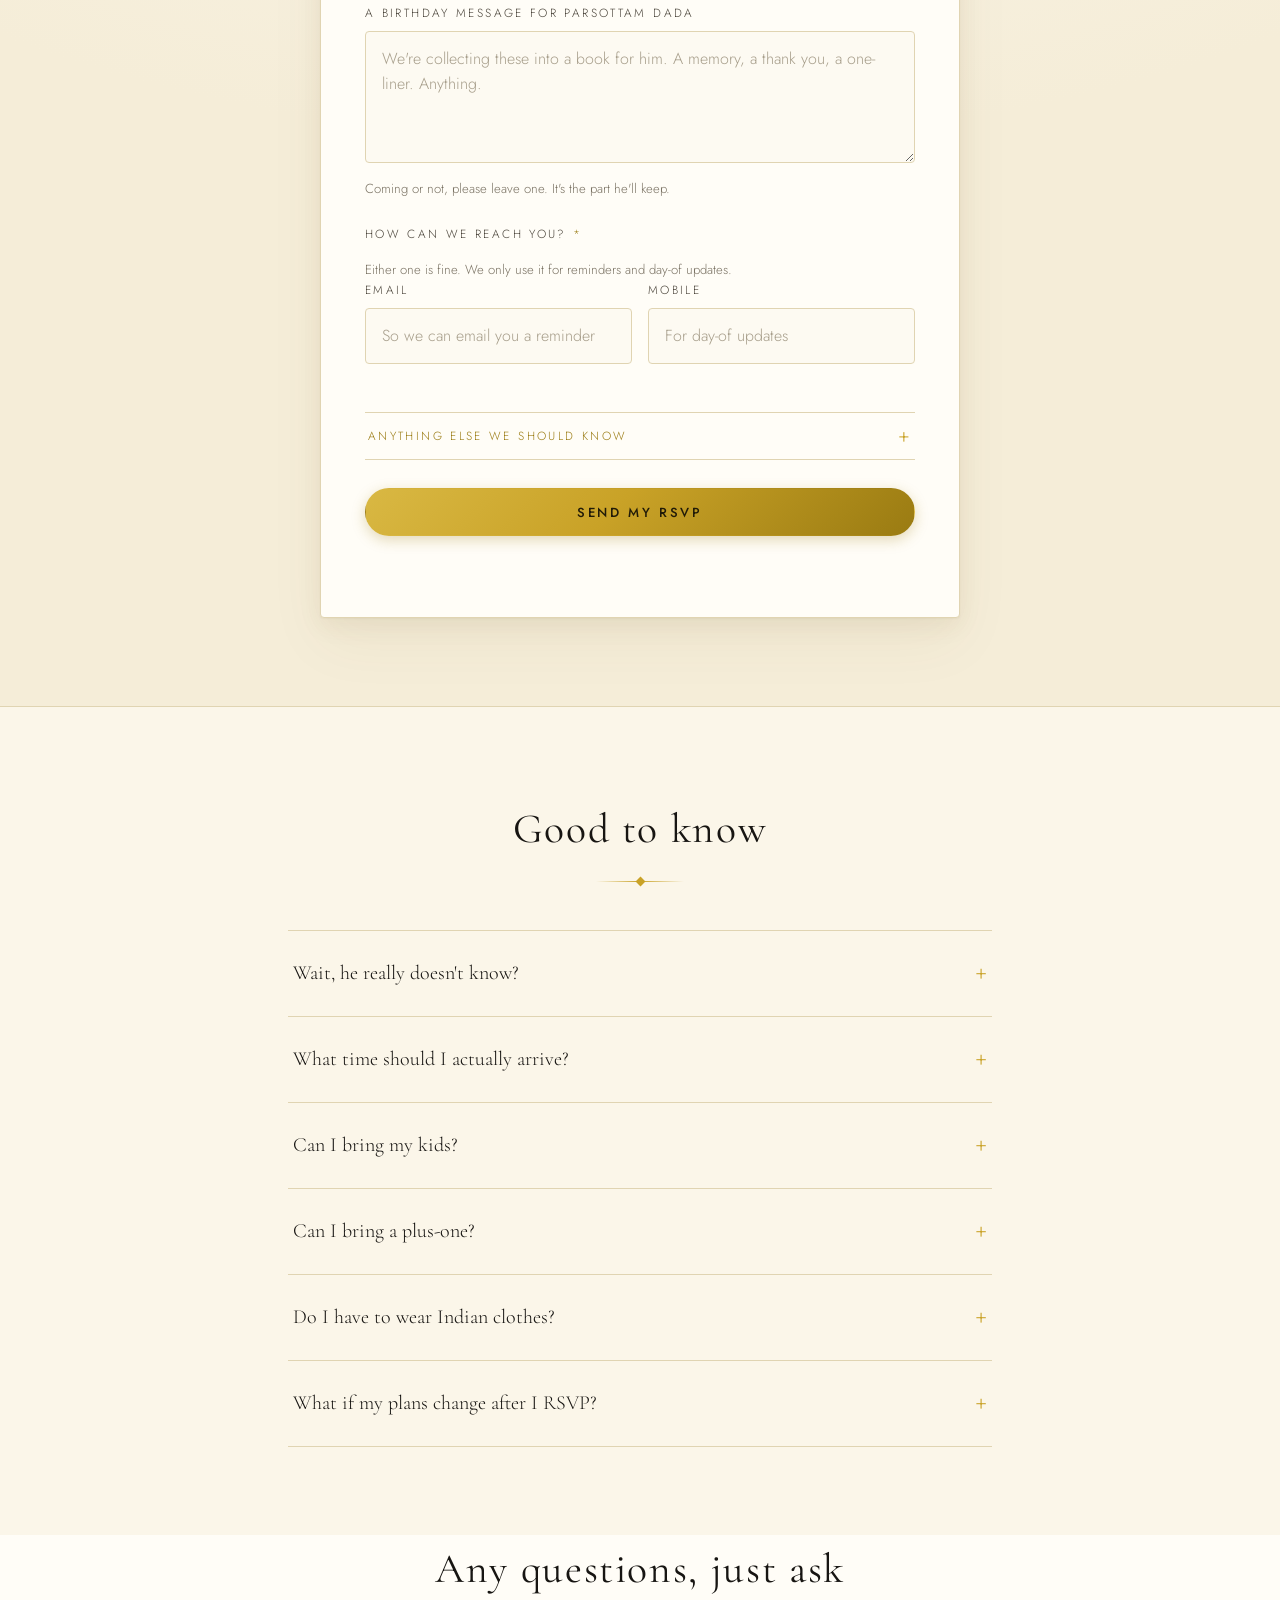
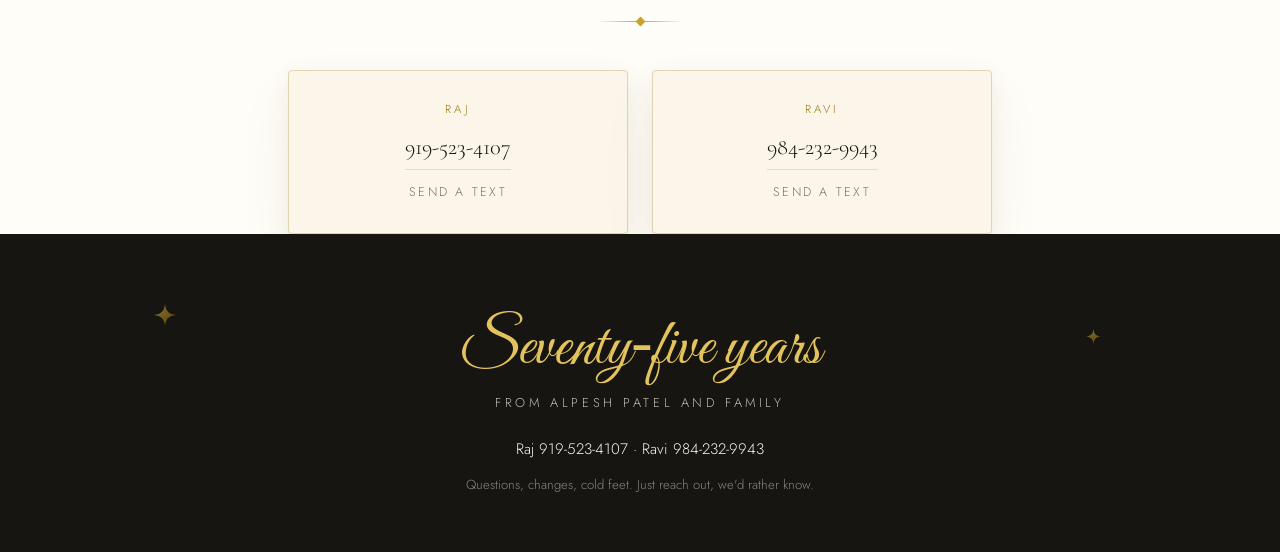
==== commit 8a6bb264: "Require an email or a mobile number to RSVP Email and mobile were optional and hidden inside a colla" ====
--- a/index.html
+++ b/index.html
@@ -283,22 +283,28 @@
         <p class="hint">Coming or not, please leave one. It's the part he'll keep.</p>
       </div>
 
+      <fieldset class="field field--contact">
+        <legend>How can we reach you? <span class="req">*</span></legend>
+        <p class="hint hint--lead">Either one is fine. We only use it for
+        reminders and day-of updates.</p>
+        <div class="field-row">
+          <div class="field">
+            <label for="email">Email</label>
+            <input type="email" id="email" name="email" autocomplete="email"
+                   placeholder="So we can email you a reminder">
+          </div>
+          <div class="field">
+            <label for="phone">Mobile</label>
+            <input type="tel" id="phone" name="phone" autocomplete="tel"
+                   placeholder="For day-of updates">
+          </div>
+        </div>
+        <p class="err" id="err-email" hidden></p>
+      </fieldset>
+
       <details class="more">
-        <summary>Contact details &amp; anything else</summary>
+        <summary>Anything else we should know</summary>
         <div class="more__inner">
-          <div class="field-row">
-            <div class="field">
-              <label for="email">Email</label>
-              <input type="email" id="email" name="email" autocomplete="email"
-                     placeholder="So we can email you a reminder">
-              <p class="err" id="err-email" hidden></p>
-            </div>
-            <div class="field">
-              <label for="phone">Mobile</label>
-              <input type="tel" id="phone" name="phone" autocomplete="tel"
-                     placeholder="For day-of updates">
-            </div>
-          </div>
           <div class="field">
             <label for="notes">Notes for the hosts</label>
             <textarea id="notes" name="notes" rows="3"
--- a/assets/css/styles.css
+++ b/assets/css/styles.css
@@ -519,6 +519,10 @@
 /* Headcount: a short box, not a full-width one. */
 .field--count input { max-width: 8rem; }
 
+/* Email + mobile: the pair is required, so the note sits under the legend. */
+.field--contact { border: 0; padding: 0; margin: 0 0 1.5rem; }
+.hint--lead { margin: -.45em 0 1.1em; }
+
 input[type="text"], input[type="email"], input[type="tel"],
 input[type="number"], textarea {
   width: 100%;
